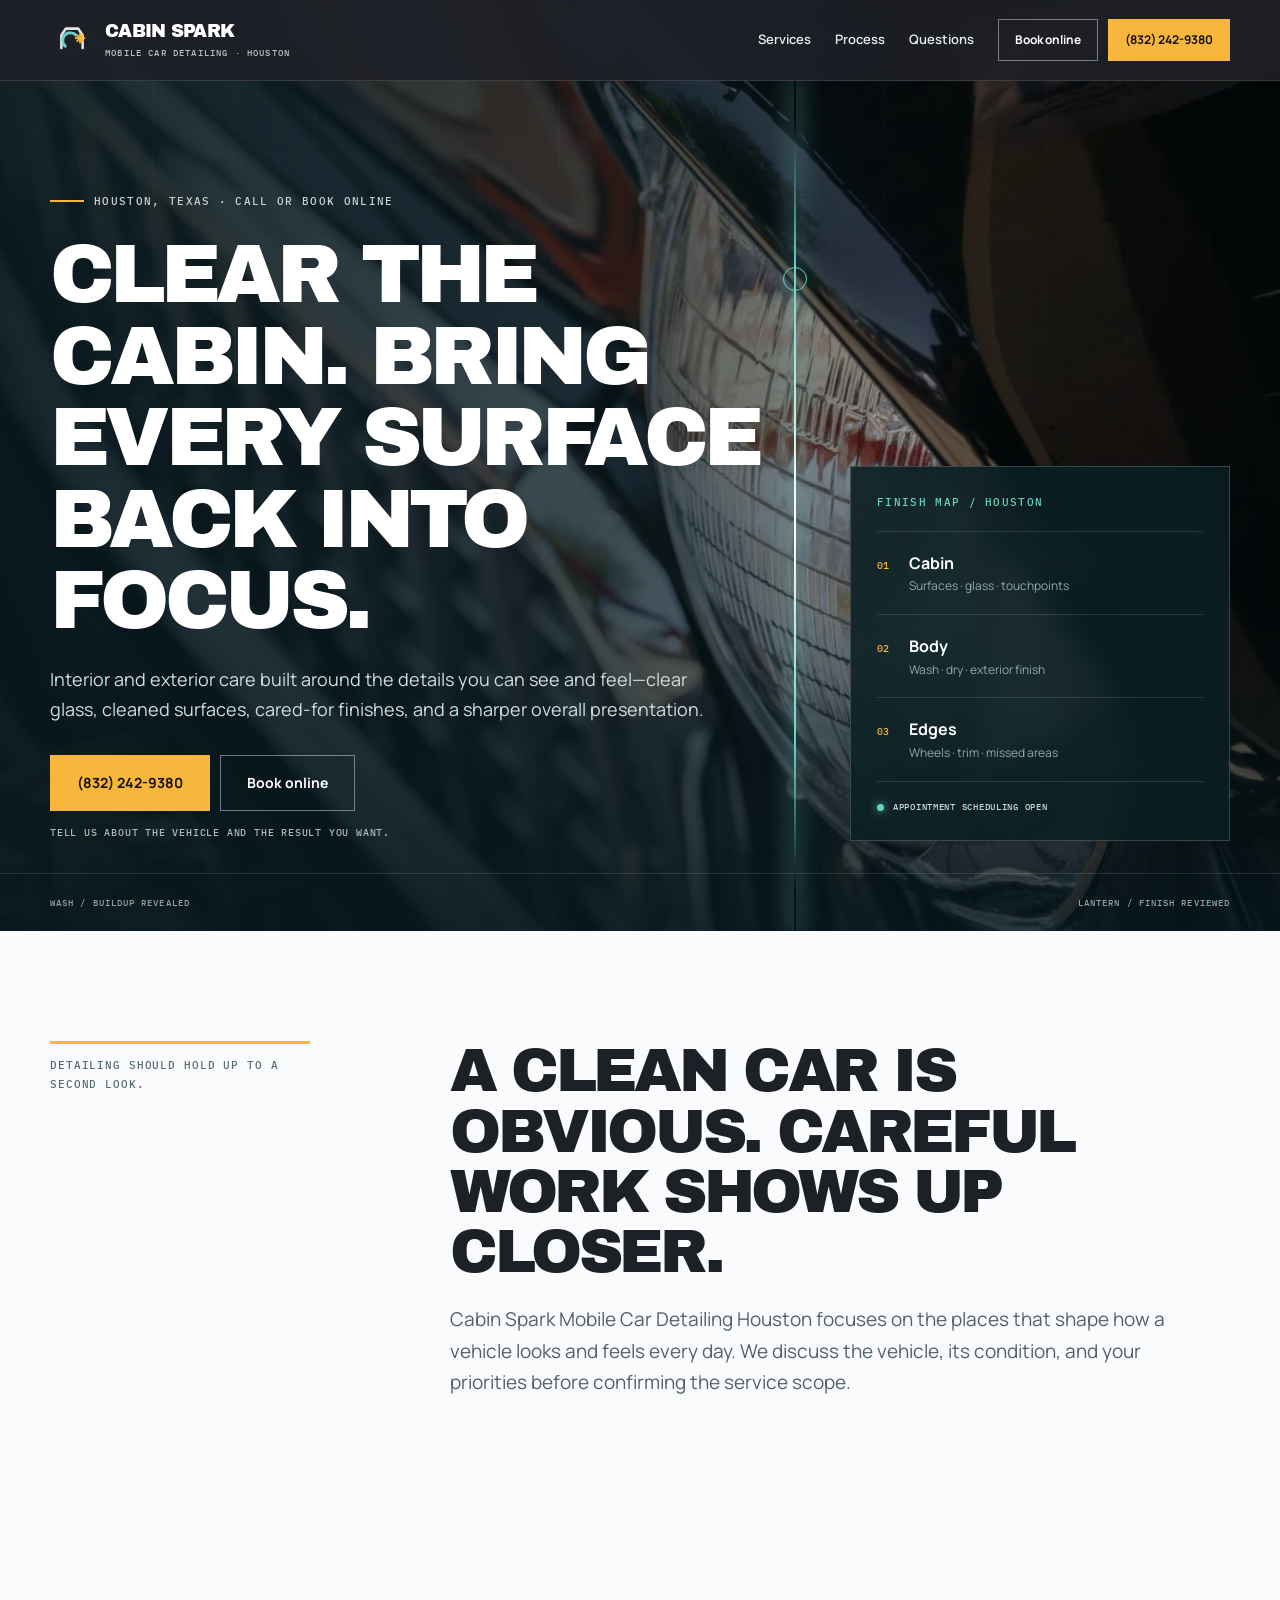
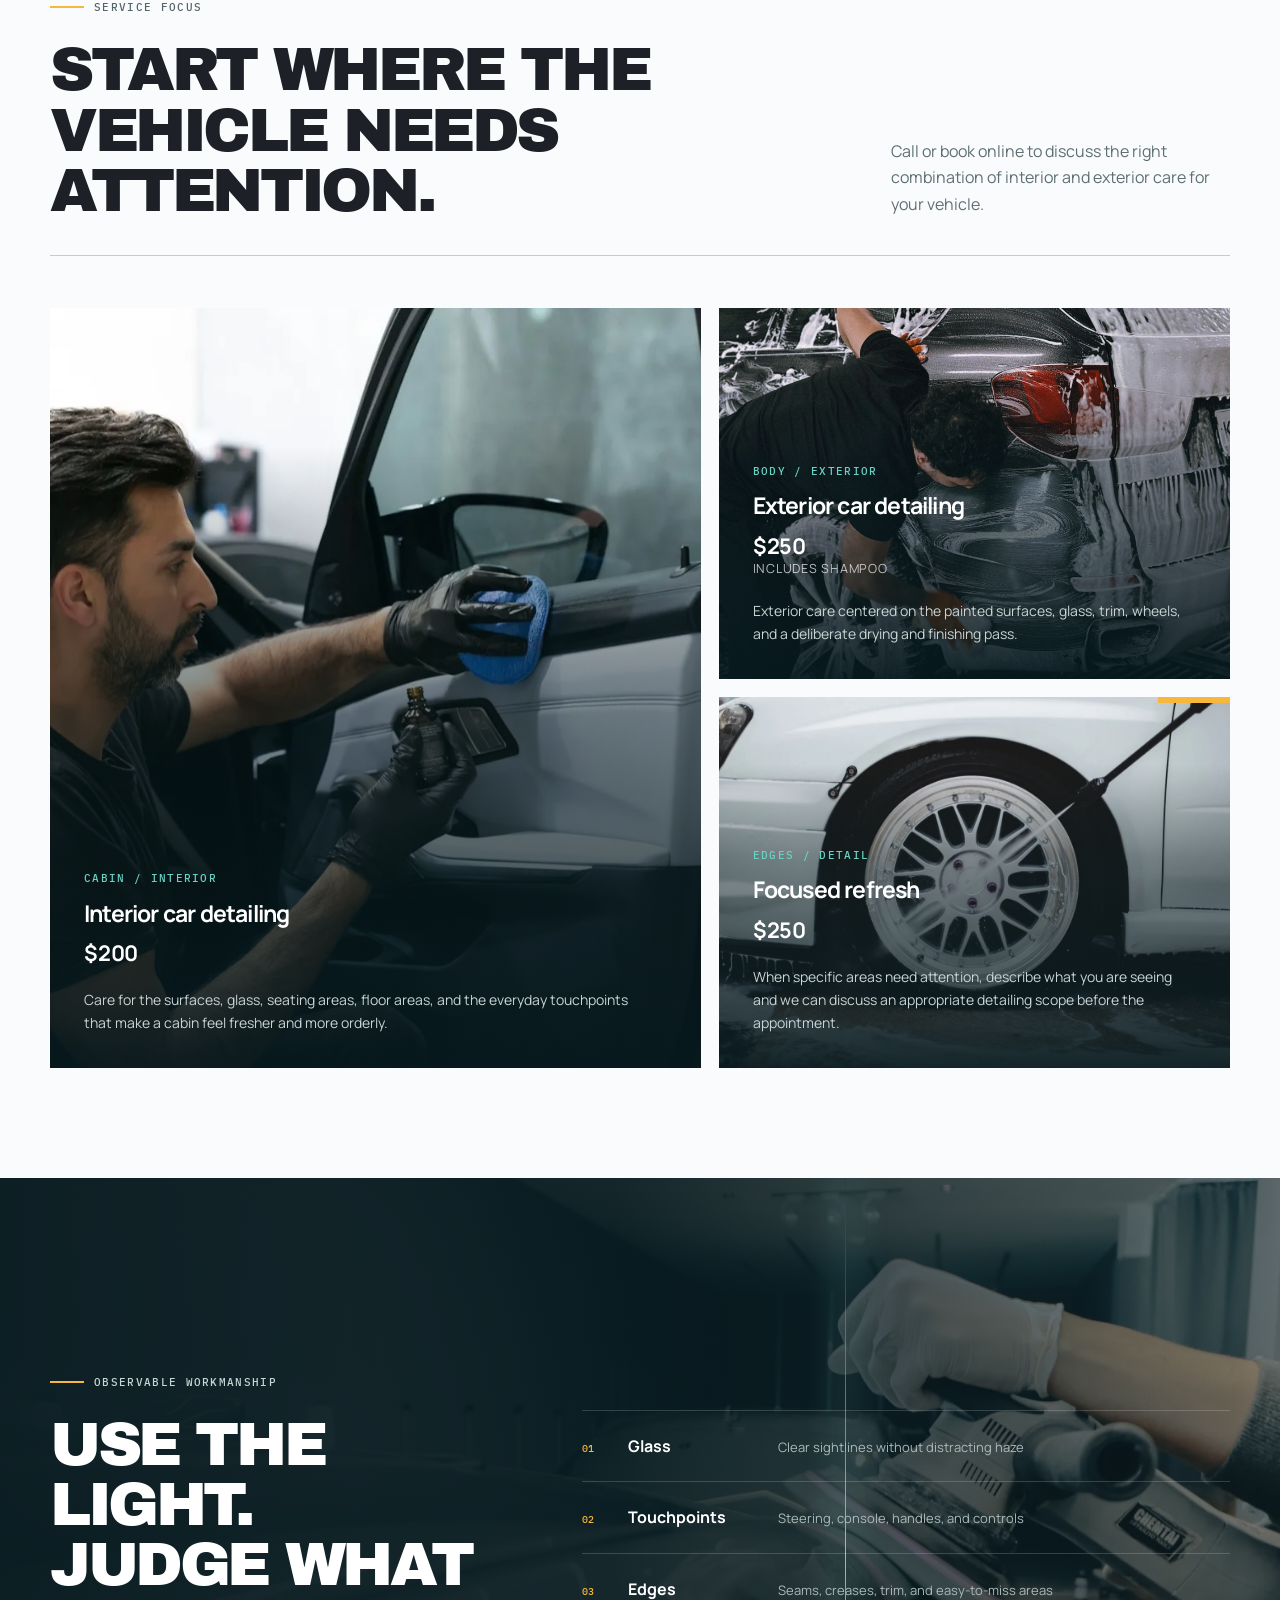
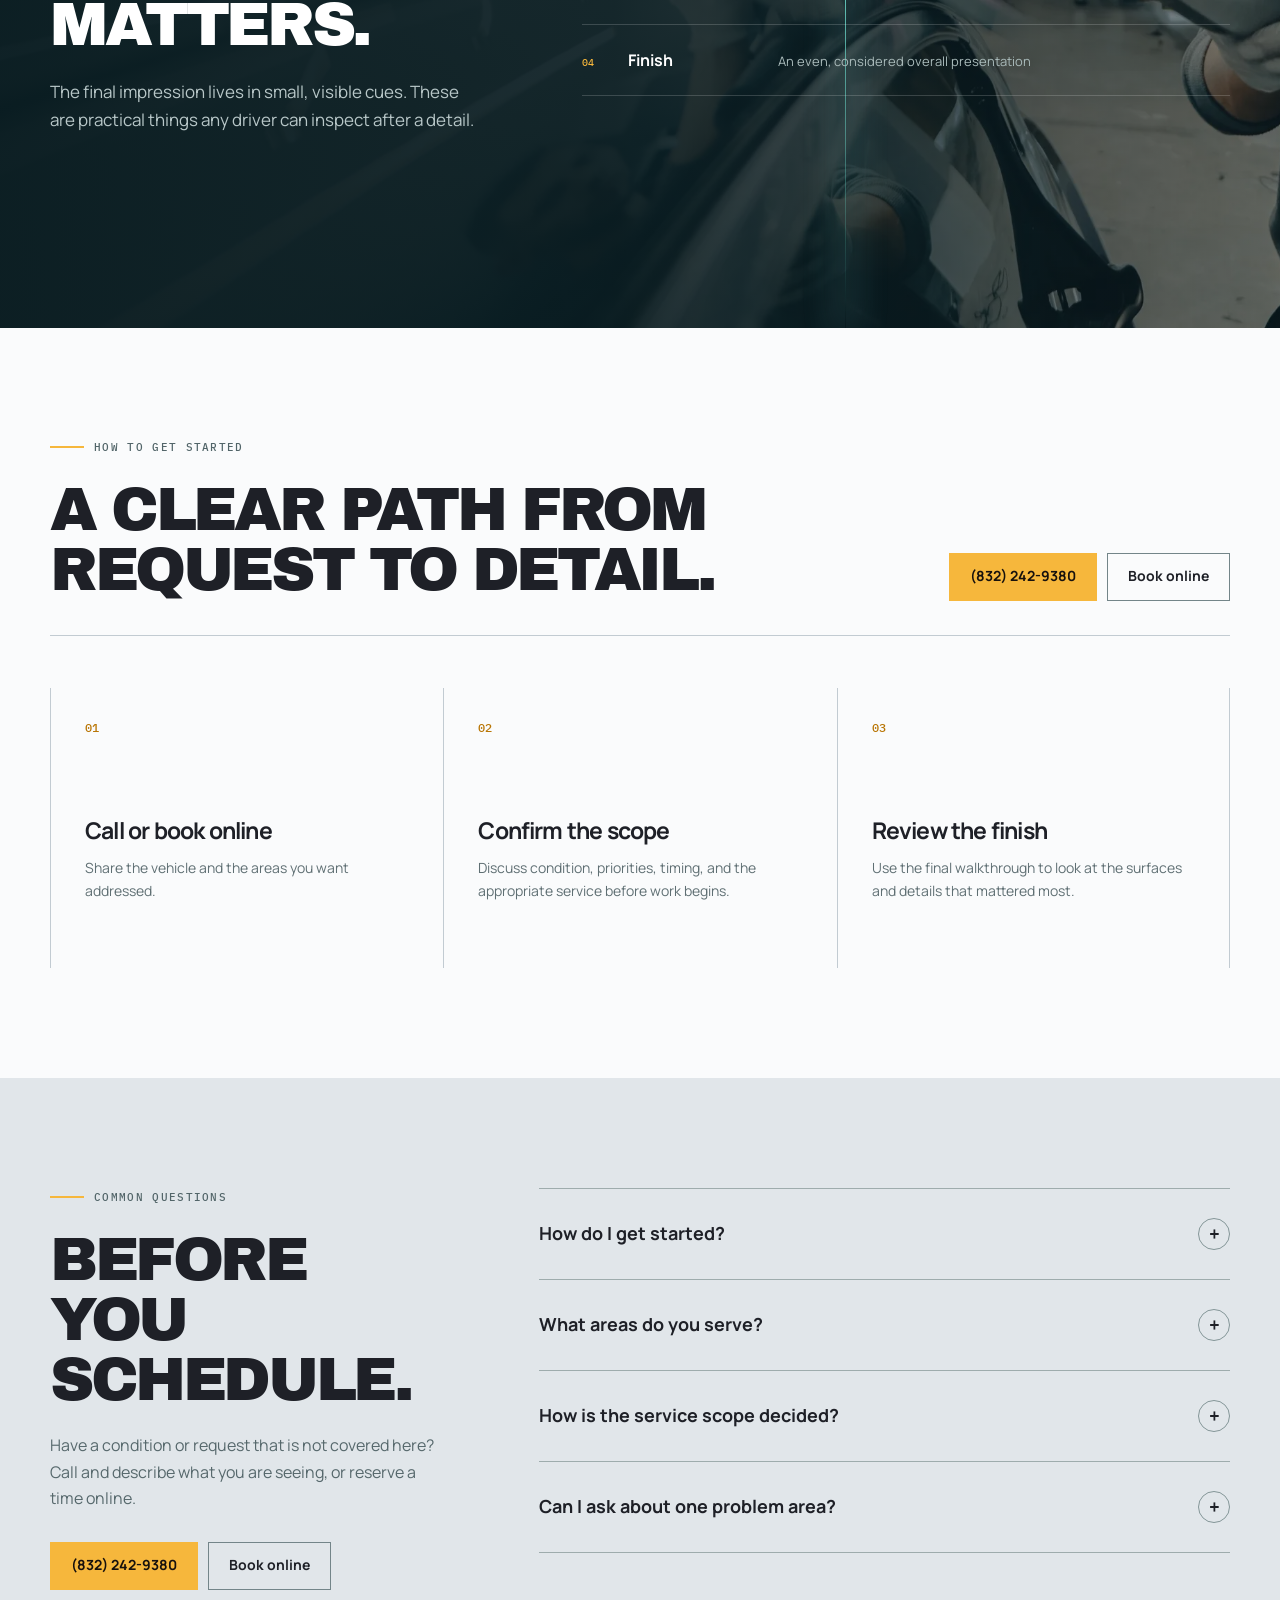
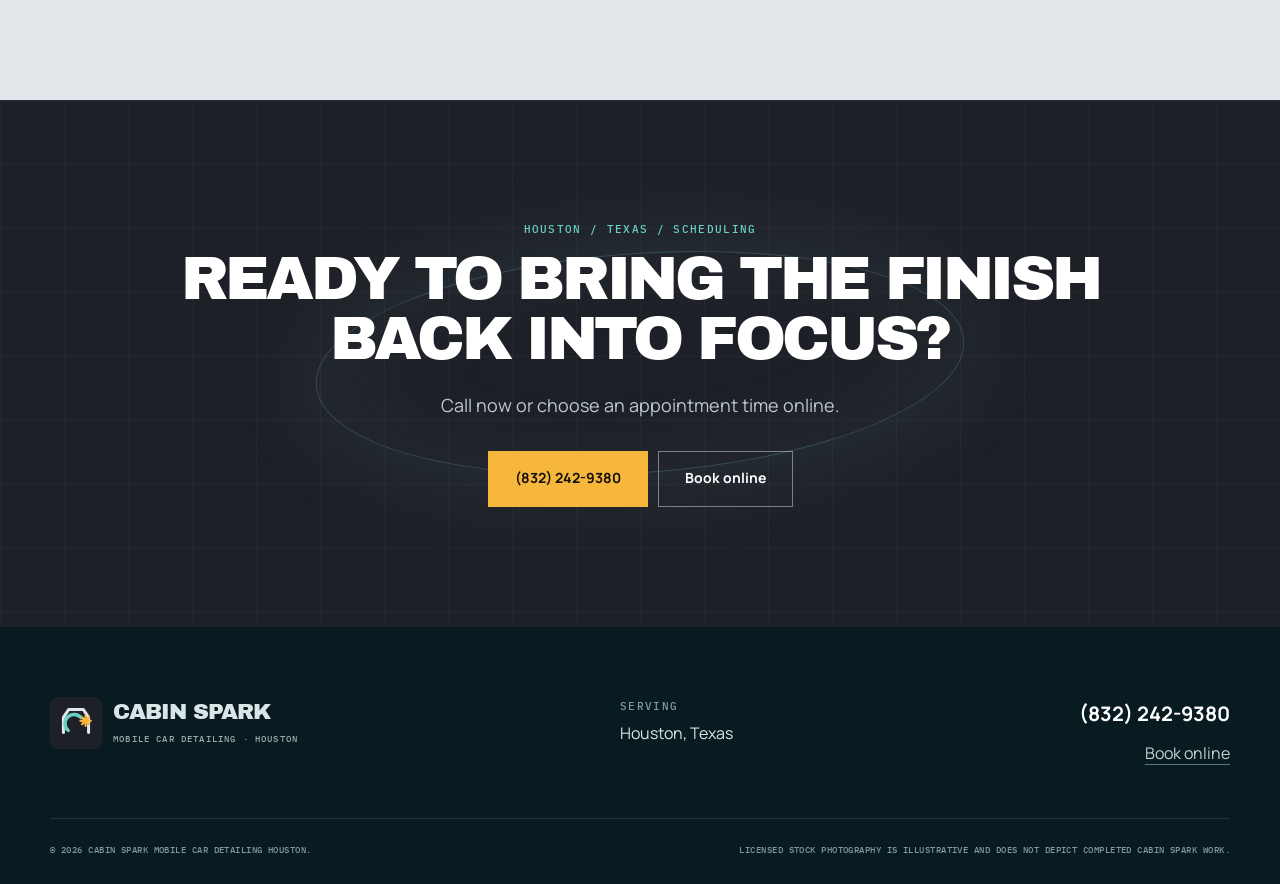
==== index.html @ 114b027b "feat: add service pricing to site Interior $200, exterior $250 with shampoo, complete $250. Adds pri" ====
<!doctype html>
<html lang="en">
  <head>
    <meta charset="utf-8" />
    <meta name="viewport" content="width=device-width, initial-scale=1" />
    <title>Cabin Spark Mobile Car Detailing Houston | Call or Book Online</title>
    <meta
      name="description"
      content="Cabin Spark Mobile Car Detailing Houston provides careful interior and exterior car detailing in Houston, Texas. Call (832) 242-9380 or book online."
    />
    <meta name="theme-color" content="#17242b" />
    <link rel="canonical" href="https://cabinspark.shop/" />
    <link rel="icon" href="/favicon.svg" type="image/svg+xml" />
    <link rel="manifest" href="/site.webmanifest" />
    <meta property="og:type" content="website" />
    <meta property="og:title" content="Cabin Spark Mobile Car Detailing Houston" />
    <meta
      property="og:description"
      content="Interior and exterior car detailing in Houston, Texas. Call or book online."
    />
    <meta property="og:url" content="https://cabinspark.shop/" />
    <meta
      property="og:image"
      content="https://cabinspark.shop/assets/photos/hero-chrome-detail.webp"
    />
    <link rel="stylesheet" href="/styles.css" />
    <script type="application/ld+json">
      {
        "@context": "https://schema.org",
        "@type": "AutomotiveBusiness",
        "name": "Cabin Spark Mobile Car Detailing Houston",
        "url": "https://cabinspark.shop/",
        "image": "https://cabinspark.shop/assets/photos/hero-chrome-detail.webp",
        "description": "Careful interior and exterior car detailing in Houston, Texas.",
        "areaServed": {
          "@type": "City",
          "name": "Houston",
          "containedInPlace": {
            "@type": "State",
            "name": "Texas"
          }
        },
        "makesOffer": {
          "@type": "Offer",
          "itemOffered": {
            "@type": "Service",
            "name": "Mobile Car Detailing · Houston"
          }
        },
        "priceRange": "$200-$250"
      }
    </script>
  </head>
  <body>
    <a class="skip-link" href="#main">Skip to content</a>

    <header class="site-header" data-header>
      <div class="header-inner">
        <a class="brand" href="#top" aria-label="Cabin Spark home">
          <img src="/assets/logo.svg" alt="" width="44" height="44" />
          <span class="brand-name">Cabin Spark</span>
          <span class="brand-place">Mobile Car Detailing · Houston</span>
        </a>

        <button
          class="menu-toggle"
          type="button"
          aria-expanded="false"
          aria-controls="site-nav"
        >
          <span class="menu-toggle-label">Menu</span>
          <span class="menu-toggle-lines" aria-hidden="true"></span>
        </button>

        <nav class="site-nav" id="site-nav" aria-label="Primary navigation">
          <a href="#services">Services</a>
          <a href="#process">Process</a>
          <a href="#questions">Questions</a>
          <div class="nav-actions">
            <a
              class="button button-secondary button-small"
              href="https://cal.com/sumitdatta/auto-detail-service"
              target="_blank"
              rel="noopener"
            >Book online</a>
            <a class="button button-call button-small" href="tel:+18322429380">
              (832) 242-9380
            </a>
          </div>
        </nav>
      </div>
    </header>

    <main id="main">
      <section class="hero" id="top" aria-labelledby="hero-title">
        <div class="hero-image" aria-hidden="true"></div>
        <div class="hero-scan" aria-hidden="true">
          <span class="scan-line"></span>
        </div>
        <div class="hero-grid container">
          <div class="hero-copy">
            <p class="eyebrow"><span></span> Houston, Texas · Call or book online</p>
            <h1 id="hero-title">Clear the cabin. Bring every surface back into focus.</h1>
            <p class="hero-lede">
              Interior and exterior care built around the details you can see and feel—clear
              glass, cleaned surfaces, cared-for finishes, and a sharper overall presentation.
            </p>
            <div class="cta-row">
              <a class="button button-call button-large" href="tel:+18322429380">
                (832) 242-9380
              </a>
              <a
                class="button button-ghost button-large"
                href="https://cal.com/sumitdatta/auto-detail-service"
                target="_blank"
                rel="noopener"
              >Book online</a>
            </div>
            <p class="cta-note">Tell us about the vehicle and the result you want.</p>
          </div>

          <aside class="finish-card" aria-label="Detail focus">
            <p class="mono-label">Finish map / Houston</p>
            <div class="finish-row">
              <span>01</span>
              <strong>Cabin</strong>
              <em>Surfaces · glass · touchpoints</em>
            </div>
            <div class="finish-row">
              <span>02</span>
              <strong>Body</strong>
              <em>Wash · dry · exterior finish</em>
            </div>
            <div class="finish-row">
              <span>03</span>
              <strong>Edges</strong>
              <em>Wheels · trim · missed areas</em>
            </div>
            <div class="finish-status">
              <span class="status-dot"></span>
              Appointment scheduling open
            </div>
          </aside>
        </div>
        <div class="hero-bottom" aria-hidden="true">
          <span>Wash / buildup revealed</span>
          <span>Lantern / finish reviewed</span>
        </div>
      </section>

      <section class="intro section-light" aria-labelledby="intro-title">
        <div class="container intro-grid">
          <p class="section-index">Detailing should hold up to a second look.</p>
          <div>
            <h2 id="intro-title">A clean car is obvious. Careful work shows up closer.</h2>
            <p class="section-lede">
              Cabin Spark Mobile Car Detailing Houston focuses on the places that shape how a vehicle
              looks and feels every day. We discuss the vehicle, its condition, and your priorities
              before confirming the service scope.
            </p>
          </div>
        </div>
      </section>

      <section class="services section-light" id="services" aria-labelledby="services-title">
        <div class="container">
          <div class="section-heading">
            <div>
              <p class="eyebrow eyebrow-dark"><span></span> Service focus</p>
              <h2 id="services-title">Start where the vehicle needs attention.</h2>
            </div>
            <p>
              Call or book online to discuss the right combination of interior and exterior care
              for your vehicle.
            </p>
          </div>

          <div class="service-grid">
            <article class="service-card service-card-wide">
              <img
                src="/assets/photos/interior-care.webp"
                alt="Careful cleaning inside a vehicle"
                width="1600"
                height="900"
                loading="lazy"
              />
              <div class="service-copy">
                <p class="mono-label">Cabin / Interior</p>
                <h3>Interior car detailing</h3>
                <p class="service-price">$200</p>
                <p>
                  Care for the surfaces, glass, seating areas, floor areas, and the everyday
                  touchpoints that make a cabin feel fresher and more orderly.
                </p>
              </div>
            </article>

            <article class="service-card">
              <img
                src="/assets/photos/hand-wash.webp"
                alt="A hand washing the exterior of a vehicle"
                width="1800"
                height="2250"
                loading="lazy"
              />
              <div class="service-copy">
                <p class="mono-label">Body / Exterior</p>
                <h3>Exterior car detailing</h3>
                <p class="service-price">$250<span>Includes shampoo</span></p>
                <p>
                  Exterior care centered on the painted surfaces, glass, trim, wheels, and a
                  deliberate drying and finishing pass.
                </p>
              </div>
            </article>

            <article class="service-card service-card-accent">
              <img
                src="/assets/photos/wheel-rinse.webp"
                alt="Water rinsing a vehicle wheel"
                width="1600"
                height="900"
                loading="lazy"
              />
              <div class="service-copy">
                <p class="mono-label">Edges / Detail</p>
                <h3>Focused refresh</h3>
                <p class="service-price">$250</p>
                <p>
                  When specific areas need attention, describe what you are seeing and we can
                  discuss an appropriate detailing scope before the appointment.
                </p>
              </div>
            </article>
          </div>
        </div>
      </section>

      <section class="inspection" aria-labelledby="inspection-title">
        <div class="inspection-photo" aria-hidden="true"></div>
        <div class="container inspection-grid">
          <div class="inspection-copy">
            <p class="eyebrow"><span></span> Observable workmanship</p>
            <h2 id="inspection-title">Use the light. Judge what matters.</h2>
            <p>
              The final impression lives in small, visible cues. These are practical things any
              driver can inspect after a detail.
            </p>
          </div>
          <ul class="inspection-list">
            <li><span>01</span><strong>Glass</strong><em>Clear sightlines without distracting haze</em></li>
            <li><span>02</span><strong>Touchpoints</strong><em>Steering, console, handles, and controls</em></li>
            <li><span>03</span><strong>Edges</strong><em>Seams, creases, trim, and easy-to-miss areas</em></li>
            <li><span>04</span><strong>Finish</strong><em>An even, considered overall presentation</em></li>
          </ul>
        </div>
      </section>

      <section class="process section-light" id="process" aria-labelledby="process-title">
        <div class="container">
          <div class="section-heading process-heading">
            <div>
              <p class="eyebrow eyebrow-dark"><span></span> How to get started</p>
              <h2 id="process-title">A clear path from request to detail.</h2>
            </div>
            <div class="cta-row cta-row-dark">
              <a class="button button-call" href="tel:+18322429380">(832) 242-9380</a>
              <a
                class="button button-outline"
                href="https://cal.com/sumitdatta/auto-detail-service"
                target="_blank"
                rel="noopener"
              >Book online</a>
            </div>
          </div>

          <ol class="process-list">
            <li>
              <span class="process-number">01</span>
              <div>
                <h3>Call or book online</h3>
                <p>Share the vehicle and the areas you want addressed.</p>
              </div>
            </li>
            <li>
              <span class="process-number">02</span>
              <div>
                <h3>Confirm the scope</h3>
                <p>Discuss condition, priorities, timing, and the appropriate service before work begins.</p>
              </div>
            </li>
            <li>
              <span class="process-number">03</span>
              <div>
                <h3>Review the finish</h3>
                <p>Use the final walkthrough to look at the surfaces and details that mattered most.</p>
              </div>
            </li>
          </ol>
        </div>
      </section>

      <section class="questions section-steel" id="questions" aria-labelledby="questions-title">
        <div class="container questions-grid">
          <div class="questions-intro">
            <p class="eyebrow eyebrow-dark"><span></span> Common questions</p>
            <h2 id="questions-title">Before you schedule.</h2>
            <p>
              Have a condition or request that is not covered here? Call and describe what you are
              seeing, or reserve a time online.
            </p>
            <div class="cta-row cta-row-dark">
              <a class="button button-call" href="tel:+18322429380">(832) 242-9380</a>
              <a
                class="button button-outline"
                href="https://cal.com/sumitdatta/auto-detail-service"
                target="_blank"
                rel="noopener"
              >Book online</a>
            </div>
          </div>

          <div class="faq-list">
            <details>
              <summary>How do I get started?<span aria-hidden="true">+</span></summary>
              <p>
                Call (832) 242-9380 or book online. Share your vehicle, its condition, and what you
                want the detail to improve.
              </p>
            </details>
            <details>
              <summary>What areas do you serve?<span aria-hidden="true">+</span></summary>
              <p>
                We schedule car detailing for drivers in Houston, Texas. Call or book online to
                confirm availability for your location.
              </p>
            </details>
            <details>
              <summary>How is the service scope decided?<span aria-hidden="true">+</span></summary>
              <p>
                Vehicle size, current condition, and your priorities all matter. We discuss those
                details before confirming what the appointment should include.
              </p>
            </details>
            <details>
              <summary>Can I ask about one problem area?<span aria-hidden="true">+</span></summary>
              <p>
                Yes. Describe the area when you call or add the context while booking online so it
                can be discussed before the appointment.
              </p>
            </details>
          </div>
        </div>
      </section>

      <section class="final-cta" id="contact" aria-labelledby="final-title">
        <div class="final-cta-glow" aria-hidden="true"></div>
        <div class="container final-cta-inner">
          <p class="mono-label">Houston / Texas / Scheduling</p>
          <h2 id="final-title">Ready to bring the finish back into focus?</h2>
          <p>Call now or choose an appointment time online.</p>
          <div class="cta-row cta-row-center">
            <a class="button button-call button-large" href="tel:+18322429380">
              (832) 242-9380
            </a>
            <a
              class="button button-ghost button-large"
              href="https://cal.com/sumitdatta/auto-detail-service"
              target="_blank"
              rel="noopener"
            >Book online</a>
          </div>
        </div>
      </section>
    </main>

    <footer class="site-footer">
      <div class="container footer-grid">
        <a class="brand footer-brand" href="#top" aria-label="Cabin Spark home">
          <img src="/assets/logo.svg" alt="" width="52" height="52" />
          <span class="brand-name">Cabin Spark</span>
          <span class="brand-place">Mobile Car Detailing · Houston</span>
        </a>
        <div class="footer-location">
          <p class="mono-label">Serving</p>
          <p>Houston, Texas</p>
        </div>
        <div class="footer-actions">
          <a class="footer-call" href="tel:+18322429380">(832) 242-9380</a>
          <a
            href="https://cal.com/sumitdatta/auto-detail-service"
            target="_blank"
            rel="noopener"
          >Book online</a>
        </div>
      </div>
      <div class="container footer-bottom">
        <p>© <span data-year>2026</span> Cabin Spark Mobile Car Detailing Houston.</p>
        <p>Licensed stock photography is illustrative and does not depict completed Cabin Spark work.</p>
      </div>
    </footer>

    <div class="mobile-sticky" aria-label="Contact options">
      <a class="mobile-call" href="tel:+18322429380">(832) 242-9380</a>
      <a
        class="mobile-book"
        href="https://cal.com/sumitdatta/auto-detail-service"
        target="_blank"
        rel="noopener"
      >Book online</a>
    </div>

    <script src="/script.js" defer></script>
  </body>
</html>
---- styles.css ----
@font-face {
  font-family: "Archivo Black";
  src: url("/assets/fonts/archivo-black.ttf") format("truetype");
  font-style: normal;
  font-weight: 400;
  font-display: swap;
}

/* Cabin Spark identity layer */
:root {
  --ink: #1e2027;
  --deep: #1e2027;
  --deep-soft: #343946;
  --steel: #e1e6ea;
  --aluminum: #fafbfc;
  --muted: #69717d;
  --line: #c2cbd2;
  --signal: #f6b73c;
  --signal-deep: #b97605;
  --aqua: #69d2c5;
}

a[aria-disabled="true"] {
  pointer-events: none;
  cursor: not-allowed;
  opacity: 0.68;
}

@font-face {
  font-family: "Manrope";
  src: url("/assets/fonts/manrope-400.ttf") format("truetype");
  font-style: normal;
  font-weight: 400;
  font-display: swap;
}

@font-face {
  font-family: "Manrope";
  src: url("/assets/fonts/manrope-600.ttf") format("truetype");
  font-style: normal;
  font-weight: 600;
  font-display: swap;
}

@font-face {
  font-family: "Manrope";
  src: url("/assets/fonts/manrope-700.ttf") format("truetype");
  font-style: normal;
  font-weight: 700;
  font-display: swap;
}

@font-face {
  font-family: "IBM Plex Mono";
  src: url("/assets/fonts/ibm-plex-mono-500.ttf") format("truetype");
  font-style: normal;
  font-weight: 500;
  font-display: swap;
}

:root {
  --ink: #1e2027;
  --deep: #1e2027;
  --deep-soft: #343946;
  --steel: #e1e6ea;
  --aluminum: #fafbfc;
  --white: #ffffff;
  --muted: #69717d;
  --line: #c2cbd2;
  --signal: #f6b73c;
  --signal-deep: #b97605;
  --aqua: #69d2c5;
  --display: "Archivo Black", "Arial Black", sans-serif;
  --body: "Manrope", Arial, sans-serif;
  --mono: "IBM Plex Mono", monospace;
  --container: min(1180px, calc(100% - 48px));
  --shadow: 0 18px 60px rgb(20 24 32 / 17%);
}

* {
  box-sizing: border-box;
}

html {
  scroll-behavior: smooth;
  scroll-padding-top: 92px;
}

body {
  margin: 0;
  color: var(--ink);
  background: var(--aluminum);
  font-family: var(--body);
  font-size: 16px;
  line-height: 1.65;
  -webkit-font-smoothing: antialiased;
}

body.menu-open {
  overflow: hidden;
}

img {
  display: block;
  max-width: 100%;
}

a {
  color: inherit;
}

button,
a {
  -webkit-tap-highlight-color: transparent;
}

:focus-visible {
  outline: 3px solid var(--aqua);
  outline-offset: 4px;
}

.skip-link {
  position: fixed;
  z-index: 1000;
  top: 10px;
  left: 10px;
  padding: 10px 14px;
  color: var(--deep);
  background: var(--white);
  transform: translateY(-150%);
  transition: transform 160ms ease;
}

.skip-link:focus {
  transform: translateY(0);
}

.container {
  width: var(--container);
  margin-inline: auto;
}

.site-header {
  position: fixed;
  z-index: 100;
  top: 0;
  right: 0;
  left: 0;
  color: var(--white);
  background: rgb(30 32 39 / 92%);
  border-bottom: 1px solid rgb(255 255 255 / 13%);
  backdrop-filter: blur(16px) saturate(130%);
}

.header-inner {
  display: flex;
  width: var(--container);
  min-height: 80px;
  margin-inline: auto;
  align-items: center;
  justify-content: space-between;
  gap: 24px;
}

.brand {
  display: grid;
  min-width: 245px;
  color: inherit;
  text-decoration: none;
  grid-template-columns: 44px 1fr;
  grid-template-rows: auto auto;
  column-gap: 11px;
  align-items: center;
}

.brand img {
  grid-row: 1 / 3;
}

.brand-name {
  font-family: var(--display);
  font-size: 18px;
  line-height: 1;
  letter-spacing: -0.04em;
  text-transform: uppercase;
}

.brand-place {
  font-family: var(--mono);
  font-size: 9px;
  line-height: 1.3;
  letter-spacing: 0.13em;
  opacity: 0.7;
  text-transform: uppercase;
}

.site-nav {
  display: flex;
  align-items: center;
  gap: 24px;
}

.site-nav > a {
  color: #e7eeee;
  font-size: 13px;
  font-weight: 600;
  text-decoration: none;
}

.site-nav > a:hover {
  color: var(--aqua);
}

.nav-actions,
.cta-row {
  display: flex;
  align-items: center;
  gap: 10px;
}

.button {
  display: inline-flex;
  min-height: 48px;
  padding: 0 20px;
  border: 1px solid transparent;
  align-items: center;
  justify-content: center;
  font-family: var(--body);
  font-size: 14px;
  font-weight: 700;
  line-height: 1.2;
  text-align: center;
  text-decoration: none;
  transition: transform 160ms ease, color 160ms ease, background-color 160ms ease,
    border-color 160ms ease;
}

.button:hover {
  transform: translateY(-2px);
}

.button-small {
  min-height: 42px;
  padding-inline: 16px;
  font-size: 12px;
}

.button-large {
  min-height: 56px;
  padding-inline: 26px;
}

.button-call {
  color: #17110d;
  background: var(--signal);
  border-color: var(--signal);
}

.button-call:hover {
  color: #100c09;
  background: #ff7a41;
  border-color: #ff7a41;
}

.button-secondary,
.button-ghost {
  color: var(--white);
  background: transparent;
  border-color: rgb(255 255 255 / 42%);
}

.button-secondary:hover,
.button-ghost:hover {
  color: var(--deep);
  background: var(--white);
  border-color: var(--white);
}

.button-outline {
  color: var(--deep);
  background: transparent;
  border-color: #738589;
}

.button-outline:hover {
  color: var(--white);
  background: var(--deep);
  border-color: var(--deep);
}

.menu-toggle {
  display: none;
}

.hero {
  position: relative;
  min-height: 810px;
  padding-top: 80px;
  overflow: hidden;
  color: var(--white);
  background: var(--deep);
}

.hero-image {
  position: absolute;
  inset: 0;
  background-image: linear-gradient(90deg, rgb(7 24 29 / 92%) 0%, rgb(7 24 29 / 71%) 48%, rgb(7 24 29 / 22%) 78%),
    linear-gradient(0deg, rgb(7 24 29 / 78%) 0%, transparent 36%),
    url("/assets/photos/hero-chrome-detail.webp");
  background-position: center;
  background-size: cover;
  transform: scale(1.015);
}

.hero-image::after {
  position: absolute;
  inset: 0;
  background-image: linear-gradient(rgb(255 255 255 / 3%) 1px, transparent 1px),
    linear-gradient(90deg, rgb(255 255 255 / 3%) 1px, transparent 1px);
  background-size: 80px 80px;
  content: "";
  mask-image: linear-gradient(to bottom, black, transparent 78%);
}

.hero-scan {
  position: absolute;
  inset: 80px 0 0;
  overflow: hidden;
  pointer-events: none;
}

.scan-line {
  position: absolute;
  top: 0;
  bottom: 0;
  left: 62%;
  width: 2px;
  background: linear-gradient(transparent 5%, var(--aqua) 22%, #fff 52%, var(--aqua) 78%, transparent 95%);
  box-shadow: 0 0 22px 5px rgb(124 200 198 / 35%);
  animation: scan 8s cubic-bezier(0.65, 0, 0.35, 1) infinite alternate;
}

.scan-line::before {
  position: absolute;
  top: 22%;
  left: -11px;
  width: 22px;
  height: 22px;
  border: 1px solid var(--aqua);
  border-radius: 50%;
  content: "";
}

@keyframes scan {
  0% {
    transform: translateX(-90px);
    opacity: 0.45;
  }
  100% {
    transform: translateX(110px);
    opacity: 1;
  }
}

.hero-grid {
  position: relative;
  z-index: 2;
  display: grid;
  min-height: 650px;
  padding-block: 112px 90px;
  grid-template-columns: minmax(0, 1fr) 380px;
  align-items: end;
  gap: 80px;
}

.eyebrow,
.mono-label {
  font-family: var(--mono);
  font-size: 11px;
  font-style: normal;
  font-weight: 500;
  letter-spacing: 0.12em;
  text-transform: uppercase;
}

.eyebrow {
  display: flex;
  margin: 0 0 24px;
  color: #c8d5d5;
  align-items: center;
  gap: 10px;
}

.eyebrow span {
  width: 34px;
  height: 2px;
  background: var(--signal);
}

.eyebrow-dark {
  color: #526569;
}

h1,
h2,
h3,
p {
  margin-top: 0;
}

h1,
h2 {
  margin-bottom: 22px;
  font-family: var(--display);
  font-weight: 400;
  line-height: 0.98;
  letter-spacing: -0.055em;
  text-transform: uppercase;
}

h1 {
  max-width: 760px;
  font-size: clamp(54px, 6.5vw, 92px);
}

h2 {
  font-size: clamp(42px, 4.8vw, 68px);
}

h3 {
  margin-bottom: 12px;
  font-size: 23px;
  line-height: 1.15;
  letter-spacing: -0.035em;
}

.hero-lede {
  max-width: 660px;
  margin-bottom: 30px;
  color: #d2dddd;
  font-size: 18px;
  line-height: 1.7;
}

.cta-note {
  margin: 14px 0 0;
  color: #a9baba;
  font-family: var(--mono);
  font-size: 10px;
  letter-spacing: 0.08em;
  text-transform: uppercase;
}

.finish-card {
  padding: 26px;
  background: rgb(10 31 36 / 88%);
  border: 1px solid rgb(255 255 255 / 18%);
  box-shadow: var(--shadow);
  backdrop-filter: blur(13px);
}

.finish-card .mono-label {
  margin-bottom: 20px;
  color: var(--aqua);
}

.finish-row {
  display: grid;
  padding: 18px 0;
  border-top: 1px solid rgb(255 255 255 / 13%);
  grid-template-columns: 32px 1fr;
  align-items: baseline;
}

.finish-row span {
  color: var(--signal);
  font-family: var(--mono);
  font-size: 10px;
}

.finish-row strong {
  font-size: 16px;
}

.finish-row em {
  grid-column: 2;
  color: #95a9aa;
  font-size: 12px;
  font-style: normal;
}

.finish-status {
  display: flex;
  padding-top: 18px;
  border-top: 1px solid rgb(255 255 255 / 13%);
  color: #cbd8d8;
  align-items: center;
  gap: 9px;
  font-family: var(--mono);
  font-size: 9px;
  letter-spacing: 0.08em;
  text-transform: uppercase;
}

.status-dot {
  width: 7px;
  height: 7px;
  border-radius: 50%;
  background: var(--aqua);
  box-shadow: 0 0 10px var(--aqua);
}

.hero-bottom {
  position: absolute;
  z-index: 2;
  right: 0;
  bottom: 0;
  left: 0;
  display: flex;
  min-height: 58px;
  padding-inline: max(24px, calc((100% - 1180px) / 2));
  border-top: 1px solid rgb(255 255 255 / 12%);
  align-items: center;
  justify-content: space-between;
  color: #8ea2a4;
  font-family: var(--mono);
  font-size: 9px;
  letter-spacing: 0.12em;
  text-transform: uppercase;
}

.section-light {
  background: var(--aluminum);
}

.intro {
  padding: 110px 0 90px;
}

.intro-grid {
  display: grid;
  grid-template-columns: 260px minmax(0, 780px);
  justify-content: space-between;
  gap: 70px;
}

.section-index {
  padding-top: 12px;
  border-top: 3px solid var(--signal);
  color: #586b6f;
  font-family: var(--mono);
  font-size: 11px;
  letter-spacing: 0.08em;
  text-transform: uppercase;
}

.section-lede {
  max-width: 740px;
  margin-bottom: 0;
  color: #506267;
  font-size: 19px;
}

.services,
.process,
.questions {
  padding: 110px 0;
}

.section-heading {
  display: grid;
  margin-bottom: 52px;
  padding-bottom: 34px;
  border-bottom: 1px solid var(--line);
  grid-template-columns: minmax(0, 1.5fr) minmax(260px, 0.65fr);
  align-items: end;
  gap: 60px;
}

.section-heading h2 {
  max-width: 800px;
  margin-bottom: 0;
}

.section-heading > p {
  margin-bottom: 4px;
  color: #5e6f73;
}

.service-grid {
  display: grid;
  grid-template-columns: 1.12fr 0.88fr;
  gap: 18px;
}

.service-card {
  position: relative;
  min-height: 540px;
  overflow: hidden;
  color: var(--white);
  background: var(--deep);
}

.service-card-wide {
  grid-row: span 2;
  min-height: 760px;
}

.service-card img {
  position: absolute;
  width: 100%;
  height: 100%;
  object-fit: cover;
  transition: transform 700ms cubic-bezier(0.2, 0.75, 0.25, 1);
}

.service-card-wide img {
  object-position: 56% center;
}

.service-card:not(.service-card-wide) {
  min-height: 371px;
}

.service-card:not(.service-card-wide) img {
  object-position: center 44%;
}

.service-card::after {
  position: absolute;
  inset: 0;
  background: linear-gradient(0deg, rgb(7 25 30 / 94%) 0%, rgb(7 25 30 / 42%) 57%, transparent 82%);
  content: "";
}

.service-card:hover img {
  transform: scale(1.035);
}

.service-card-accent::before {
  position: absolute;
  z-index: 2;
  top: 0;
  right: 0;
  width: 72px;
  height: 6px;
  background: var(--signal);
  content: "";
}

.service-copy {
  position: absolute;
  z-index: 3;
  right: 0;
  bottom: 0;
  left: 0;
  padding: 34px;
}

.service-copy .mono-label {
  margin-bottom: 12px;
  color: var(--aqua);
}

.service-copy p:last-child {
  max-width: 560px;
  margin-bottom: 0;
  color: #c8d4d4;
  font-size: 14px;
}

.inspection {
  position: relative;
  min-height: 750px;
  overflow: hidden;
  color: var(--white);
  background: var(--deep);
}

.inspection-photo {
  position: absolute;
  inset: 0;
  background-image: linear-gradient(90deg, rgb(8 27 32 / 97%) 0%, rgb(8 27 32 / 91%) 48%, rgb(8 27 32 / 44%) 100%),
    url("/assets/photos/panel-reflection.webp");
  background-position: center;
  background-size: cover;
}

.inspection-photo::after {
  position: absolute;
  top: 0;
  bottom: 0;
  left: 66%;
  width: 1px;
  background: linear-gradient(transparent, var(--aqua), transparent);
  box-shadow: 0 0 35px 8px rgb(124 200 198 / 20%);
  content: "";
}

.inspection-grid {
  position: relative;
  display: grid;
  min-height: 750px;
  padding-block: 110px;
  grid-template-columns: 0.8fr 1.2fr;
  align-items: center;
  gap: 100px;
}

.inspection-copy h2 {
  max-width: 540px;
}

.inspection-copy > p:last-child {
  max-width: 520px;
  margin-bottom: 0;
  color: #b8c7c8;
  font-size: 17px;
}

.inspection-list {
  margin: 0;
  padding: 0;
  list-style: none;
}

.inspection-list li {
  display: grid;
  padding: 22px 0;
  border-top: 1px solid rgb(255 255 255 / 17%);
  grid-template-columns: 46px 150px 1fr;
  align-items: baseline;
}

.inspection-list li:last-child {
  border-bottom: 1px solid rgb(255 255 255 / 17%);
}

.inspection-list span {
  color: var(--signal);
  font-family: var(--mono);
  font-size: 10px;
}

.inspection-list strong {
  font-size: 16px;
}

.inspection-list em {
  color: #a9baba;
  font-size: 13px;
  font-style: normal;
}

.process-heading {
  grid-template-columns: minmax(0, 1fr) auto;
}

.cta-row-dark {
  justify-content: flex-end;
}

.process-list {
  display: grid;
  margin: 0;
  padding: 0;
  list-style: none;
  grid-template-columns: repeat(3, 1fr);
}

.process-list li {
  min-height: 280px;
  padding: 30px 34px 32px;
  border-left: 1px solid var(--line);
}

.process-list li:last-child {
  border-right: 1px solid var(--line);
}

.process-number {
  display: block;
  margin-bottom: 80px;
  color: var(--signal-deep);
  font-family: var(--mono);
  font-size: 12px;
}

.process-list p {
  margin-bottom: 0;
  color: #5f6f73;
  font-size: 14px;
}

.section-steel {
  background: var(--steel);
}

.questions-grid {
  display: grid;
  grid-template-columns: 0.72fr 1.28fr;
  gap: 100px;
}

.questions-intro {
  position: sticky;
  top: 130px;
  align-self: start;
}

.questions-intro > p:not(.eyebrow) {
  max-width: 440px;
  color: #56686c;
}

.questions-intro .cta-row {
  margin-top: 30px;
  justify-content: flex-start;
}

.faq-list details {
  border-top: 1px solid #9eacad;
}

.faq-list details:last-child {
  border-bottom: 1px solid #9eacad;
}

.faq-list summary {
  display: flex;
  min-height: 90px;
  padding: 22px 0;
  align-items: center;
  justify-content: space-between;
  gap: 24px;
  cursor: pointer;
  font-size: 18px;
  font-weight: 700;
  list-style: none;
}

.faq-list summary::-webkit-details-marker {
  display: none;
}

.faq-list summary span {
  display: grid;
  width: 32px;
  height: 32px;
  flex: 0 0 32px;
  border: 1px solid #849698;
  border-radius: 50%;
  place-items: center;
  font-family: var(--mono);
  font-weight: 400;
  transition: transform 180ms ease, color 180ms ease, background 180ms ease;
}

.faq-list details[open] summary span {
  color: var(--white);
  background: var(--deep);
  transform: rotate(45deg);
}

.faq-list details p {
  max-width: 680px;
  padding: 0 56px 26px 0;
  color: #526569;
}

.final-cta {
  position: relative;
  padding: 120px 0;
  overflow: hidden;
  color: var(--white);
  background: var(--deep);
  text-align: center;
}

.final-cta::before {
  position: absolute;
  inset: 0;
  background-image: linear-gradient(rgb(255 255 255 / 3%) 1px, transparent 1px),
    linear-gradient(90deg, rgb(255 255 255 / 3%) 1px, transparent 1px);
  background-size: 64px 64px;
  content: "";
}

.final-cta-glow {
  position: absolute;
  top: 50%;
  left: 50%;
  width: 650px;
  height: 220px;
  border: 1px solid rgb(124 200 198 / 25%);
  border-radius: 50%;
  box-shadow: 0 0 100px rgb(124 200 198 / 12%), inset 0 0 100px rgb(124 200 198 / 7%);
  transform: translate(-50%, -50%) rotate(-4deg);
}

.final-cta-inner {
  position: relative;
}

.final-cta .mono-label {
  color: var(--aqua);
}

.final-cta h2 {
  max-width: 920px;
  margin-inline: auto;
}

.final-cta-inner > p:not(.mono-label) {
  color: #bccaca;
  font-size: 18px;
}

.cta-row-center {
  margin-top: 30px;
  justify-content: center;
}

.site-footer {
  padding: 70px 0 26px;
  color: #dbe5e5;
  background: #081b20;
}

.footer-grid {
  display: grid;
  padding-bottom: 52px;
  grid-template-columns: 1.3fr 0.7fr 0.7fr;
  align-items: start;
  gap: 50px;
}

.footer-brand {
  width: max-content;
  grid-template-columns: 52px 1fr;
}

.footer-brand .brand-name {
  font-size: 22px;
}

.footer-location .mono-label {
  margin-bottom: 5px;
  color: #849b9d;
}

.footer-location p:last-child {
  margin-bottom: 0;
}

.footer-actions {
  display: flex;
  align-items: flex-end;
  flex-direction: column;
  gap: 10px;
}

.footer-actions a {
  color: #c4d2d2;
  text-decoration-color: #56777a;
  text-underline-offset: 5px;
}

.footer-actions .footer-call {
  color: var(--white);
  font-size: 20px;
  font-weight: 700;
  text-decoration: none;
}

.footer-bottom {
  display: flex;
  padding-top: 24px;
  border-top: 1px solid rgb(255 255 255 / 11%);
  justify-content: space-between;
  gap: 30px;
  color: #82989b;
  font-family: var(--mono);
  font-size: 9px;
  letter-spacing: 0.05em;
  text-transform: uppercase;
}

.footer-bottom p {
  margin-bottom: 0;
}

.mobile-sticky {
  display: none;
}

@media (max-width: 1120px) {
  .site-nav {
    gap: 16px;
  }

  .site-nav > a {
    display: none;
  }

  .hero-grid {
    grid-template-columns: minmax(0, 1fr) 330px;
    gap: 36px;
  }

  .inspection-grid {
    gap: 55px;
  }

  .questions-grid {
    gap: 60px;
  }
}

@media (max-width: 820px) {
  :root {
    --container: min(100% - 34px, 680px);
  }

  html {
    scroll-padding-top: 70px;
  }

  .header-inner {
    min-height: 70px;
  }

  .menu-toggle {
    display: flex;
    padding: 8px 0;
    border: 0;
    align-items: center;
    gap: 10px;
    color: var(--white);
    background: transparent;
    font-family: var(--mono);
    font-size: 10px;
    letter-spacing: 0.1em;
    text-transform: uppercase;
  }

  .menu-toggle-lines,
  .menu-toggle-lines::before,
  .menu-toggle-lines::after {
    display: block;
    width: 22px;
    height: 2px;
    background: currentColor;
    content: "";
    transition: transform 180ms ease, opacity 180ms ease;
  }

  .menu-toggle-lines {
    position: relative;
  }

  .menu-toggle-lines::before {
    position: absolute;
    top: -6px;
  }

  .menu-toggle-lines::after {
    position: absolute;
    top: 6px;
  }

  .menu-toggle[aria-expanded="true"] .menu-toggle-lines {
    background: transparent;
  }

  .menu-toggle[aria-expanded="true"] .menu-toggle-lines::before {
    top: 0;
    transform: rotate(45deg);
  }

  .menu-toggle[aria-expanded="true"] .menu-toggle-lines::after {
    top: 0;
    transform: rotate(-45deg);
  }

  .site-nav {
    position: fixed;
    top: 70px;
    right: 0;
    bottom: 0;
    left: 0;
    display: flex;
    padding: 34px max(17px, calc((100vw - 680px) / 2));
    align-items: stretch;
    flex-direction: column;
    gap: 0;
    color: var(--white);
    background: #081c21;
    transform: translateX(100%);
    transition: transform 220ms ease;
  }

  .site-nav.is-open {
    transform: translateX(0);
  }

  .site-nav > a {
    display: block;
    padding: 17px 0;
    border-bottom: 1px solid rgb(255 255 255 / 12%);
    font-size: 21px;
  }

  .nav-actions {
    margin-top: 30px;
    align-items: stretch;
    flex-direction: column-reverse;
  }

  .nav-actions .button {
    min-height: 52px;
  }

  .hero {
    min-height: auto;
    padding-top: 70px;
  }

  .hero-image {
    background-image: linear-gradient(0deg, rgb(7 24 29 / 96%) 0%, rgb(7 24 29 / 66%) 65%, rgb(7 24 29 / 26%) 100%),
      url("/assets/photos/hero-chrome-detail.webp");
    background-position: 62% center;
  }

  .hero-grid {
    min-height: 780px;
    padding-block: 140px 92px;
    grid-template-columns: 1fr;
    align-content: end;
    gap: 40px;
  }

  .finish-card {
    max-width: 500px;
  }

  .hero-bottom {
    display: none;
  }

  .intro-grid,
  .section-heading,
  .inspection-grid,
  .questions-grid {
    grid-template-columns: 1fr;
  }

  .intro-grid {
    gap: 38px;
  }

  .section-heading,
  .inspection-grid,
  .questions-grid {
    gap: 35px;
  }

  .service-grid {
    grid-template-columns: 1fr;
  }

  .service-card-wide,
  .service-card:not(.service-card-wide) {
    min-height: 520px;
    grid-row: auto;
  }

  .inspection-grid {
    min-height: auto;
  }

  .inspection-list li {
    grid-template-columns: 42px 120px 1fr;
  }

  .process-heading {
    align-items: start;
  }

  .process-heading .cta-row {
    justify-content: flex-start;
  }

  .process-list {
    grid-template-columns: 1fr;
  }

  .process-list li,
  .process-list li:last-child {
    min-height: 0;
    padding: 26px 0;
    border-right: 0;
    border-bottom: 1px solid var(--line);
    border-left: 0;
  }

  .process-number {
    margin-bottom: 35px;
  }

  .questions-intro {
    position: static;
  }

  .footer-grid {
    grid-template-columns: 1fr 1fr;
  }

  .footer-brand {
    grid-column: 1 / -1;
  }

  .footer-bottom {
    align-items: flex-start;
    flex-direction: column;
  }
}

@media (max-width: 560px) {
  body {
    padding-bottom: 60px;
  }

  .brand {
    min-width: 0;
    grid-template-columns: 38px 1fr;
  }

  .brand img {
    width: 38px;
    height: 38px;
  }

  .brand-name {
    font-size: 15px;
  }

  .brand-place {
    font-size: 7px;
  }

  .menu-toggle-label {
    display: none;
  }

  .hero-grid {
    min-height: 770px;
    padding-block: 100px 60px;
  }

  h1 {
    font-size: clamp(46px, 14.5vw, 68px);
  }

  h2 {
    font-size: clamp(39px, 11vw, 55px);
  }

  .hero-lede {
    font-size: 16px;
  }

  .hero-copy .cta-row,
  .cta-row-dark,
  .cta-row-center {
    align-items: stretch;
    flex-direction: column;
  }

  .hero-copy .button,
  .cta-row-center .button {
    width: 100%;
  }

  .finish-card {
    padding: 20px;
  }

  .intro,
  .services,
  .process,
  .questions,
  .final-cta {
    padding-block: 78px;
  }

  .section-heading {
    margin-bottom: 32px;
  }

  .service-card-wide,
  .service-card:not(.service-card-wide) {
    min-height: 440px;
  }

  .service-copy {
    padding: 25px;
  }

  .inspection-grid {
    padding-block: 85px;
  }

  .inspection-list li {
    grid-template-columns: 34px 1fr;
  }

  .inspection-list em {
    margin-top: 4px;
    grid-column: 2;
  }

  .questions-intro .cta-row {
    align-items: stretch;
  }

  .footer-grid {
    grid-template-columns: 1fr;
  }

  .footer-brand,
  .footer-location,
  .footer-actions {
    grid-column: 1;
  }

  .footer-actions {
    align-items: flex-start;
  }

  .mobile-sticky {
    position: fixed;
    z-index: 90;
    right: 0;
    bottom: 0;
    left: 0;
    display: grid;
    height: 60px;
    border-top: 1px solid rgb(255 255 255 / 16%);
    grid-template-columns: 1.15fr 0.85fr;
  }

  .mobile-sticky a {
    display: grid;
    place-items: center;
    font-size: 13px;
    font-weight: 700;
    text-decoration: none;
  }

  .mobile-call {
    color: #17110d;
    background: var(--signal);
  }

  .mobile-book {
    color: var(--white);
    background: var(--deep);
  }
}

@media (prefers-reduced-motion: reduce) {
  html {
    scroll-behavior: auto;
  }

  *,
  *::before,
  *::after {
    animation-duration: 0.01ms !important;
    animation-iteration-count: 1 !important;
    scroll-behavior: auto !important;
    transition-duration: 0.01ms !important;
  }
}

.service-price {
  margin-top: 0.9rem;
  font-size: 1.35rem;
  font-weight: 700;
  letter-spacing: -0.01em;
  line-height: 1.2;
}

.service-price span {
  display: block;
  margin-top: 0.2rem;
  font-size: 0.78rem;
  font-weight: 500;
  letter-spacing: 0.06em;
  text-transform: uppercase;
  opacity: 0.72;
}
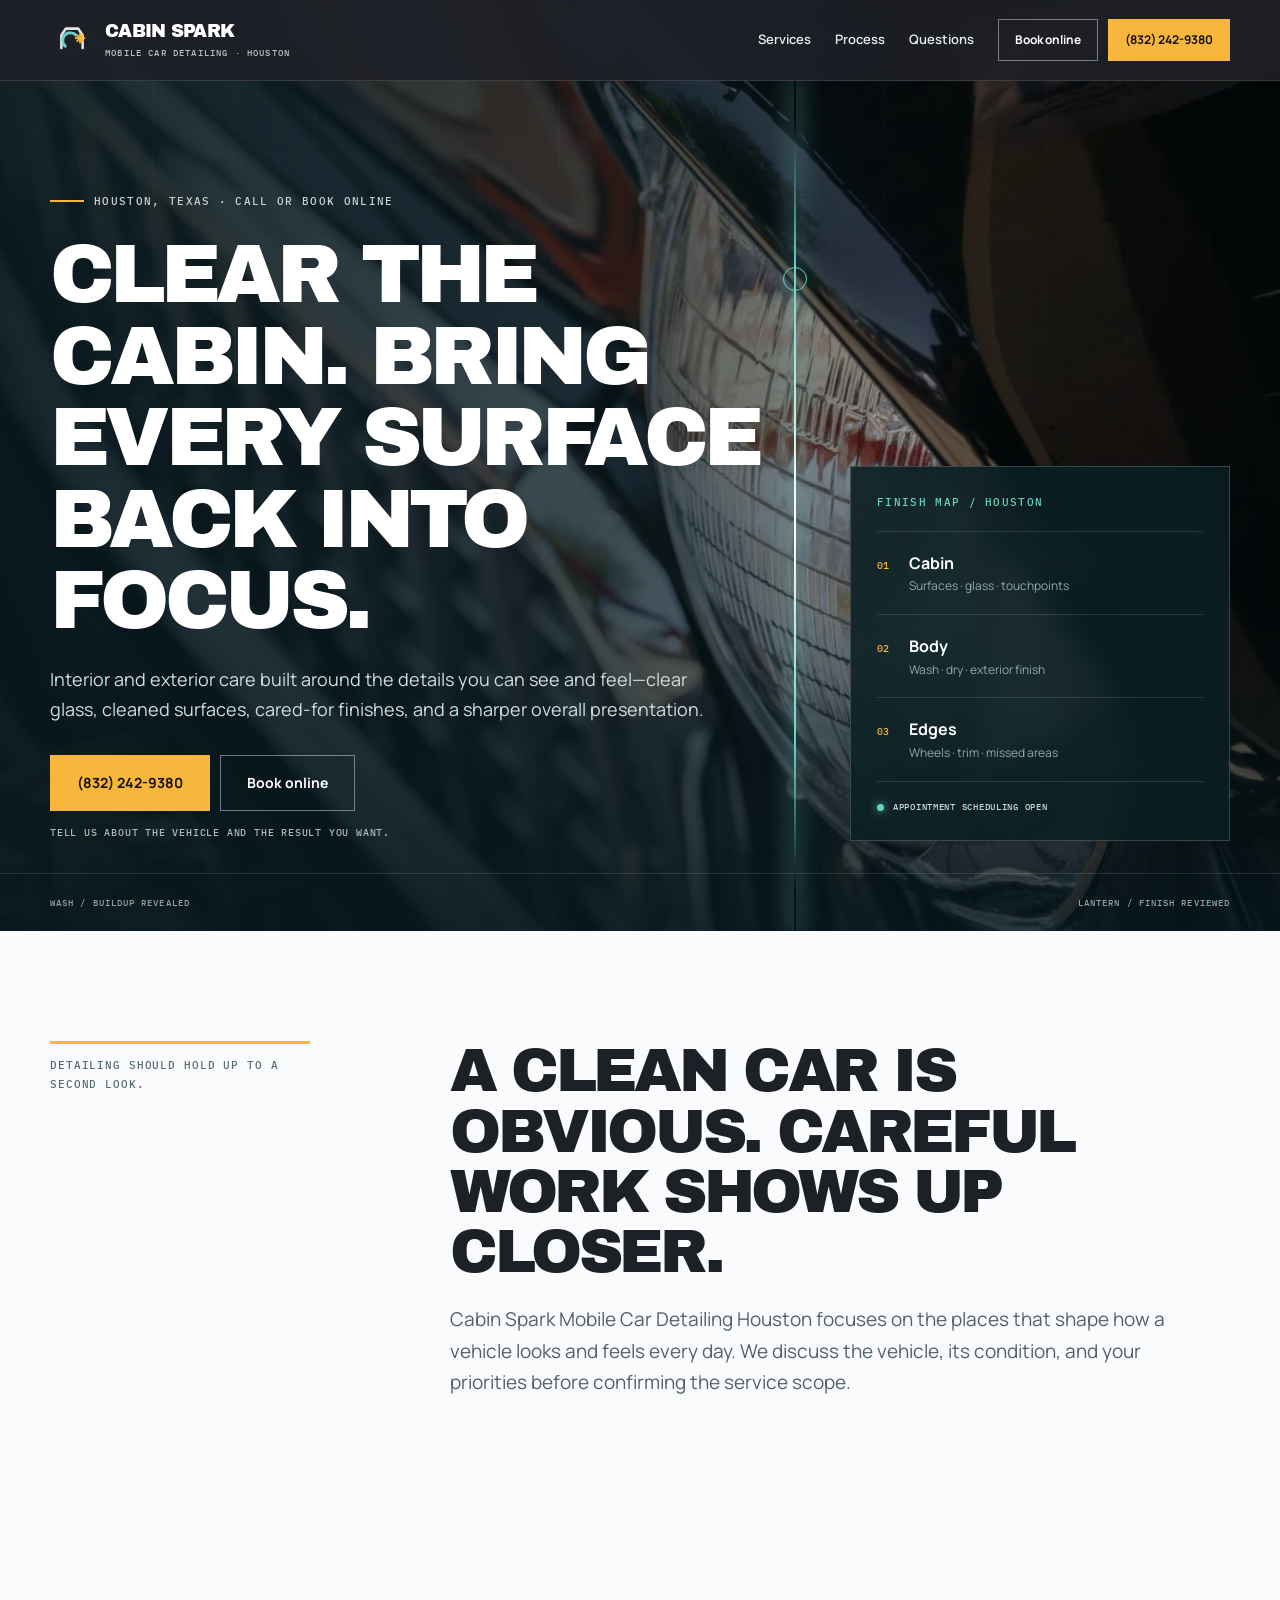
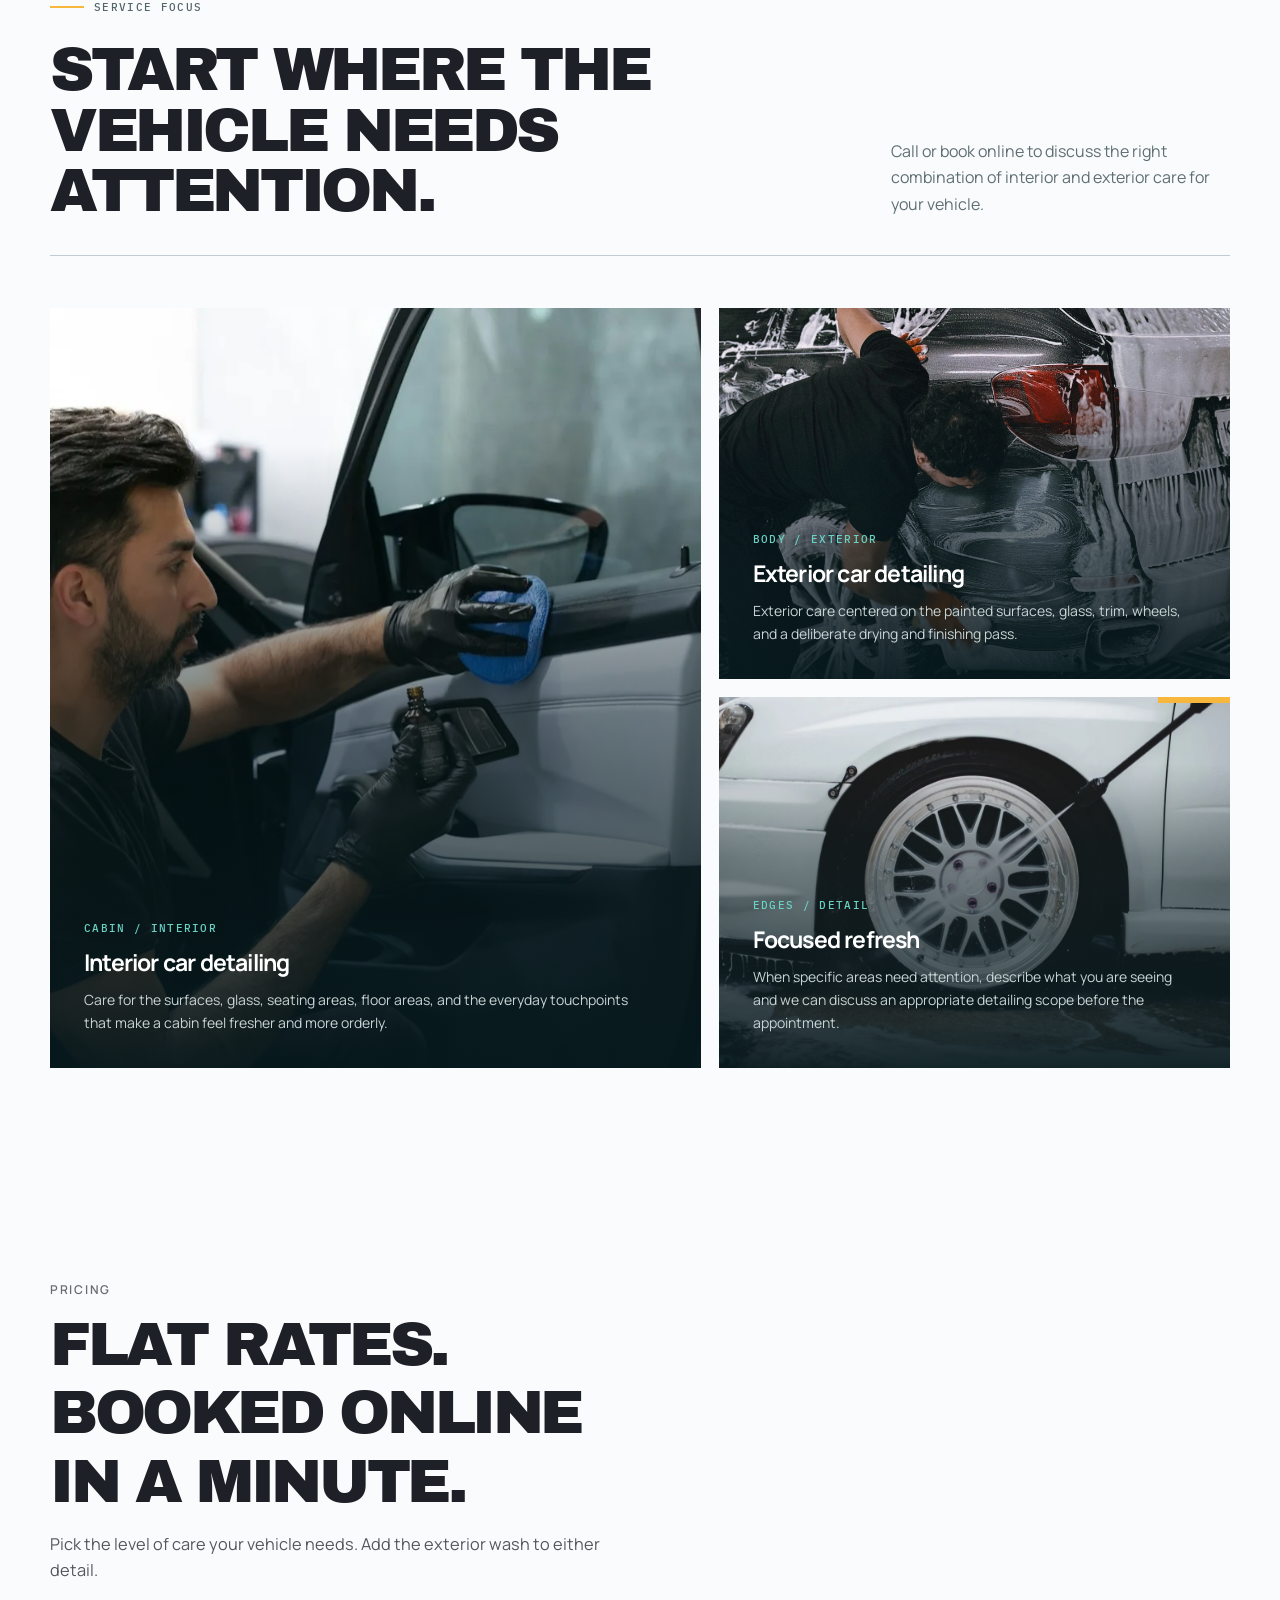
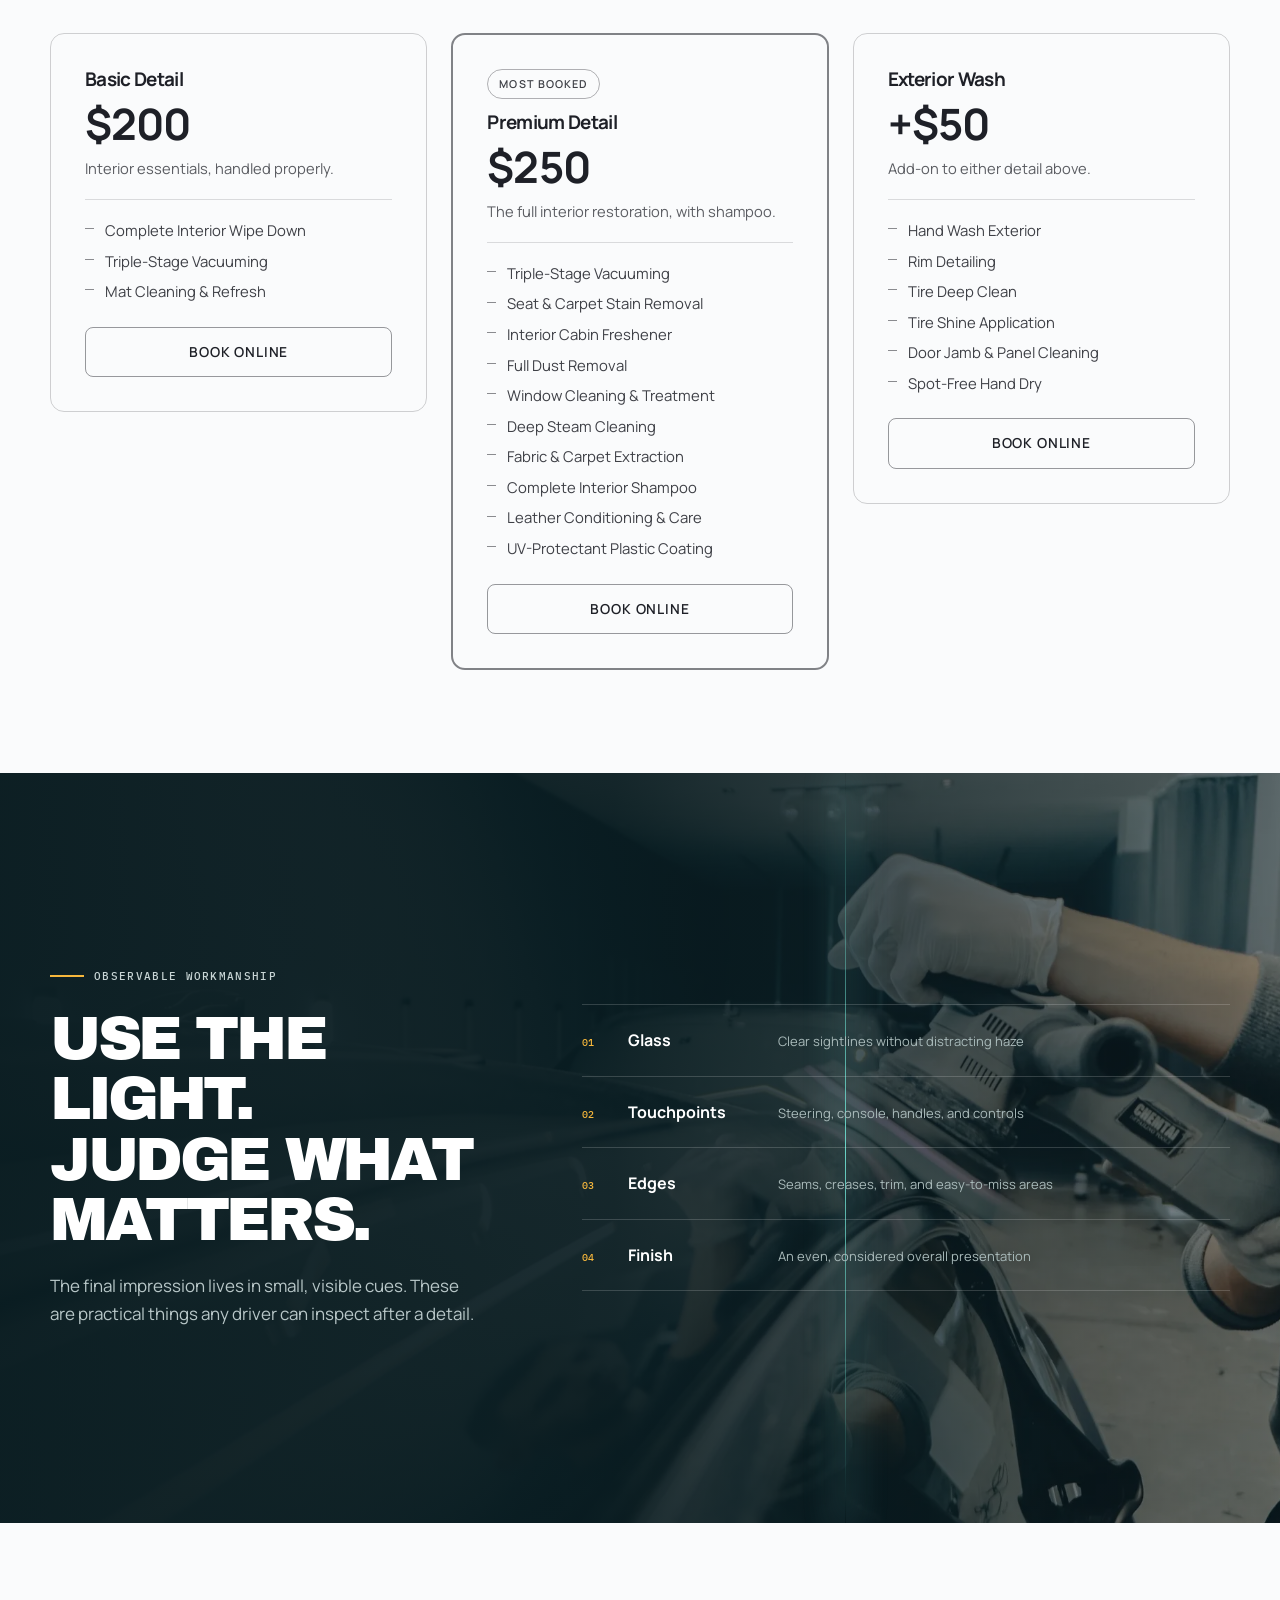
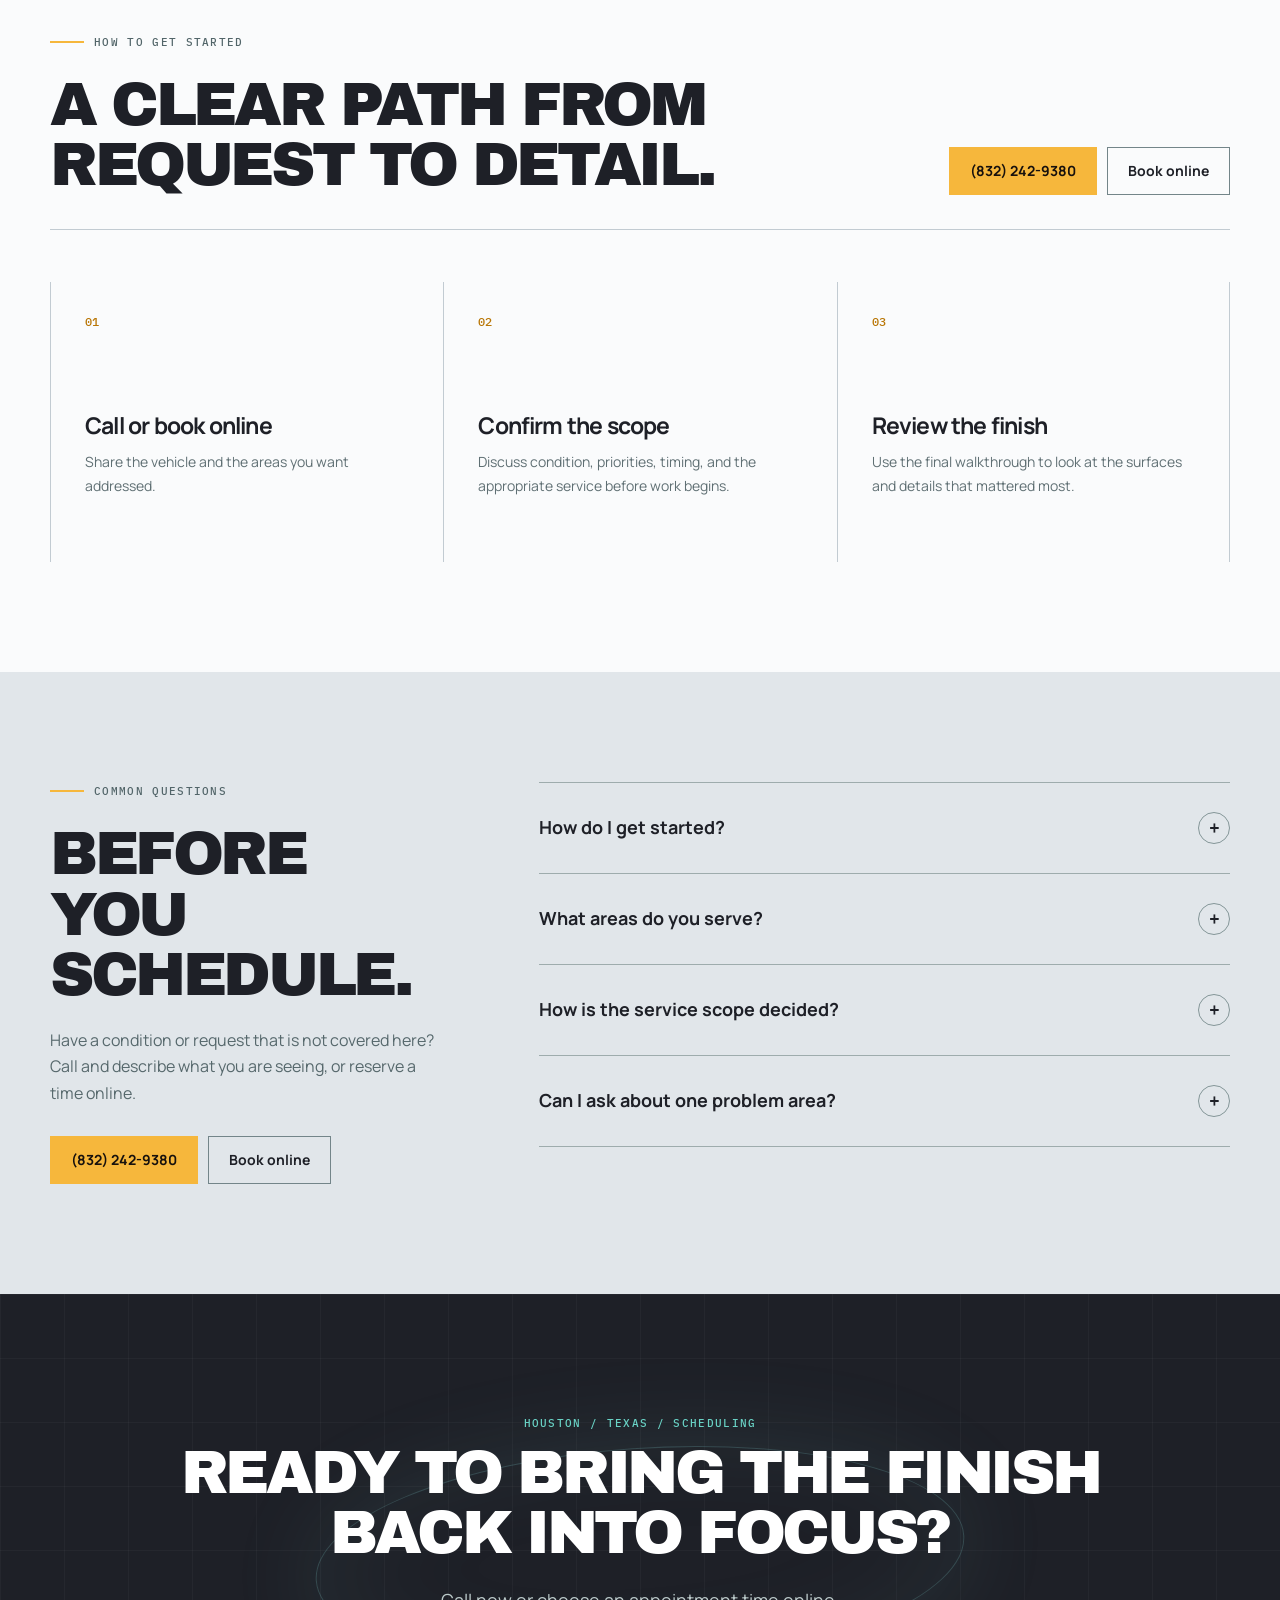
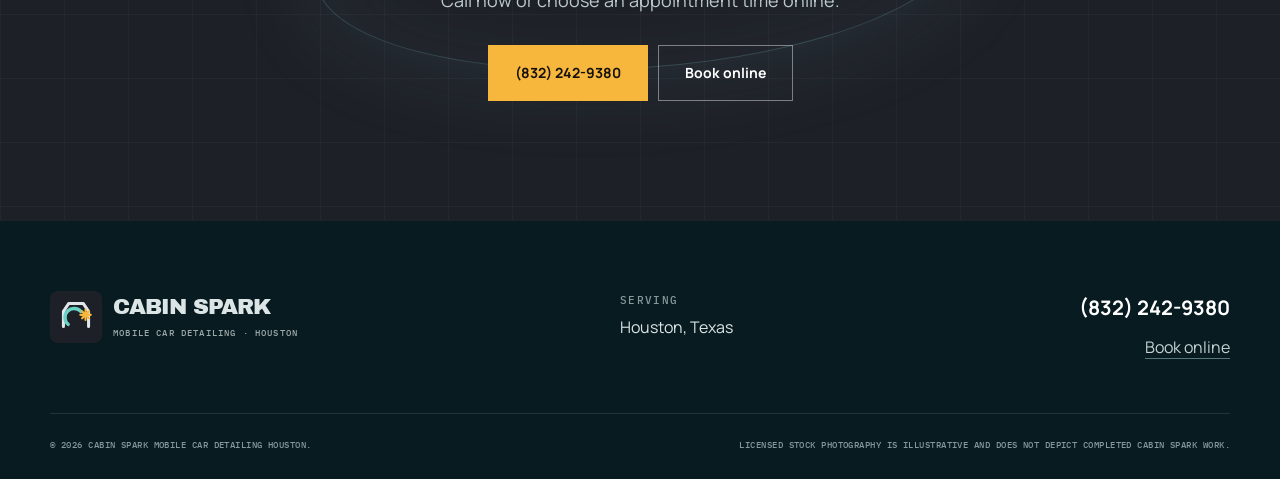
==== commit d6c35ed0: "feat: replace pricing with the standard rate grid Basic Detail $200, Premium Detail $250 including s" ====
--- a/index.html
+++ b/index.html
@@ -40,13 +40,44 @@
             "name": "Texas"
           }
         },
-        "makesOffer": {
-          "@type": "Offer",
-          "itemOffered": {
-            "@type": "Service",
-            "name": "Mobile Car Detailing · Houston"
+        "makesOffer": [
+          {
+            "@type": "Offer",
+            "name": "Basic Detail",
+            "price": "200",
+            "priceCurrency": "USD",
+            "availability": "https://schema.org/InStock",
+            "itemOffered": {
+              "@type": "Service",
+              "name": "Basic Detail",
+              "description": "Interior essentials: complete interior wipe down, triple-stage vacuuming, and mat cleaning and refresh."
+            }
+          },
+          {
+            "@type": "Offer",
+            "name": "Premium Detail",
+            "price": "250",
+            "priceCurrency": "USD",
+            "availability": "https://schema.org/InStock",
+            "itemOffered": {
+              "@type": "Service",
+              "name": "Premium Detail",
+              "description": "The full interior restoration, including complete interior shampoo, deep steam cleaning, fabric and carpet extraction, and leather conditioning."
+            }
+          },
+          {
+            "@type": "Offer",
+            "name": "Exterior Wash",
+            "price": "50",
+            "priceCurrency": "USD",
+            "availability": "https://schema.org/InStock",
+            "itemOffered": {
+              "@type": "Service",
+              "name": "Exterior Wash",
+              "description": "Add-on exterior wash: hand wash, rim detailing, tire deep clean and shine, door jamb cleaning, and spot-free hand dry."
+            }
           }
-        },
+        ],
         "priceRange": "$200-$250"
       }
     </script>
@@ -187,7 +218,6 @@
               <div class="service-copy">
                 <p class="mono-label">Cabin / Interior</p>
                 <h3>Interior car detailing</h3>
-                <p class="service-price">$200</p>
                 <p>
                   Care for the surfaces, glass, seating areas, floor areas, and the everyday
                   touchpoints that make a cabin feel fresher and more orderly.
@@ -206,7 +236,6 @@
               <div class="service-copy">
                 <p class="mono-label">Body / Exterior</p>
                 <h3>Exterior car detailing</h3>
-                <p class="service-price">$250<span>Includes shampoo</span></p>
                 <p>
                   Exterior care centered on the painted surfaces, glass, trim, wheels, and a
                   deliberate drying and finishing pass.
@@ -225,7 +254,6 @@
               <div class="service-copy">
                 <p class="mono-label">Edges / Detail</p>
                 <h3>Focused refresh</h3>
-                <p class="service-price">$250</p>
                 <p>
                   When specific areas need attention, describe what you are seeing and we can
                   discuss an appropriate detailing scope before the appointment.
@@ -235,6 +263,64 @@
           </div>
         </div>
       </section>
+
+    <section class="rates" id="pricing" aria-labelledby="pricing-title">
+      <div class="rates-shell">
+        <div class="rates-head">
+          <p class="rates-eyebrow">Pricing</p>
+          <h2 id="pricing-title">Flat rates. Booked online in a minute.</h2>
+          <p class="rates-intro">Pick the level of care your vehicle needs. Add the exterior wash to either detail.</p>
+        </div>
+
+        <div class="rate-grid">
+          <article class="rate-card">
+            <h3>Basic Detail</h3>
+            <p class="rate-figure">$200</p>
+            <p class="rate-note">Interior essentials, handled properly.</p>
+            <ul class="rate-list">
+              <li>Complete Interior Wipe Down</li>
+              <li>Triple-Stage Vacuuming</li>
+              <li>Mat Cleaning &amp; Refresh</li>
+            </ul>
+            <a class="rate-cta" href="https://cal.com/sumitdatta/auto-detail-service" target="_blank" rel="noopener">Book Online</a>
+          </article>
+          <article class="rate-card rate-card-featured">
+            <span class="rate-badge">Most booked</span>
+            <h3>Premium Detail</h3>
+            <p class="rate-figure">$250</p>
+            <p class="rate-note">The full interior restoration, with shampoo.</p>
+            <ul class="rate-list">
+              <li>Triple-Stage Vacuuming</li>
+              <li>Seat &amp; Carpet Stain Removal</li>
+              <li>Interior Cabin Freshener</li>
+              <li>Full Dust Removal</li>
+              <li>Window Cleaning &amp; Treatment</li>
+              <li>Deep Steam Cleaning</li>
+              <li>Fabric &amp; Carpet Extraction</li>
+              <li>Complete Interior Shampoo</li>
+              <li>Leather Conditioning &amp; Care</li>
+              <li>UV-Protectant Plastic Coating</li>
+            </ul>
+            <a class="rate-cta" href="https://cal.com/sumitdatta/auto-detail-service" target="_blank" rel="noopener">Book Online</a>
+          </article>
+          <article class="rate-card">
+            <h3>Exterior Wash</h3>
+            <p class="rate-figure">+$50</p>
+            <p class="rate-note">Add-on to either detail above.</p>
+            <ul class="rate-list">
+              <li>Hand Wash Exterior</li>
+              <li>Rim Detailing</li>
+              <li>Tire Deep Clean</li>
+              <li>Tire Shine Application</li>
+              <li>Door Jamb &amp; Panel Cleaning</li>
+              <li>Spot-Free Hand Dry</li>
+            </ul>
+            <a class="rate-cta" href="https://cal.com/sumitdatta/auto-detail-service" target="_blank" rel="noopener">Book Online</a>
+          </article>
+        </div>
+      </div>
+    </section>
+
 
       <section class="inspection" aria-labelledby="inspection-title">
         <div class="inspection-photo" aria-hidden="true"></div>
--- a/styles.css
+++ b/styles.css
@@ -1384,20 +1384,147 @@
   }
 }
 
-.service-price {
-  margin-top: 0.9rem;
-  font-size: 1.35rem;
+/* Pricing section — self-contained, inherits each site's own colors and type. */
+.rates {
+  padding: clamp(56px, 8vw, 104px) clamp(20px, 5vw, 48px);
+}
+
+.rates-shell {
+  width: min(1180px, 100%);
+  margin-inline: auto;
+}
+
+.rates-head {
+  max-width: 60ch;
+  margin-bottom: clamp(30px, 4vw, 50px);
+}
+
+.rates-eyebrow {
+  margin: 0 0 10px;
+  font-size: 0.76rem;
+  font-weight: 600;
+  letter-spacing: 0.14em;
+  text-transform: uppercase;
+  opacity: 0.65;
+}
+
+.rates-head h2 {
+  margin: 0 0 14px;
+  line-height: 1.12;
+}
+
+.rates-intro {
+  margin: 0;
+  font-size: 1.02rem;
+  line-height: 1.6;
+  opacity: 0.75;
+}
+
+.rate-grid {
+  display: grid;
+  gap: clamp(16px, 2vw, 24px);
+  grid-template-columns: repeat(auto-fit, minmax(260px, 1fr));
+  align-items: start;
+}
+
+.rate-card {
+  position: relative;
+  display: flex;
+  flex-direction: column;
+  padding: clamp(24px, 3vw, 34px);
+  border: 1px solid color-mix(in srgb, currentColor 20%, transparent);
+  border-radius: 14px;
+}
+
+.rate-card-featured {
+  border-width: 2px;
+  border-color: color-mix(in srgb, currentColor 55%, transparent);
+}
+
+.rate-badge {
+  align-self: flex-start;
+  margin-bottom: 12px;
+  padding: 5px 11px;
+  border: 1px solid color-mix(in srgb, currentColor 40%, transparent);
+  border-radius: 999px;
+  font-size: 0.68rem;
+  font-weight: 600;
+  letter-spacing: 0.1em;
+  text-transform: uppercase;
+  opacity: 0.85;
+}
+
+.rate-card h3 {
+  margin: 0;
+  font-size: 1.18rem;
+  line-height: 1.25;
+}
+
+.rate-figure {
+  margin: 10px 0 0;
+  font-size: clamp(2.1rem, 4vw, 2.7rem);
   font-weight: 700;
-  letter-spacing: -0.01em;
-  line-height: 1.2;
-}
-
-.service-price span {
-  display: block;
-  margin-top: 0.2rem;
-  font-size: 0.78rem;
-  font-weight: 500;
+  letter-spacing: -0.02em;
+  line-height: 1;
+}
+
+.rate-note {
+  margin: 12px 0 0;
+  font-size: 0.92rem;
+  line-height: 1.5;
+  opacity: 0.72;
+}
+
+.rate-list {
+  margin: 20px 0 0;
+  padding: 20px 0 0;
+  border-top: 1px solid color-mix(in srgb, currentColor 15%, transparent);
+  list-style: none;
+  display: grid;
+  gap: 9px;
+}
+
+.rate-list li {
+  position: relative;
+  padding-left: 20px;
+  font-size: 0.93rem;
+  line-height: 1.45;
+  opacity: 0.85;
+}
+
+.rate-list li::before {
+  content: "";
+  position: absolute;
+  left: 0;
+  top: 0.55em;
+  width: 9px;
+  height: 1px;
+  background: currentColor;
+  opacity: 0.6;
+}
+
+.rate-cta {
+  margin-top: 24px;
+  padding: 13px 20px;
+  border: 1px solid color-mix(in srgb, currentColor 45%, transparent);
+  border-radius: 8px;
+  font-size: 0.86rem;
+  font-weight: 600;
   letter-spacing: 0.06em;
   text-transform: uppercase;
-  opacity: 0.72;
-}
+  text-align: center;
+  text-decoration: none;
+  color: inherit;
+  transition: opacity 0.18s ease;
+}
+
+.rate-cta:hover,
+.rate-cta:focus-visible {
+  opacity: 0.7;
+}
+
+@media (max-width: 640px) {
+  .rate-grid {
+    grid-template-columns: 1fr;
+  }
+}
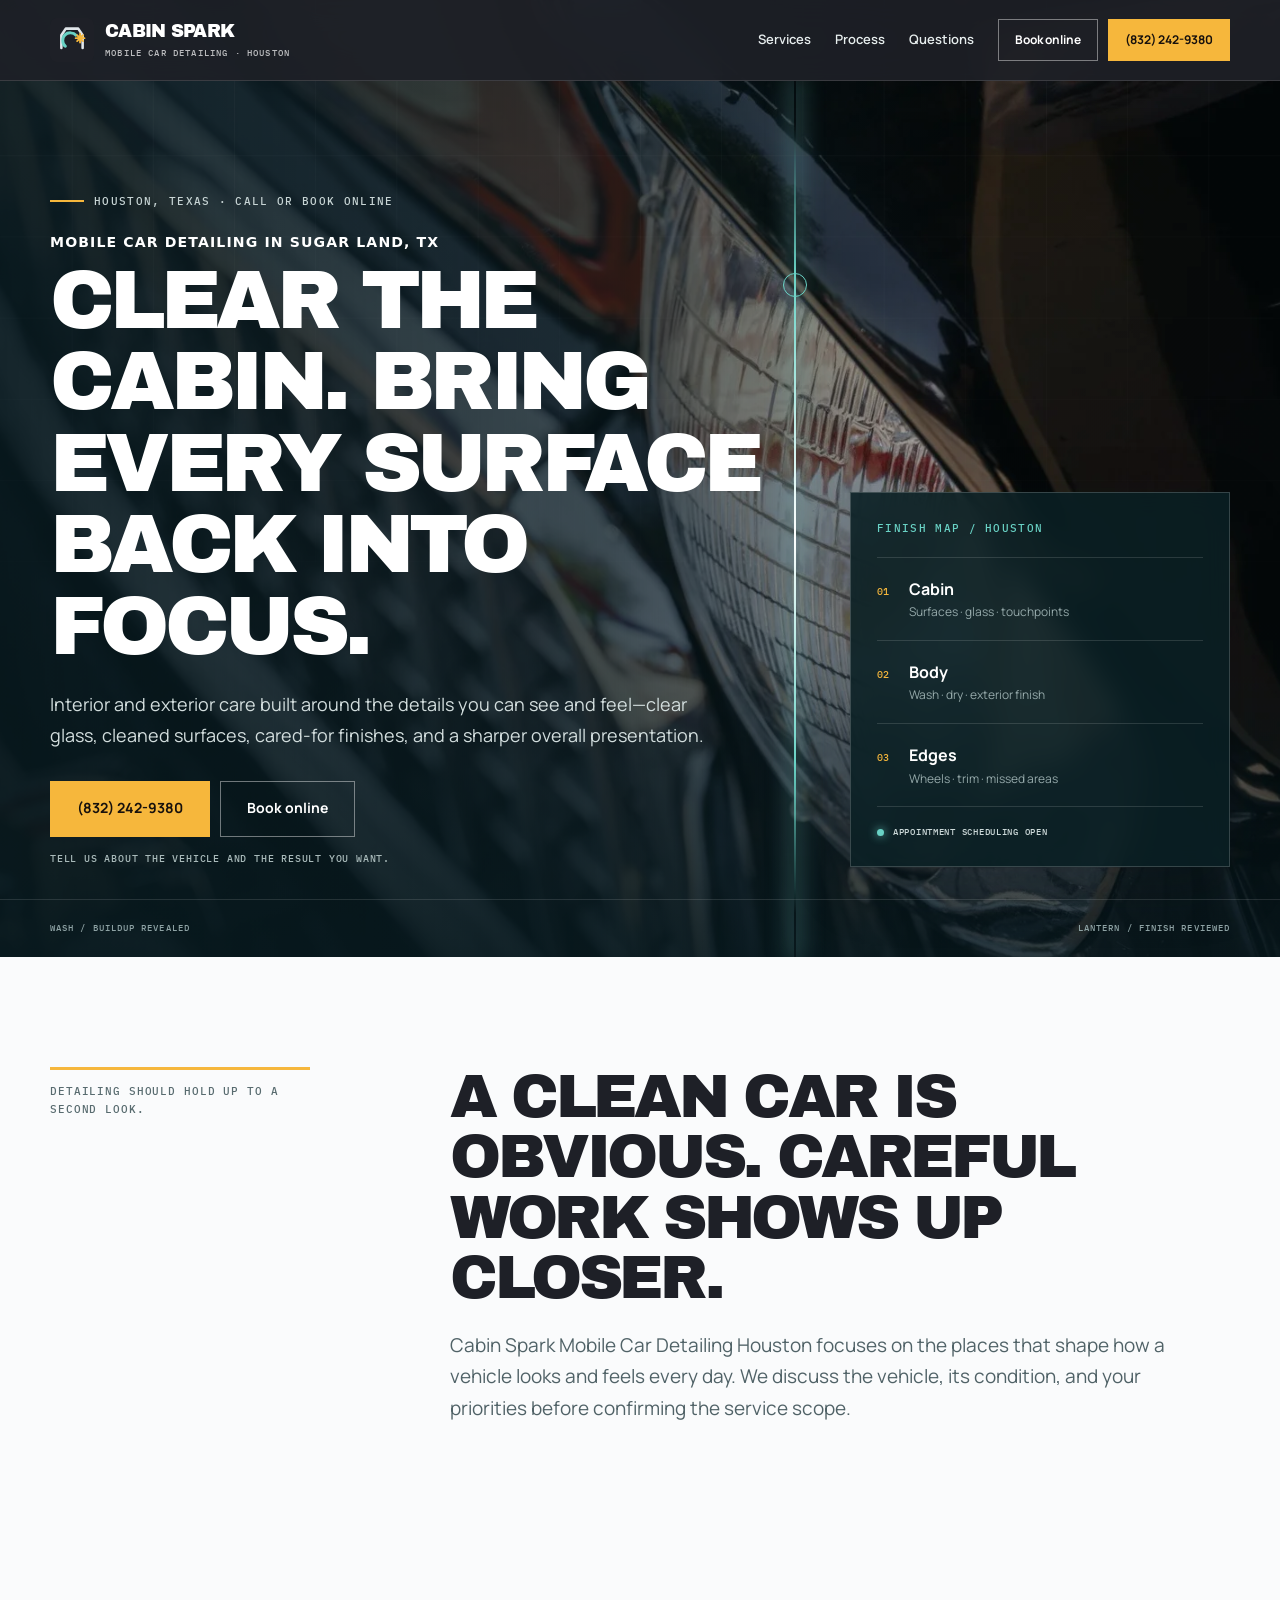
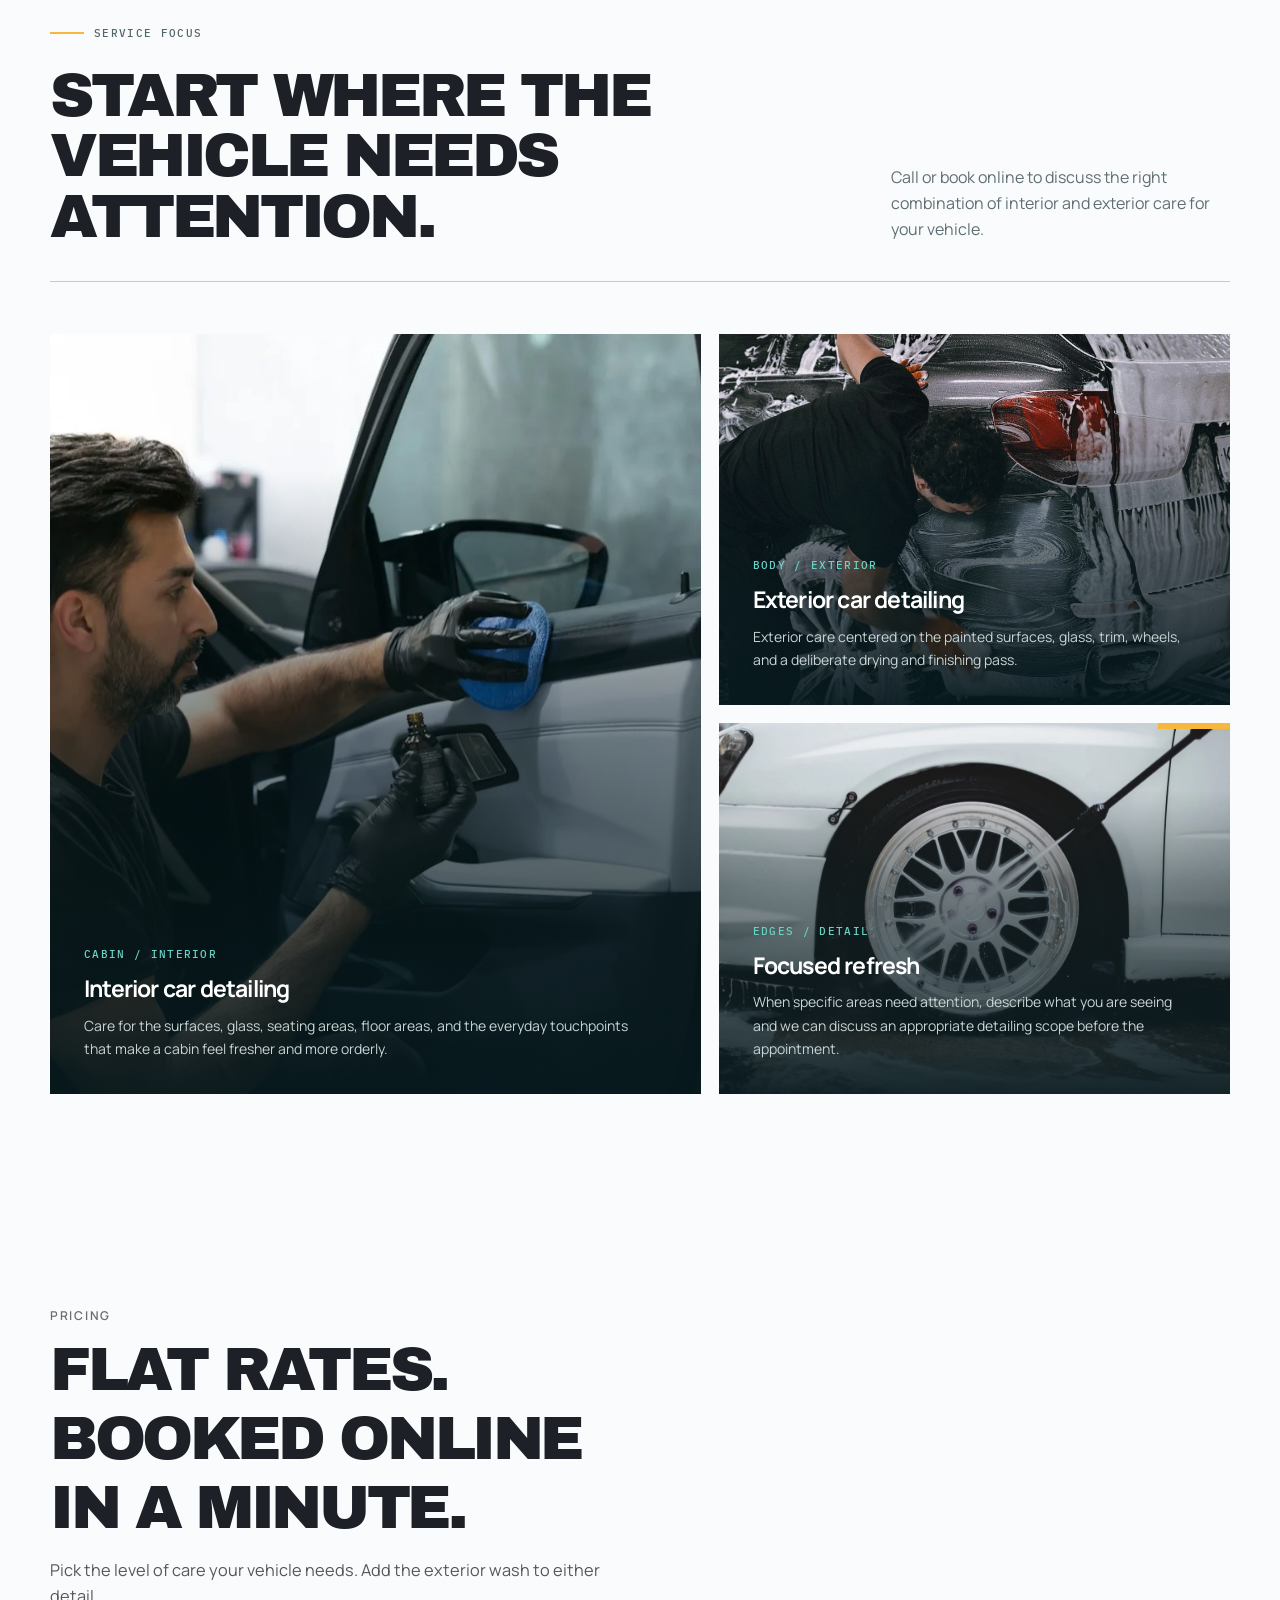
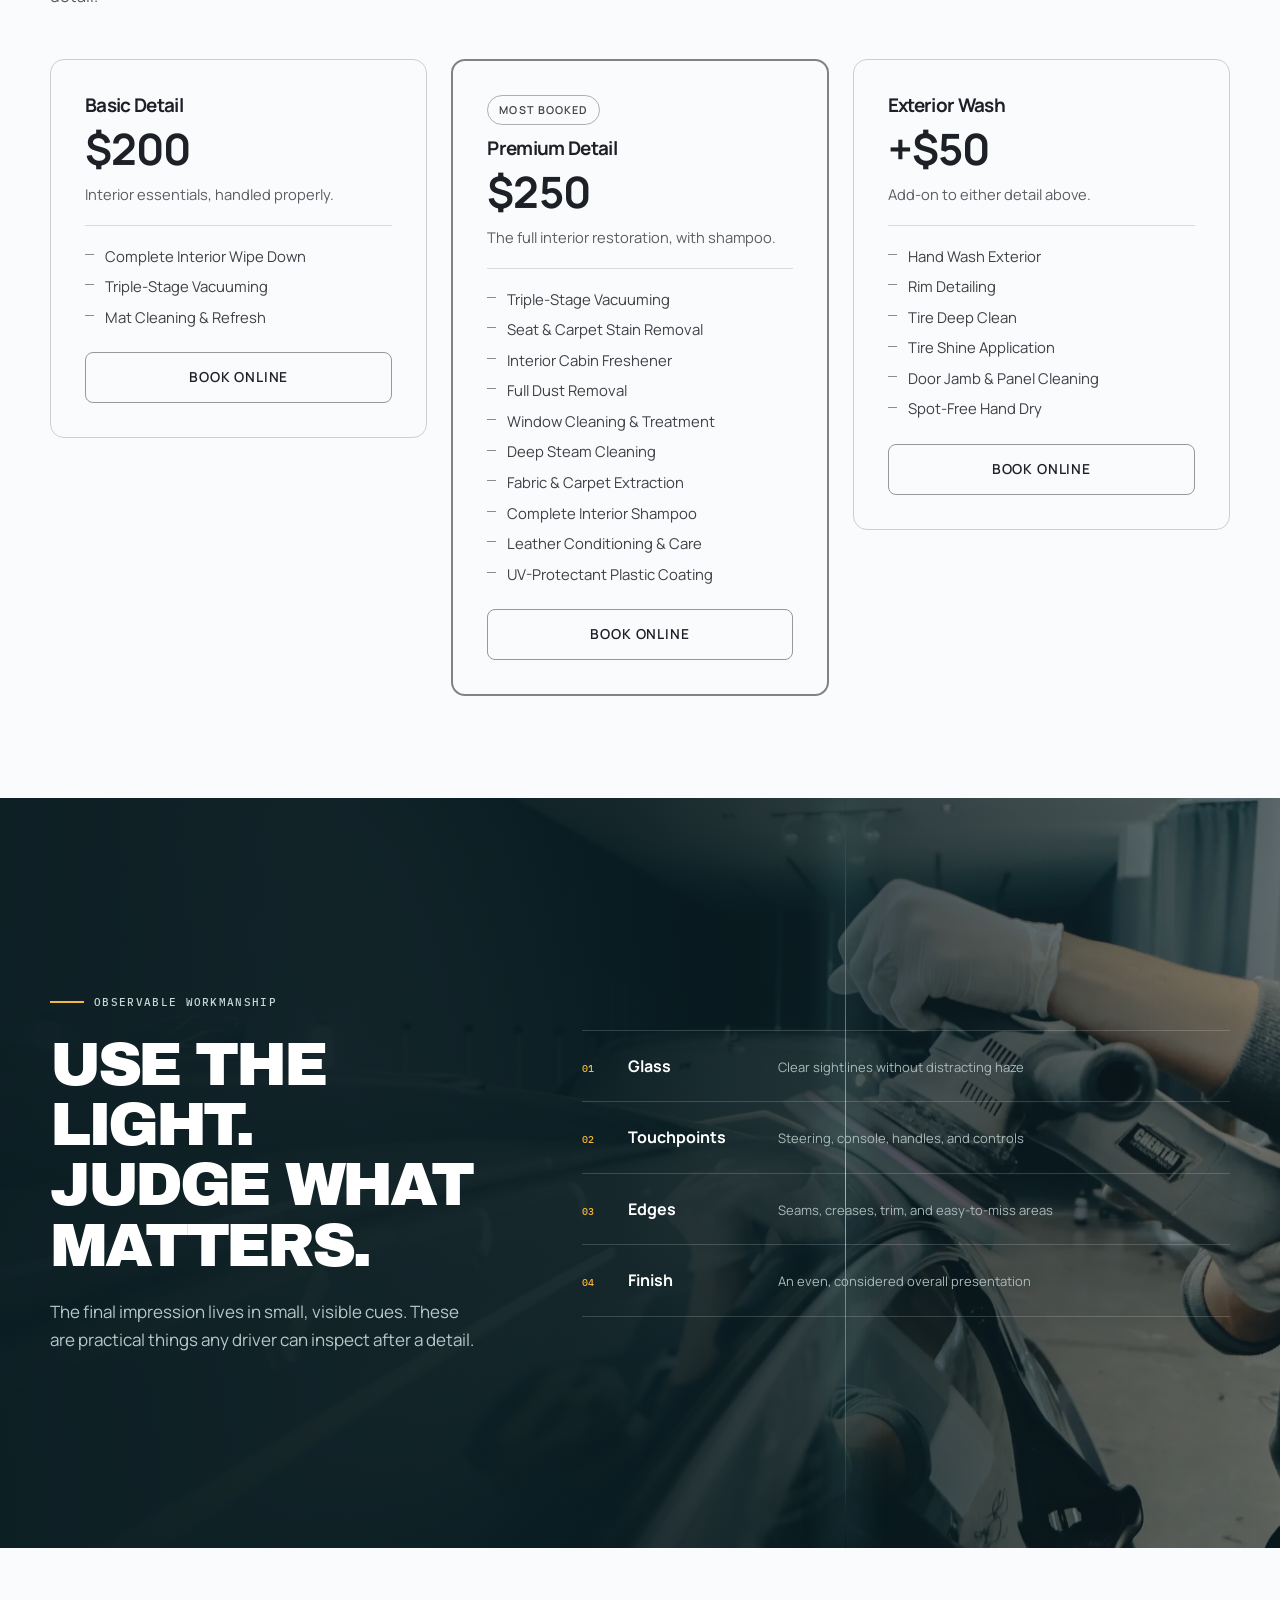
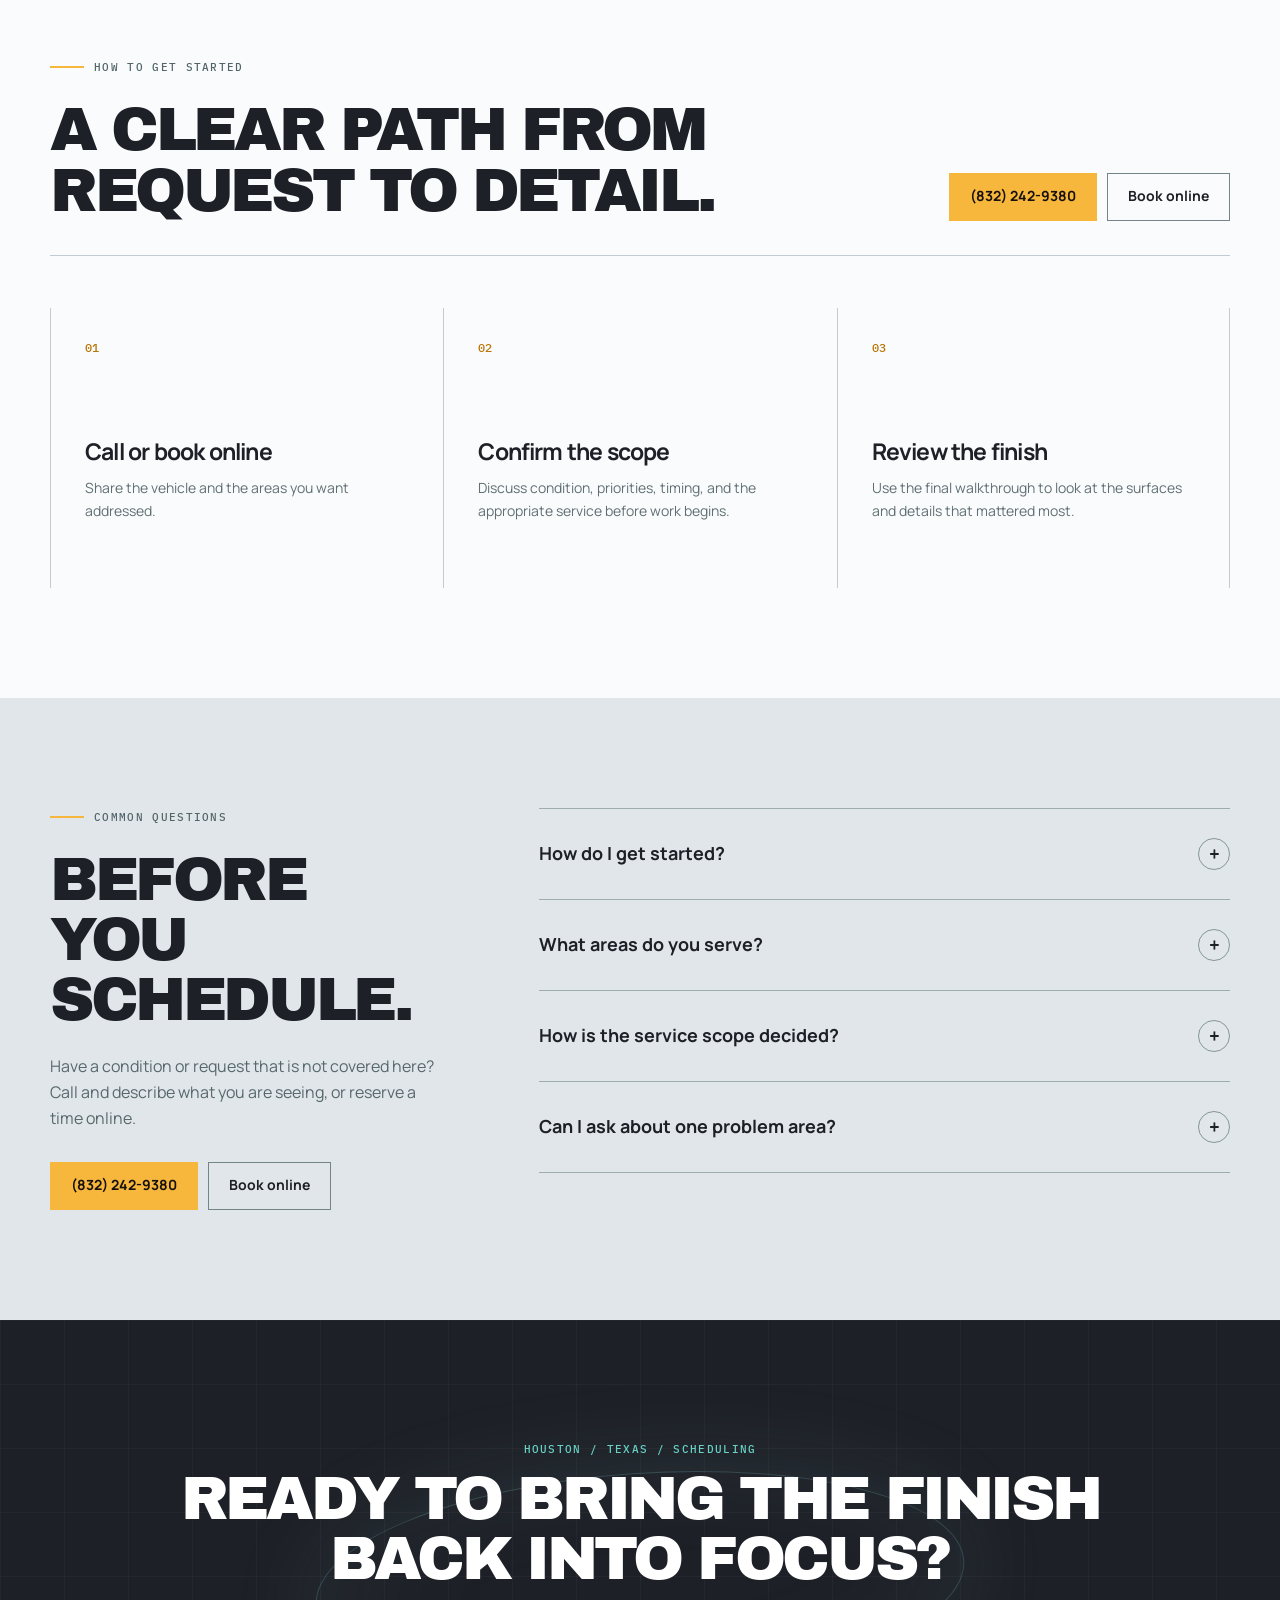
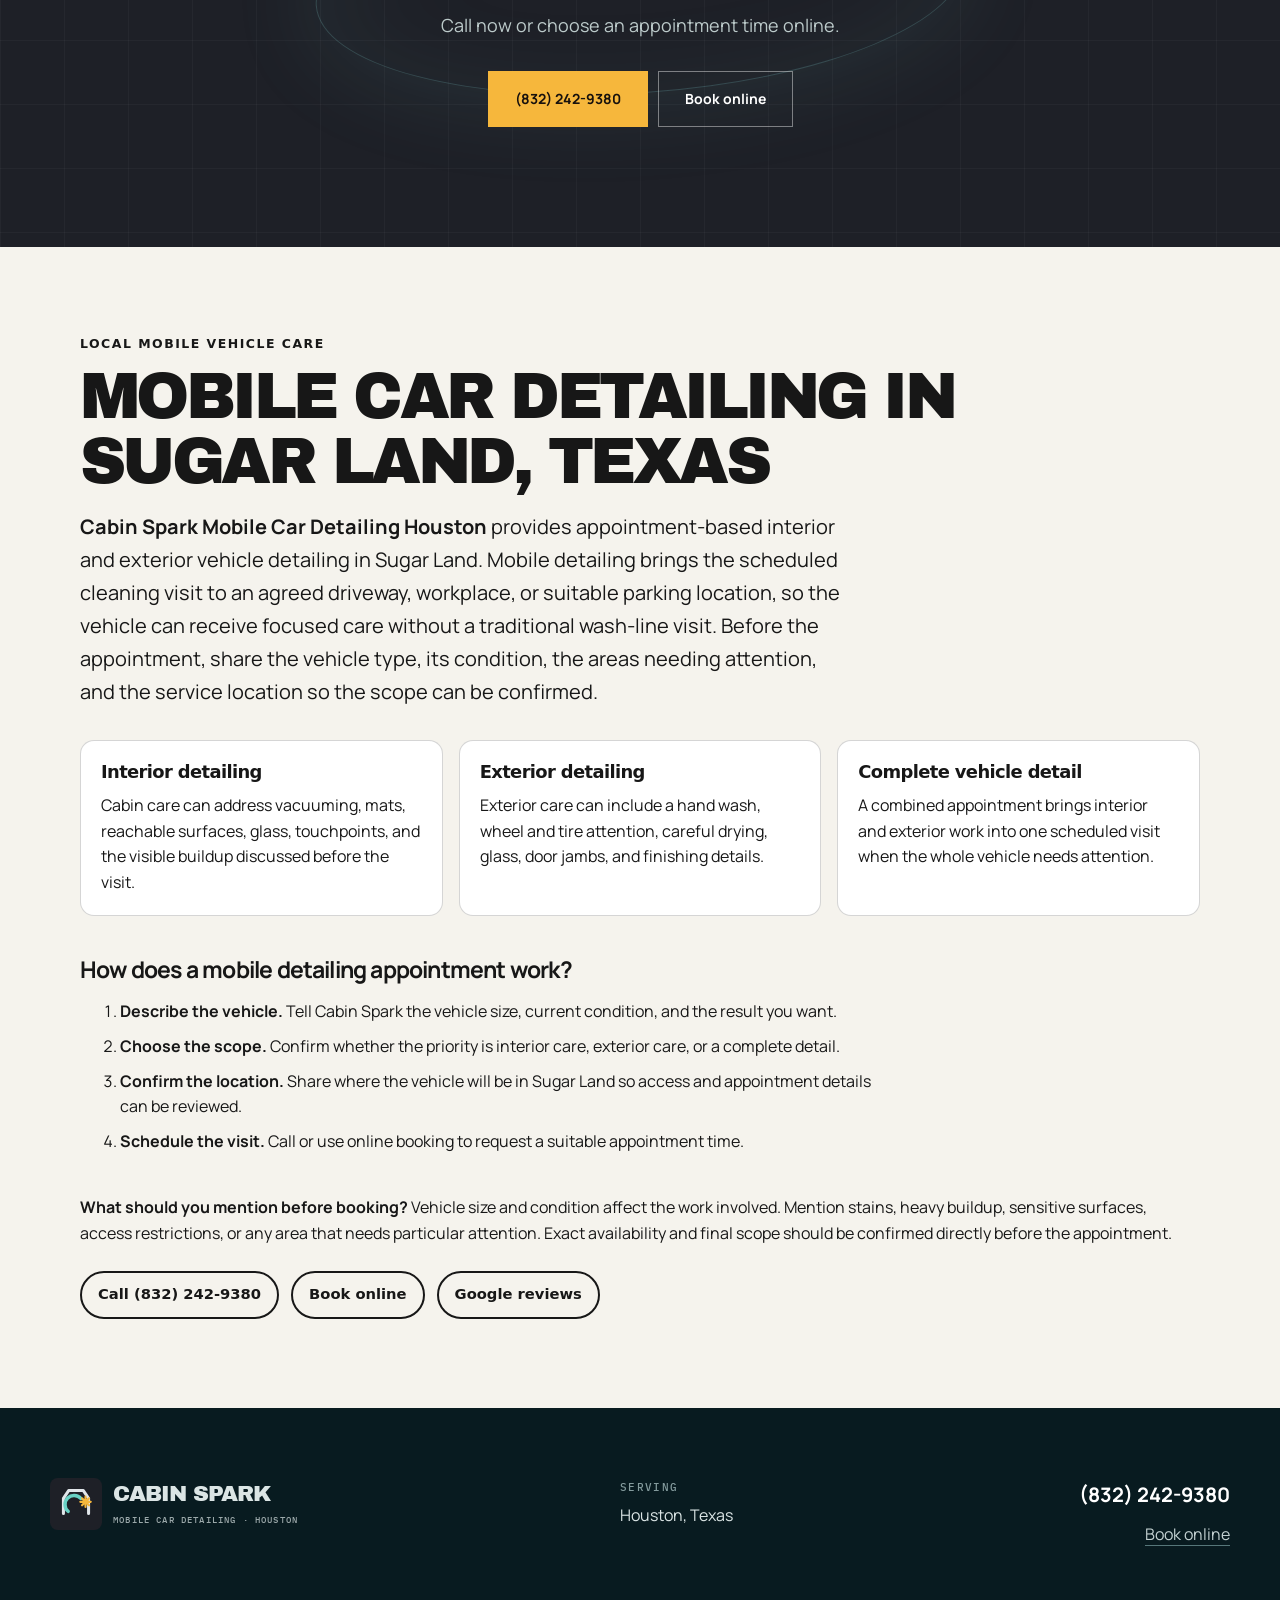
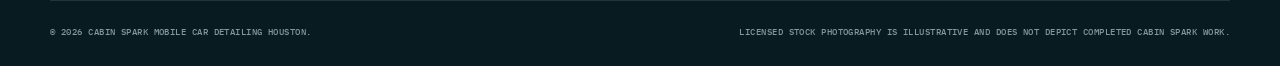
==== commit 15df5cfe: "Improve local SEO and AI search visibility" ====
--- a/index.html
+++ b/index.html
@@ -3,85 +3,162 @@
   <head>
     <meta charset="utf-8" />
     <meta name="viewport" content="width=device-width, initial-scale=1" />
-    <title>Cabin Spark Mobile Car Detailing Houston | Call or Book Online</title>
-    <meta
-      name="description"
-      content="Cabin Spark Mobile Car Detailing Houston provides careful interior and exterior car detailing in Houston, Texas. Call (832) 242-9380 or book online."
-    />
+    <title>Mobile Car Detailing in Sugar Land, TX | Cabin Spark</title>
     <meta name="theme-color" content="#17242b" />
     <link rel="canonical" href="https://cabinspark.shop/" />
     <link rel="icon" href="/favicon.svg" type="image/svg+xml" />
     <link rel="manifest" href="/site.webmanifest" />
-    <meta property="og:type" content="website" />
-    <meta property="og:title" content="Cabin Spark Mobile Car Detailing Houston" />
-    <meta
-      property="og:description"
-      content="Interior and exterior car detailing in Houston, Texas. Call or book online."
-    />
-    <meta property="og:url" content="https://cabinspark.shop/" />
-    <meta
-      property="og:image"
-      content="https://cabinspark.shop/assets/photos/hero-chrome-detail.webp"
-    />
     <link rel="stylesheet" href="/styles.css" />
     <script type="application/ld+json">
-      {
-        "@context": "https://schema.org",
-        "@type": "AutomotiveBusiness",
-        "name": "Cabin Spark Mobile Car Detailing Houston",
-        "url": "https://cabinspark.shop/",
-        "image": "https://cabinspark.shop/assets/photos/hero-chrome-detail.webp",
-        "description": "Careful interior and exterior car detailing in Houston, Texas.",
-        "areaServed": {
-          "@type": "City",
-          "name": "Houston",
-          "containedInPlace": {
-            "@type": "State",
-            "name": "Texas"
-          }
-        },
-        "makesOffer": [
-          {
-            "@type": "Offer",
-            "name": "Basic Detail",
-            "price": "200",
-            "priceCurrency": "USD",
-            "availability": "https://schema.org/InStock",
-            "itemOffered": {
-              "@type": "Service",
-              "name": "Basic Detail",
-              "description": "Interior essentials: complete interior wipe down, triple-stage vacuuming, and mat cleaning and refresh."
-            }
-          },
-          {
-            "@type": "Offer",
-            "name": "Premium Detail",
-            "price": "250",
-            "priceCurrency": "USD",
-            "availability": "https://schema.org/InStock",
-            "itemOffered": {
-              "@type": "Service",
-              "name": "Premium Detail",
-              "description": "The full interior restoration, including complete interior shampoo, deep steam cleaning, fabric and carpet extraction, and leather conditioning."
-            }
-          },
-          {
-            "@type": "Offer",
-            "name": "Exterior Wash",
-            "price": "50",
-            "priceCurrency": "USD",
-            "availability": "https://schema.org/InStock",
-            "itemOffered": {
-              "@type": "Service",
-              "name": "Exterior Wash",
-              "description": "Add-on exterior wash: hand wash, rim detailing, tire deep clean and shine, door jamb cleaning, and spot-free hand dry."
-            }
-          }
-        ],
-        "priceRange": "$200-$250"
+{
+  "@context": "https://schema.org",
+  "@type": "AutomotiveBusiness",
+  "name": "Cabin Spark Mobile Car Detailing Houston",
+  "url": "https://cabinspark.shop/",
+  "telephone": "+1 832-242-9380",
+  "address": {
+    "@type": "PostalAddress",
+    "streetAddress": "2109 Hwy 6",
+    "addressLocality": "Sugar Land",
+    "addressRegion": "TX",
+    "postalCode": "77478",
+    "addressCountry": "US"
+  },
+  "image": "https://cabinspark.shop/assets/photos/hero-chrome-detail.webp",
+  "description": "Careful interior and exterior car detailing in Houston, Texas.",
+  "areaServed": {
+    "@type": "City",
+    "name": "Sugar Land",
+    "containedInPlace": {
+      "@type": "State",
+      "name": "Texas"
+    }
+  },
+  "makesOffer": [
+    {
+      "@type": "Offer",
+      "name": "Basic Detail",
+      "price": "200",
+      "priceCurrency": "USD",
+      "availability": "https://schema.org/InStock",
+      "itemOffered": {
+        "@type": "Service",
+        "name": "Basic Detail",
+        "description": "Interior essentials: complete interior wipe down, triple-stage vacuuming, and mat cleaning and refresh."
       }
+    },
+    {
+      "@type": "Offer",
+      "name": "Premium Detail",
+      "price": "250",
+      "priceCurrency": "USD",
+      "availability": "https://schema.org/InStock",
+      "itemOffered": {
+        "@type": "Service",
+        "name": "Premium Detail",
+        "description": "The full interior restoration, including complete interior shampoo, deep steam cleaning, fabric and carpet extraction, and leather conditioning."
+      }
+    },
+    {
+      "@type": "Offer",
+      "name": "Exterior Wash",
+      "price": "50",
+      "priceCurrency": "USD",
+      "availability": "https://schema.org/InStock",
+      "itemOffered": {
+        "@type": "Service",
+        "name": "Exterior Wash",
+        "description": "Add-on exterior wash: hand wash, rim detailing, tire deep clean and shine, door jamb cleaning, and spot-free hand dry."
+      }
+    }
+  ],
+  "priceRange": "$200-$250",
+  "@id": "https://cabinspark.shop/#business",
+  "geo": {
+    "@type": "GeoCoordinates",
+    "latitude": 29.597830738362,
+    "longitude": -95.62054438052
+  },
+  "sameAs": [
+    "https://g.page/r/CcoOFsi0FSebEBM/review"
+  ],
+  "contactPoint": {
+    "@type": "ContactPoint",
+    "telephone": "+1 832-242-9380",
+    "contactType": "customer service",
+    "areaServed": "US-TX",
+    "availableLanguage": "English"
+  }
+}
     </script>
-  </head>
+<!-- SEO-GEO:START -->
+  <meta name="description" content="Mobile car detailing in Sugar Land, TX from Cabin Spark, with interior cleaning, exterior hand washing, and complete details. Call or book online.">
+  <meta name="robots" content="index, follow, max-image-preview:large, max-snippet:-1, max-video-preview:-1">
+  <meta property="og:locale" content="en_US">
+  <meta property="og:type" content="website">
+  <meta property="og:site_name" content="Cabin Spark">
+  <meta property="og:title" content="Mobile Car Detailing in Sugar Land, TX | Cabin Spark">
+  <meta property="og:description" content="Mobile car detailing in Sugar Land, TX from Cabin Spark, with interior cleaning, exterior hand washing, and complete details. Call or book online.">
+  <meta property="og:url" content="https://cabinspark.shop/">
+  <meta property="og:image" content="https://cabinspark.shop/assets/photos/hero-chrome-detail.webp">
+  <meta name="twitter:image" content="https://cabinspark.shop/assets/photos/hero-chrome-detail.webp">
+  <meta name="twitter:card" content="summary_large_image">
+  <meta name="twitter:title" content="Mobile Car Detailing in Sugar Land, TX | Cabin Spark">
+  <meta name="twitter:description" content="Mobile car detailing in Sugar Land, TX from Cabin Spark, with interior cleaning, exterior hand washing, and complete details. Call or book online.">
+  <style id="seo-geo-styles">
+    .seo-local-intent { display:block; margin:0 0 .55rem; font:700 clamp(.78rem,1.1vw,.95rem)/1.2 system-ui,sans-serif; letter-spacing:.08em; text-transform:uppercase; }
+    .seo-geo-section { background:#f5f3ed; color:#171717; padding:clamp(3.5rem,7vw,6.5rem) clamp(1.25rem,5vw,5rem); }
+    .seo-geo-inner { width:min(1120px,100%); margin:0 auto; }
+    .seo-geo-kicker { margin:0 0 .75rem; font:700 .78rem/1.2 system-ui,sans-serif; letter-spacing:.12em; text-transform:uppercase; }
+    .seo-geo-section h2 { max-width:22ch; margin:0 0 1rem; color:inherit; font-size:clamp(2rem,5vw,4rem); line-height:1.02; }
+    .seo-geo-answer { max-width:760px; margin:0 0 2rem; font-size:clamp(1.05rem,2vw,1.25rem); line-height:1.65; }
+    .seo-geo-grid { display:grid; grid-template-columns:repeat(3,minmax(0,1fr)); gap:1rem; margin:2rem 0; }
+    .seo-geo-card { border:1px solid rgba(23,23,23,.18); border-radius:14px; padding:1.25rem; background:#fff; }
+    .seo-geo-card h3 { margin:0 0 .6rem; color:inherit; font:700 1.12rem/1.25 system-ui,sans-serif; }
+    .seo-geo-card p { margin:0; line-height:1.6; }
+    .seo-geo-steps { max-width:820px; margin:2.5rem 0; }
+    .seo-geo-steps li { margin:.65rem 0; line-height:1.55; }
+    .seo-geo-actions { display:flex; flex-wrap:wrap; gap:.75rem; margin-top:1.5rem; }
+    .seo-geo-action { display:inline-flex; align-items:center; min-height:48px; padding:.75rem 1rem; border:2px solid currentColor; border-radius:999px; color:inherit; font:700 .92rem/1 system-ui,sans-serif; text-decoration:none; }
+    @media (max-width:760px) { .seo-geo-grid { grid-template-columns:1fr; } }
+  </style>
+<!-- SEO-GEO:END -->
+  <script id="seo-geo-entity-schema" type="application/ld+json">
+{
+  "@context": "https://schema.org",
+  "@graph": [
+    {
+      "@type": "WebSite",
+      "@id": "https://cabinspark.shop/#website",
+      "url": "https://cabinspark.shop/",
+      "name": "Cabin Spark Mobile Car Detailing Houston",
+      "inLanguage": "en-US",
+      "publisher": {
+        "@id": "https://cabinspark.shop/#business"
+      }
+    },
+    {
+      "@type": "Service",
+      "@id": "https://cabinspark.shop/#mobile-car-detailing",
+      "name": "Mobile Car Detailing in Sugar Land, Texas",
+      "serviceType": "Mobile car detailing",
+      "provider": {
+        "@id": "https://cabinspark.shop/#business"
+      },
+      "areaServed": {
+        "@type": "City",
+        "name": "Sugar Land",
+        "containedInPlace": {
+          "@type": "State",
+          "name": "Texas"
+        }
+      },
+      "url": "https://cabinspark.shop/#services"
+    }
+  ]
+}
+  </script>
+</head>
   <body>
     <a class="skip-link" href="#main">Skip to content</a>
 
@@ -131,7 +208,7 @@
         <div class="hero-grid container">
           <div class="hero-copy">
             <p class="eyebrow"><span></span> Houston, Texas · Call or book online</p>
-            <h1 id="hero-title">Clear the cabin. Bring every surface back into focus.</h1>
+            <h1 id="hero-title"><span class="seo-local-intent" data-seo-local-intent>Mobile Car Detailing in Sugar Land, TX</span>Clear the cabin. Bring every surface back into focus.</h1>
             <p class="hero-lede">
               Interior and exterior care built around the details you can see and feel—clear
               glass, cleaned surfaces, cared-for finishes, and a sharper overall presentation.
@@ -458,7 +535,48 @@
           </div>
         </div>
       </section>
-    </main>
+    <!-- SEO-GEO-LOCAL:START -->
+    <section class="seo-geo-section" id="local-detailing" aria-labelledby="local-detailing-title">
+      <div class="seo-geo-inner">
+        <p class="seo-geo-kicker">Local mobile vehicle care</p>
+        <h2 id="local-detailing-title">Mobile car detailing in Sugar Land, Texas</h2>
+        <p class="seo-geo-answer"><strong>Cabin Spark Mobile Car Detailing Houston</strong> provides appointment-based interior and exterior vehicle detailing in Sugar Land. Mobile detailing brings the scheduled cleaning visit to an agreed driveway, workplace, or suitable parking location, so the vehicle can receive focused care without a traditional wash-line visit. Before the appointment, share the vehicle type, its condition, the areas needing attention, and the service location so the scope can be confirmed.</p>
+
+        <div class="seo-geo-grid" aria-label="Available detailing options">
+          <article class="seo-geo-card">
+            <h3>Interior detailing</h3>
+            <p>Cabin care can address vacuuming, mats, reachable surfaces, glass, touchpoints, and the visible buildup discussed before the visit.</p>
+          </article>
+          <article class="seo-geo-card">
+            <h3>Exterior detailing</h3>
+            <p>Exterior care can include a hand wash, wheel and tire attention, careful drying, glass, door jambs, and finishing details.</p>
+          </article>
+          <article class="seo-geo-card">
+            <h3>Complete vehicle detail</h3>
+            <p>A combined appointment brings interior and exterior work into one scheduled visit when the whole vehicle needs attention.</p>
+          </article>
+        </div>
+
+        <div class="seo-geo-steps">
+          <h3>How does a mobile detailing appointment work?</h3>
+          <ol>
+            <li><strong>Describe the vehicle.</strong> Tell Cabin Spark the vehicle size, current condition, and the result you want.</li>
+            <li><strong>Choose the scope.</strong> Confirm whether the priority is interior care, exterior care, or a complete detail.</li>
+            <li><strong>Confirm the location.</strong> Share where the vehicle will be in Sugar Land so access and appointment details can be reviewed.</li>
+            <li><strong>Schedule the visit.</strong> Call or use online booking to request a suitable appointment time.</li>
+          </ol>
+        </div>
+
+        <p><strong>What should you mention before booking?</strong> Vehicle size and condition affect the work involved. Mention stains, heavy buildup, sensitive surfaces, access restrictions, or any area that needs particular attention. Exact availability and final scope should be confirmed directly before the appointment.</p>
+        <div class="seo-geo-actions">
+          <a class="seo-geo-action" href="tel:+18322429380">Call (832) 242-9380</a>
+          <a class="seo-geo-action" href="https://cal.com/sumitdatta/auto-detail-service" target="_blank" rel="noopener">Book online</a>
+          <a class="seo-geo-action" href="https://g.page/r/CcoOFsi0FSebEBM/review" target="_blank" rel="noopener">Google reviews</a>
+        </div>
+      </div>
+    </section>
+<!-- SEO-GEO-LOCAL:END -->
+  </main>
 
     <footer class="site-footer">
       <div class="container footer-grid">
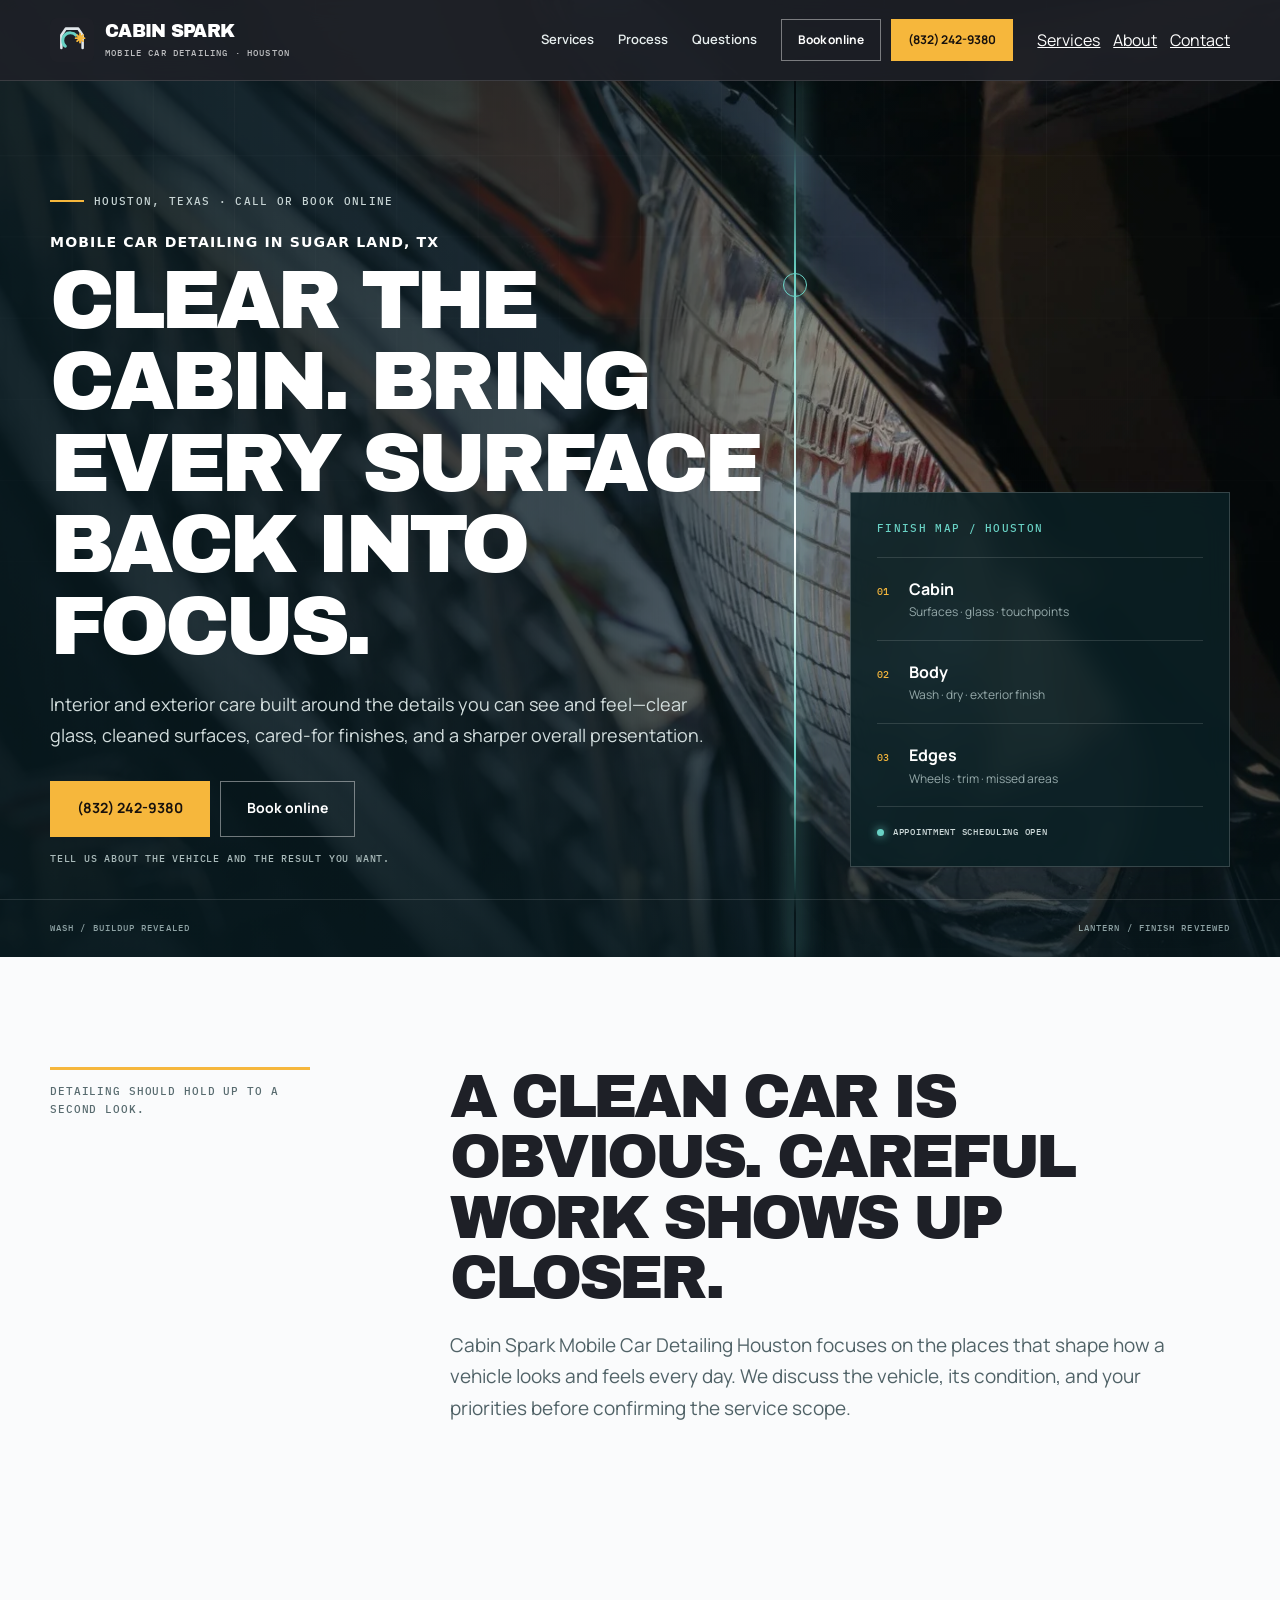
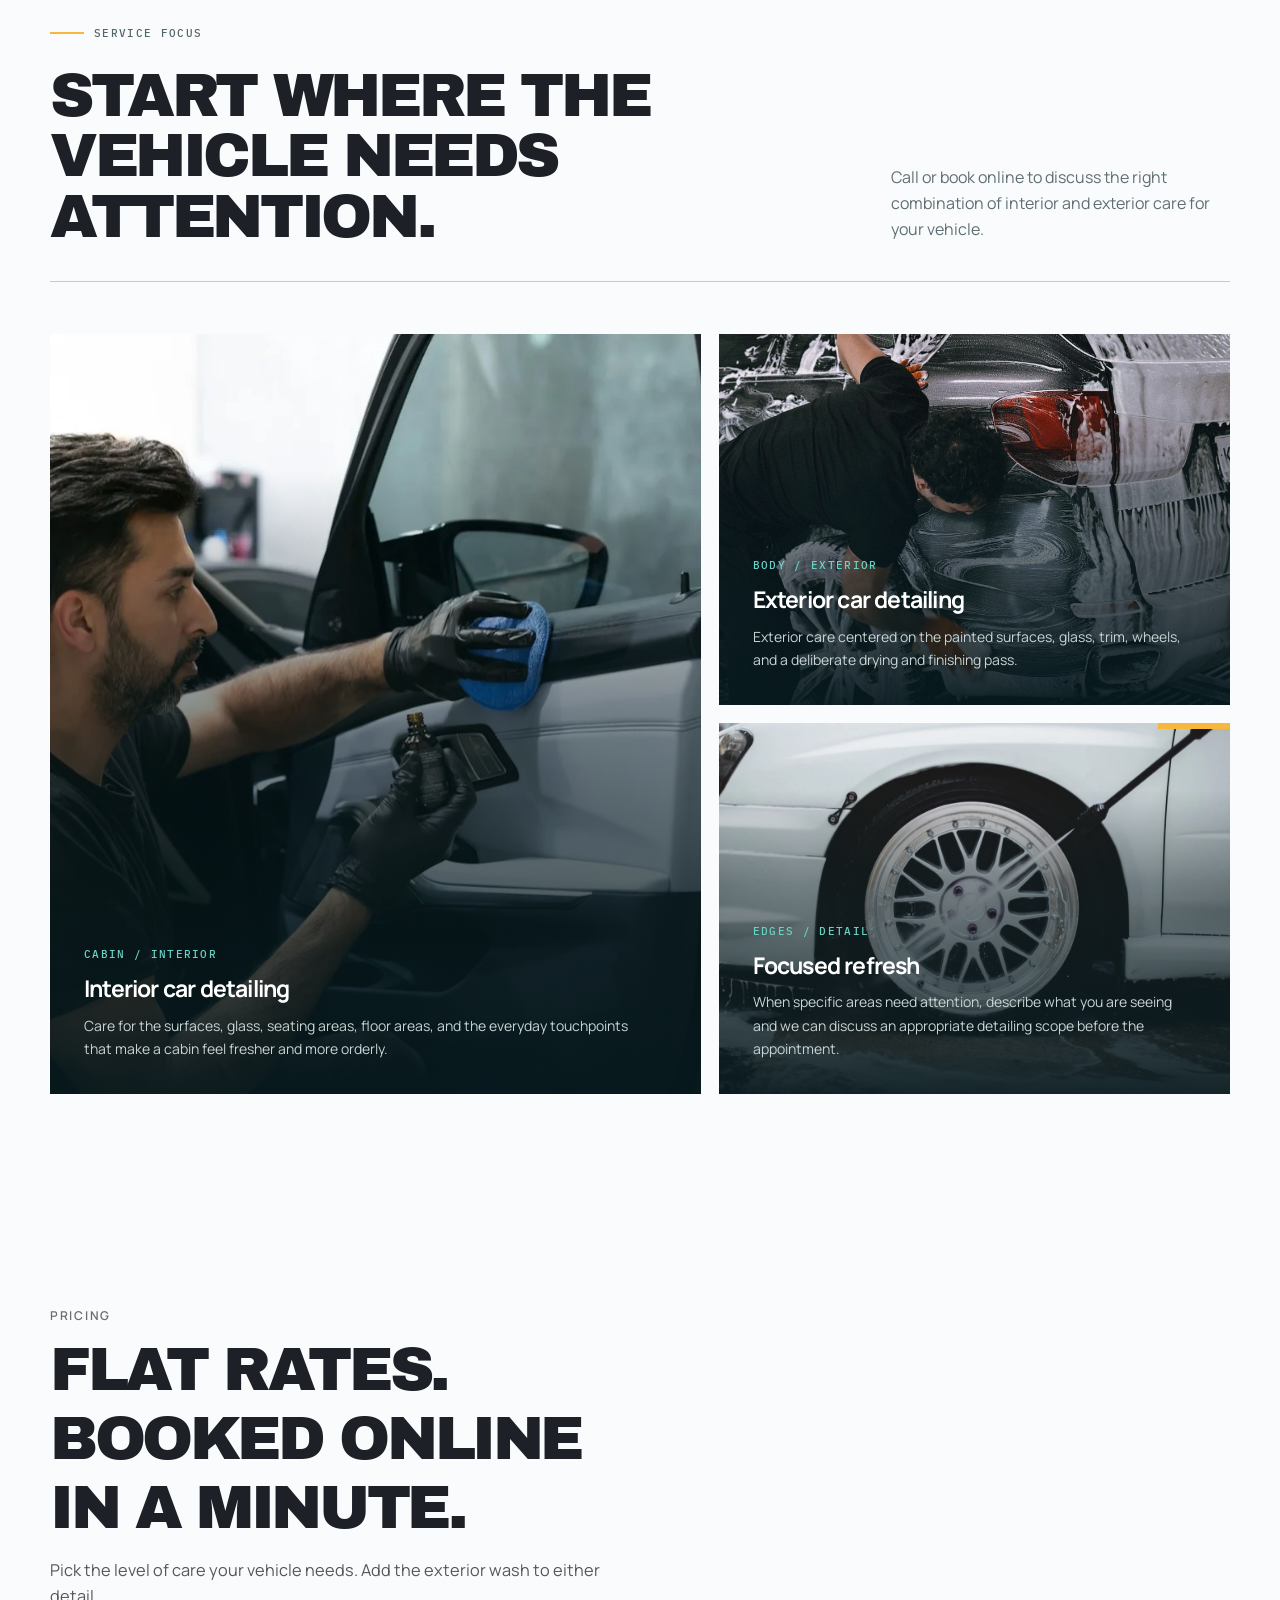
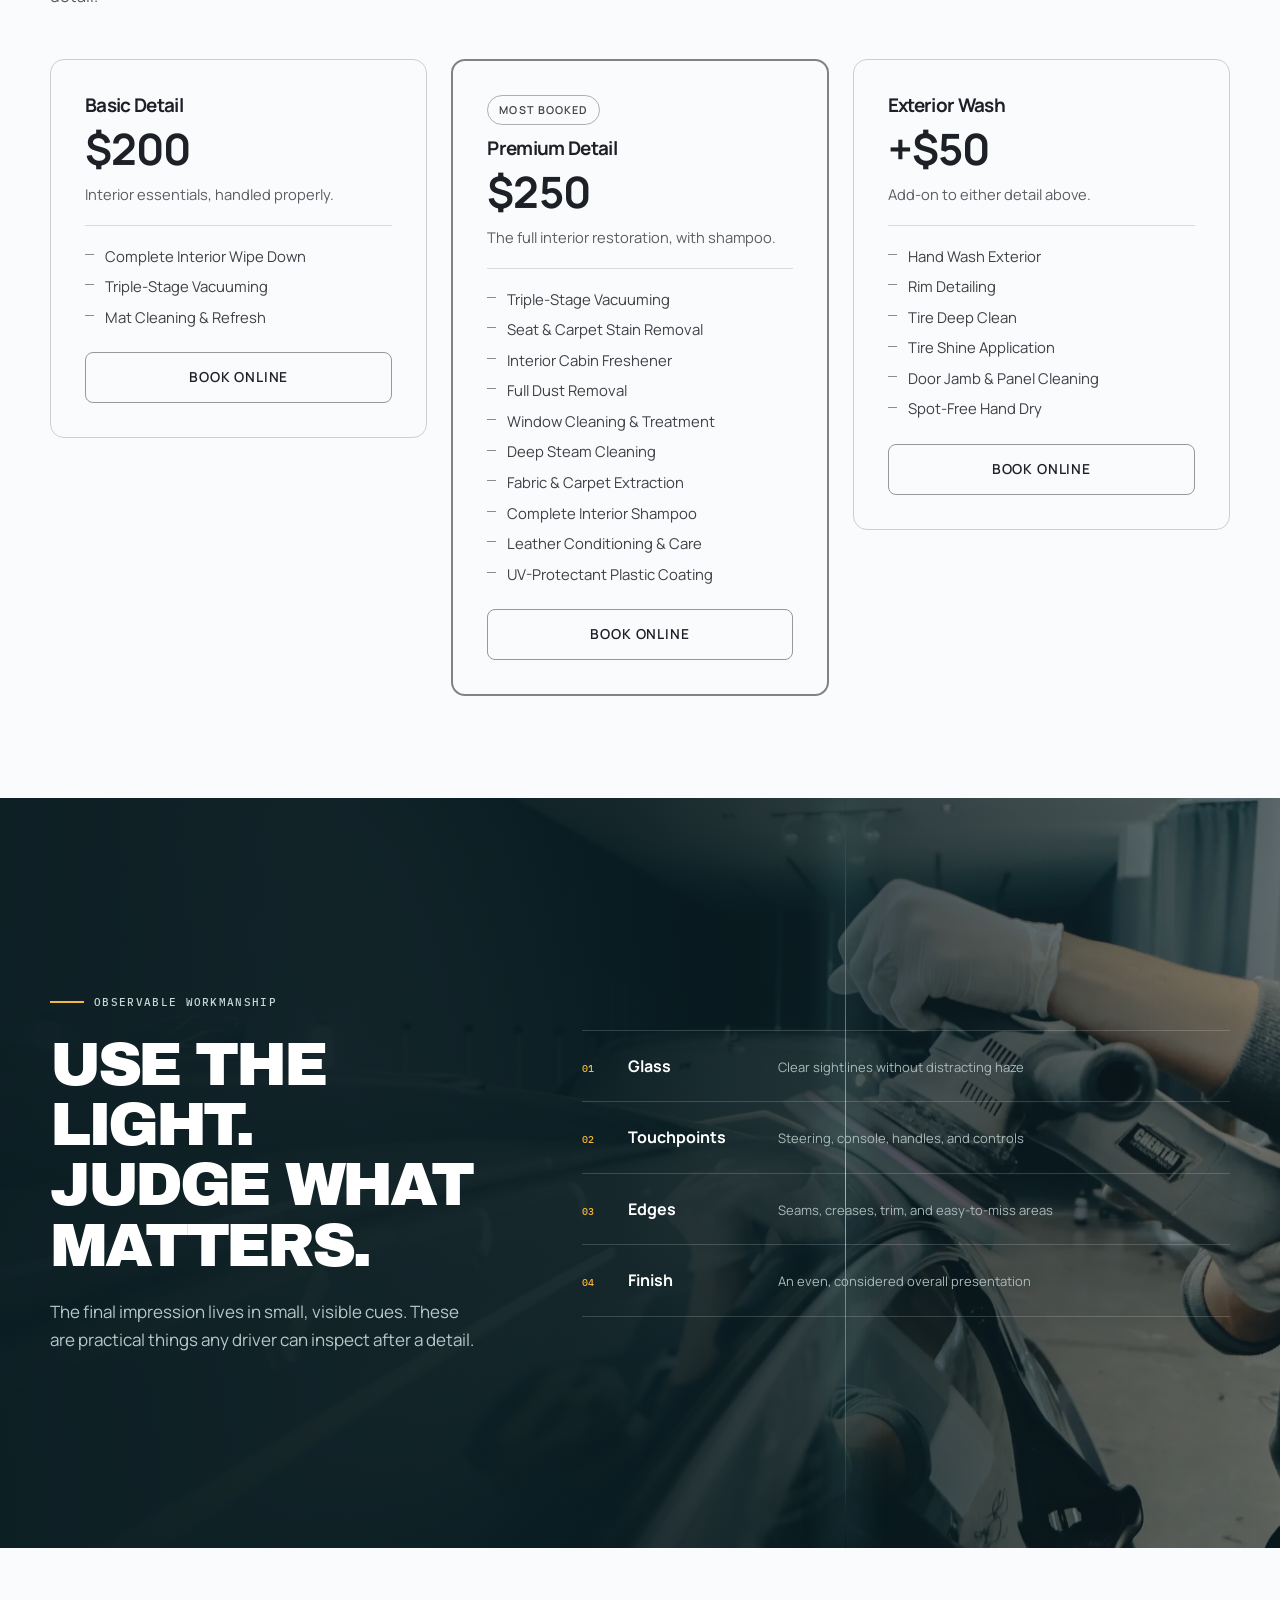
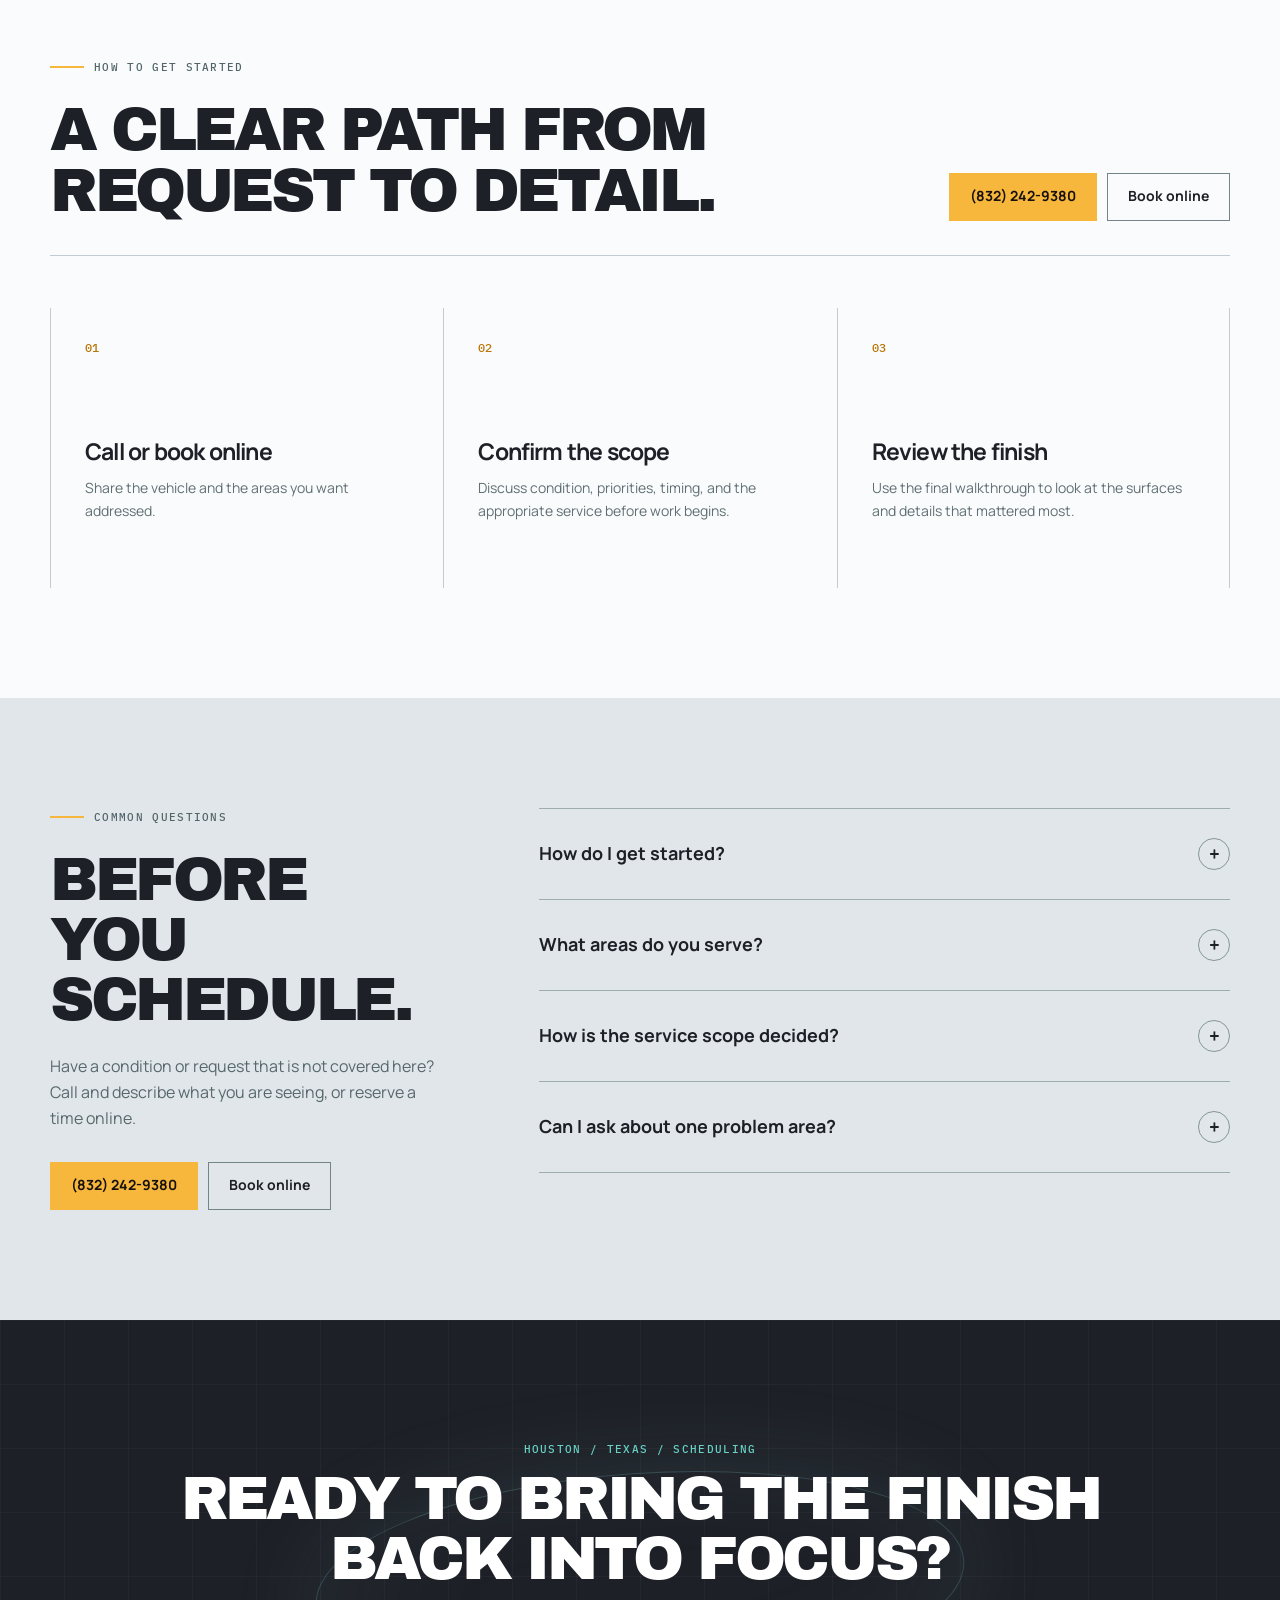
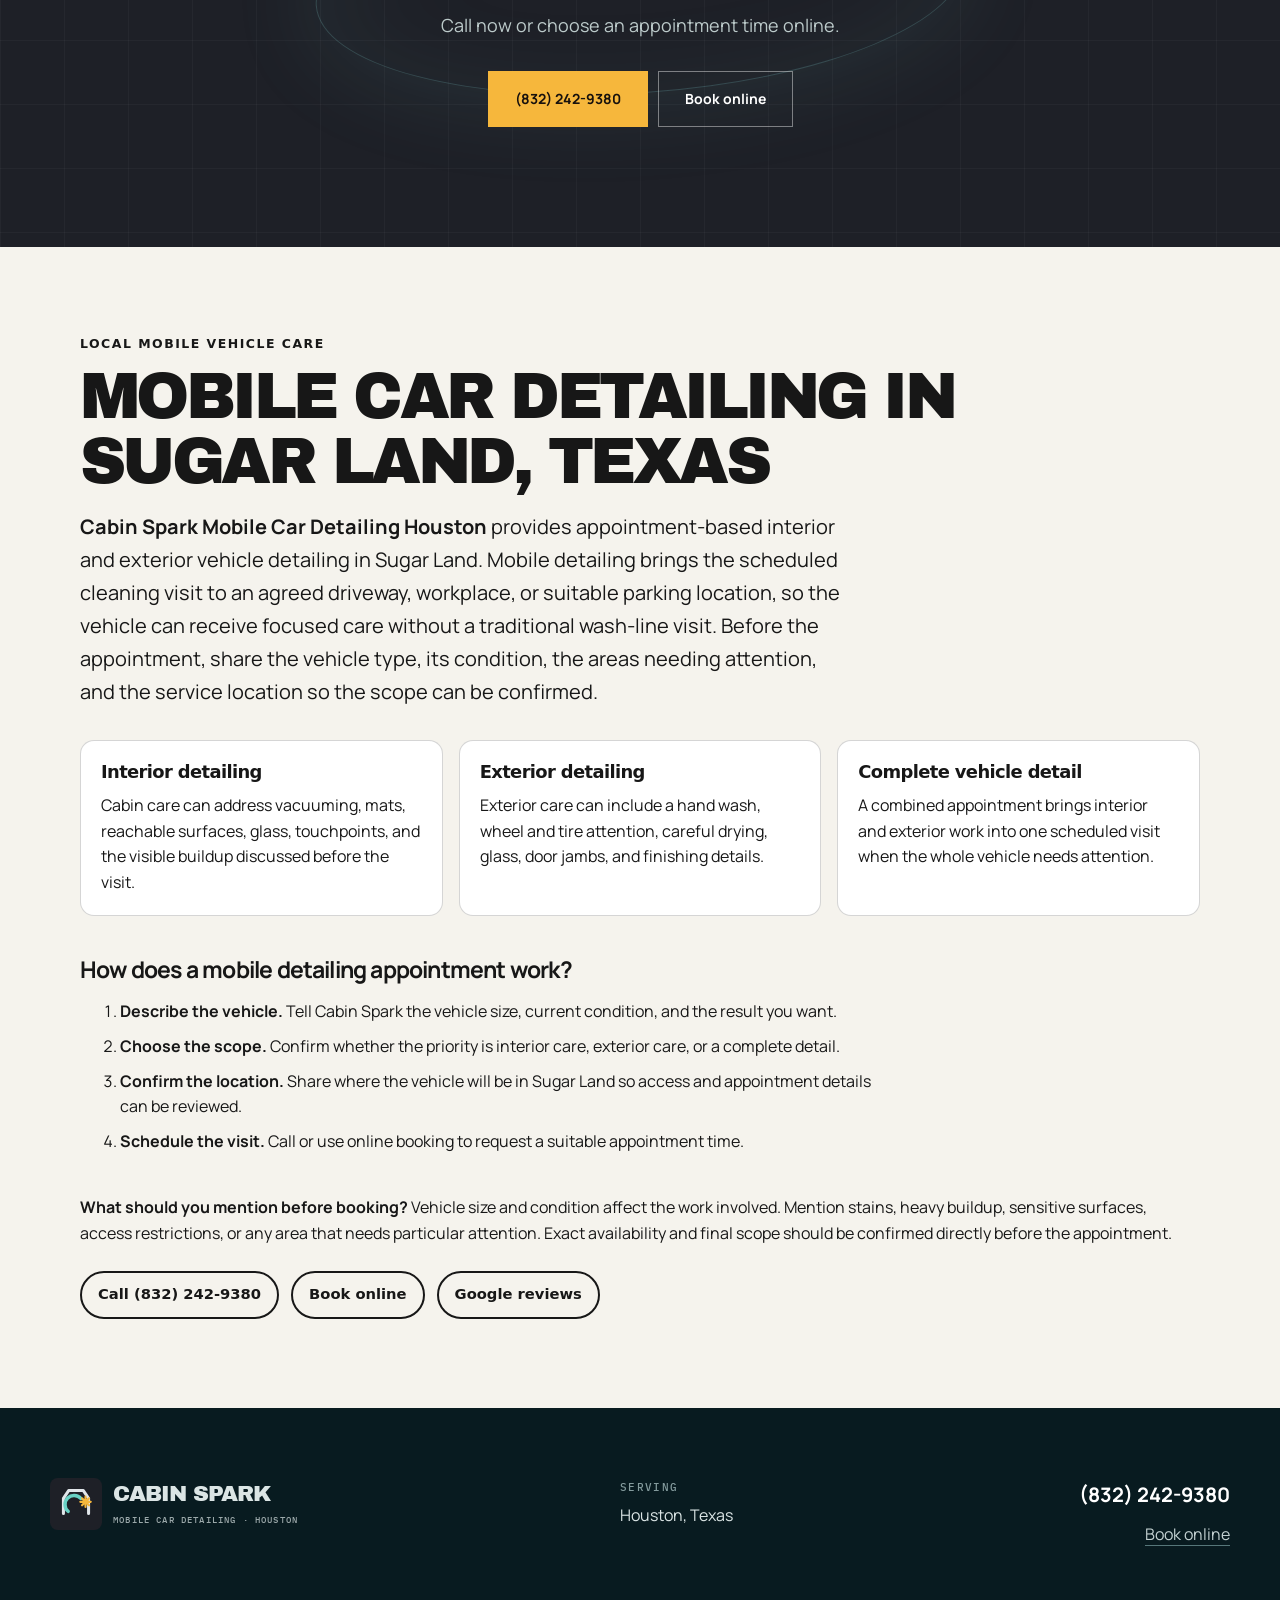
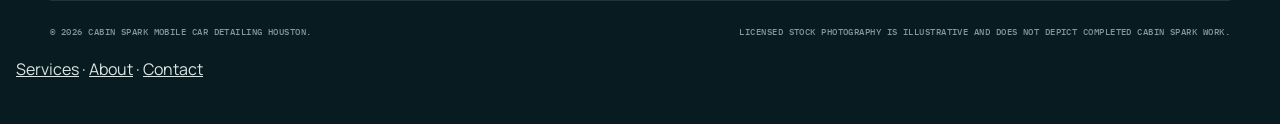
==== commit b0222f08: "feat: add service SEO pages" ====
--- a/index.html
+++ b/index.html
@@ -158,7 +158,7 @@
   ]
 }
   </script>
-</head>
+<style id="SEO-NEXT-NAV-CSS">.seo-next-nav{display:flex;gap:.8rem;flex-wrap:wrap}.seo-next-footer-nav{padding:1rem}.seo-next-footer-nav a{color:inherit}</style></head>
   <body>
     <a class="skip-link" href="#main">Skip to content</a>
 
@@ -195,7 +195,7 @@
               (832) 242-9380
             </a>
           </div>
-        </nav>
+        <!-- SEO-NEXT-NAV:START --><div class="seo-next-nav" aria-label="Expanded site pages"><a href="/services/">Services</a><a href="/about/">About</a><a href="/contact/">Contact</a></div><!-- SEO-NEXT-NAV:END --></nav>
       </div>
     </header>
 
@@ -602,7 +602,7 @@
         <p>© <span data-year>2026</span> Cabin Spark Mobile Car Detailing Houston.</p>
         <p>Licensed stock photography is illustrative and does not depict completed Cabin Spark work.</p>
       </div>
-    </footer>
+    <!-- SEO-NEXT-NAV:START --><nav class="seo-next-footer-nav" aria-label="Expanded footer navigation"><a href="/services/">Services</a> · <a href="/about/">About</a> · <a href="/contact/">Contact</a></nav><!-- SEO-NEXT-NAV:END --></footer>
 
     <div class="mobile-sticky" aria-label="Contact options">
       <a class="mobile-call" href="tel:+18322429380">(832) 242-9380</a>
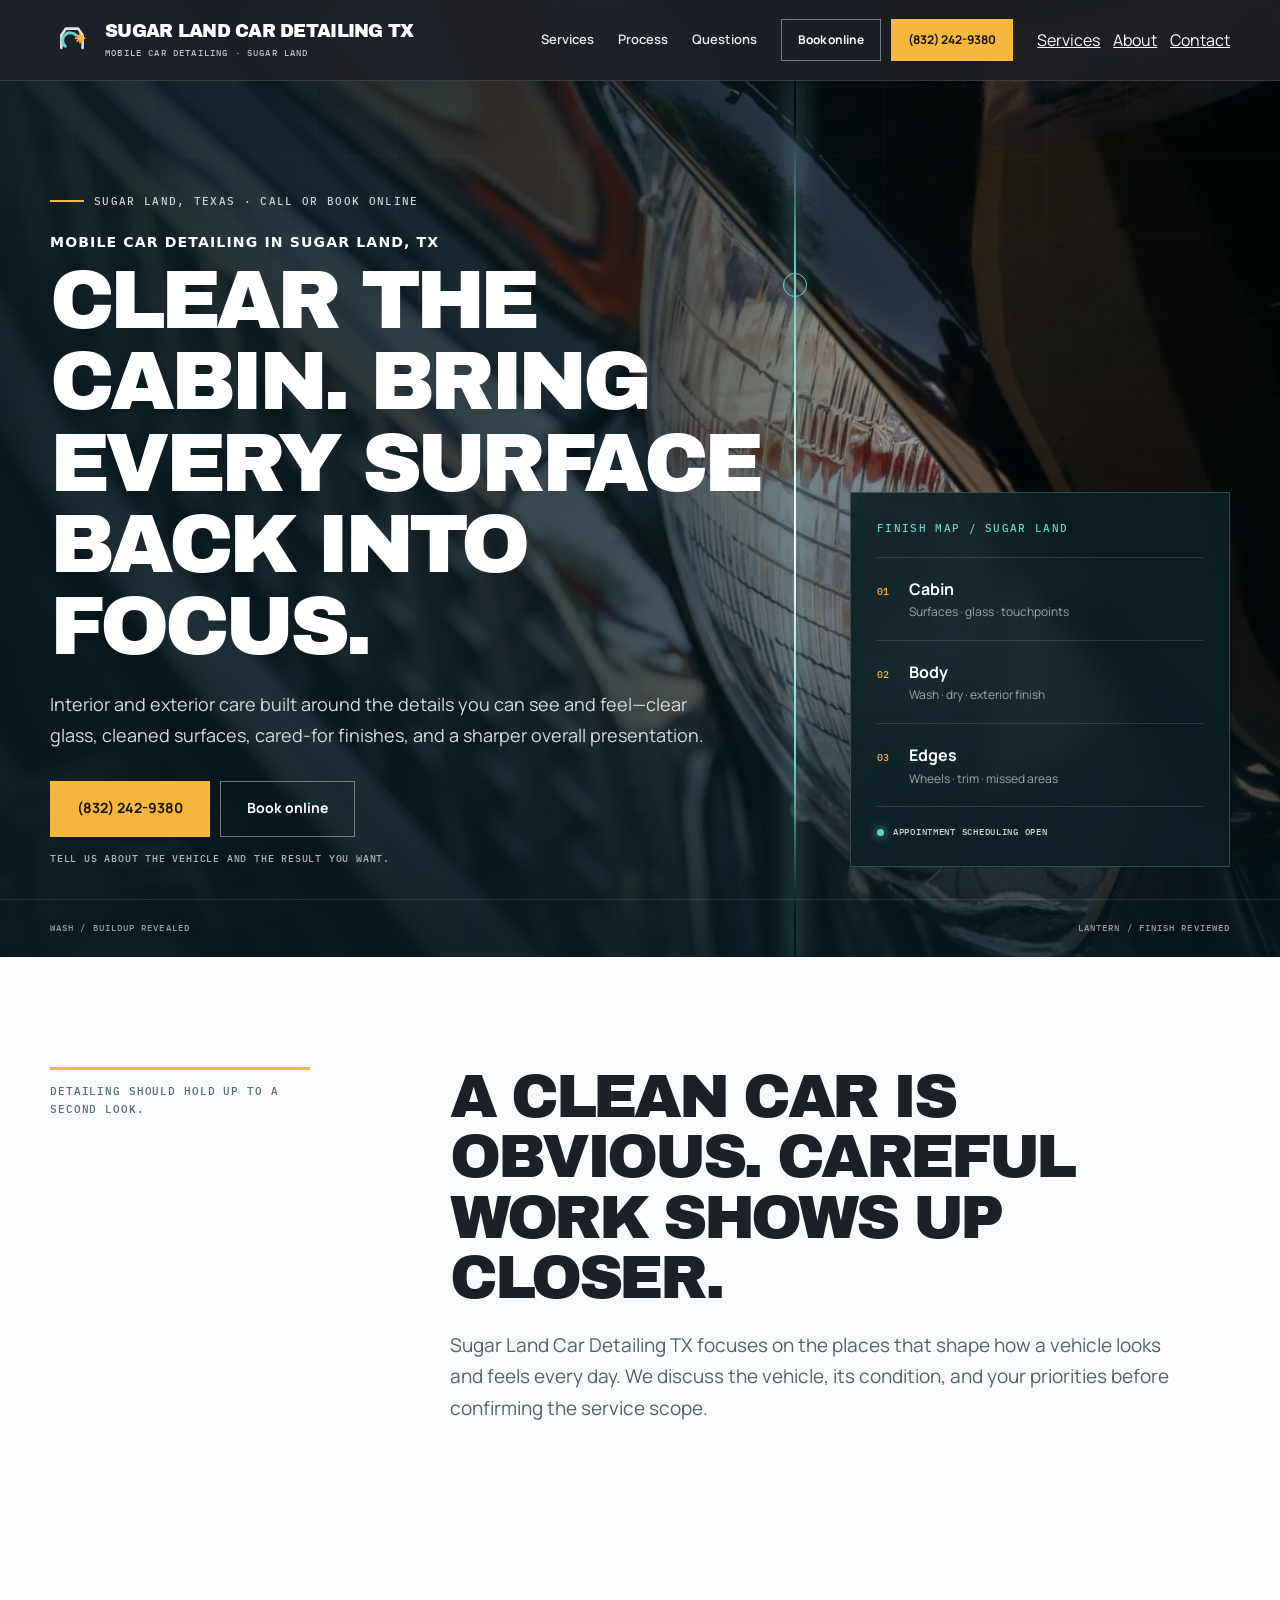
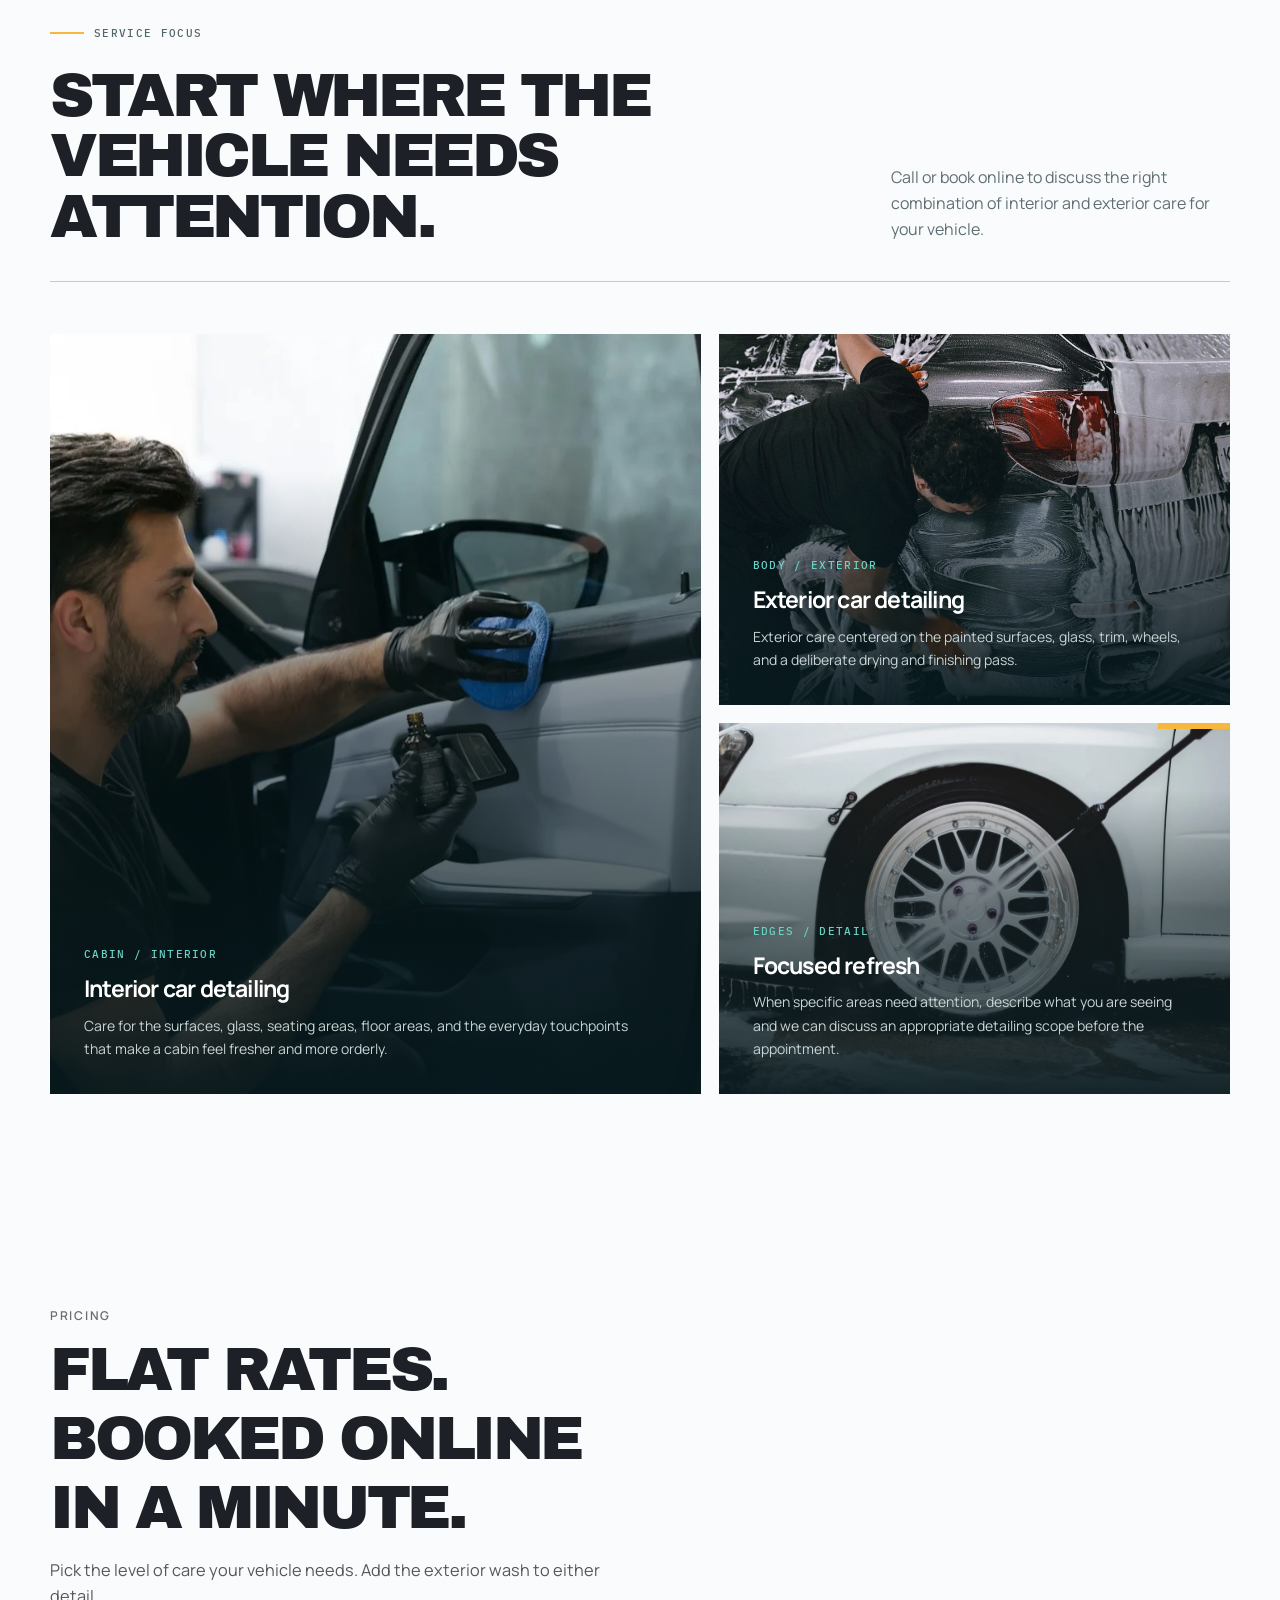
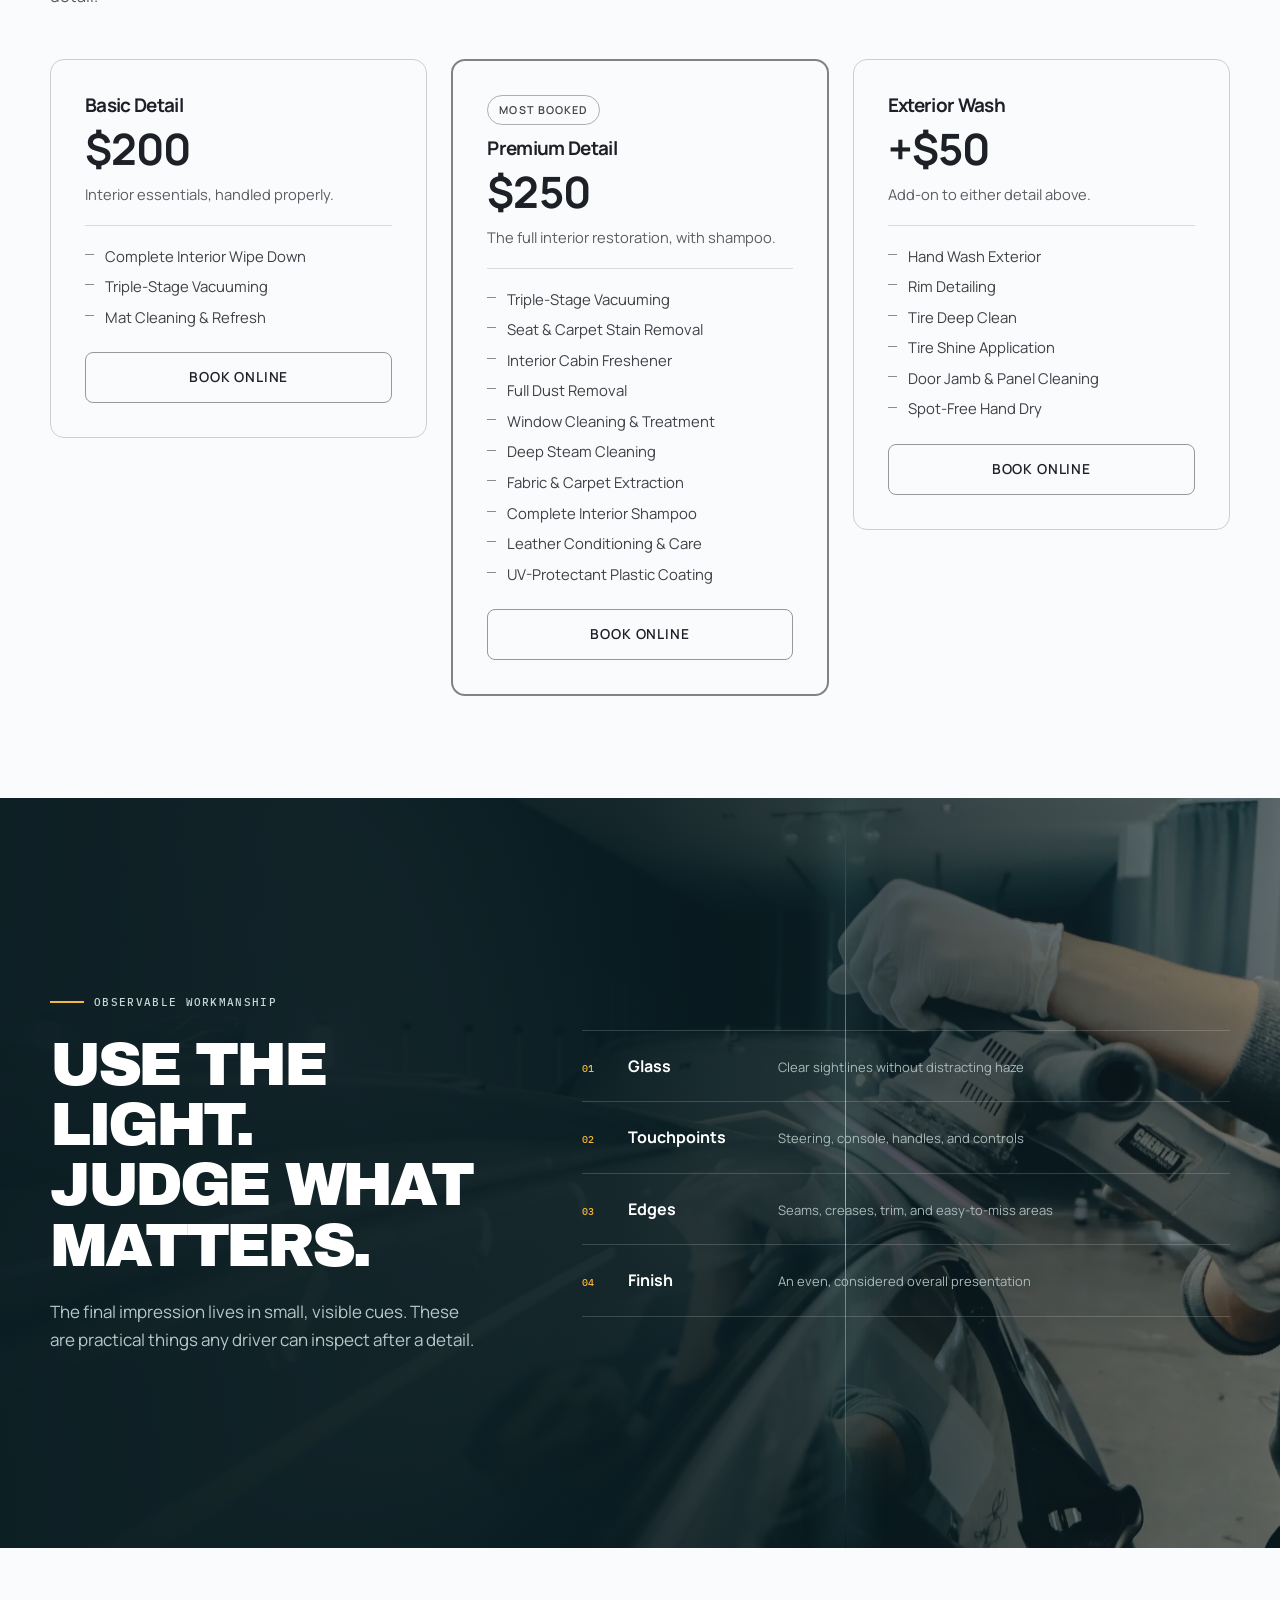
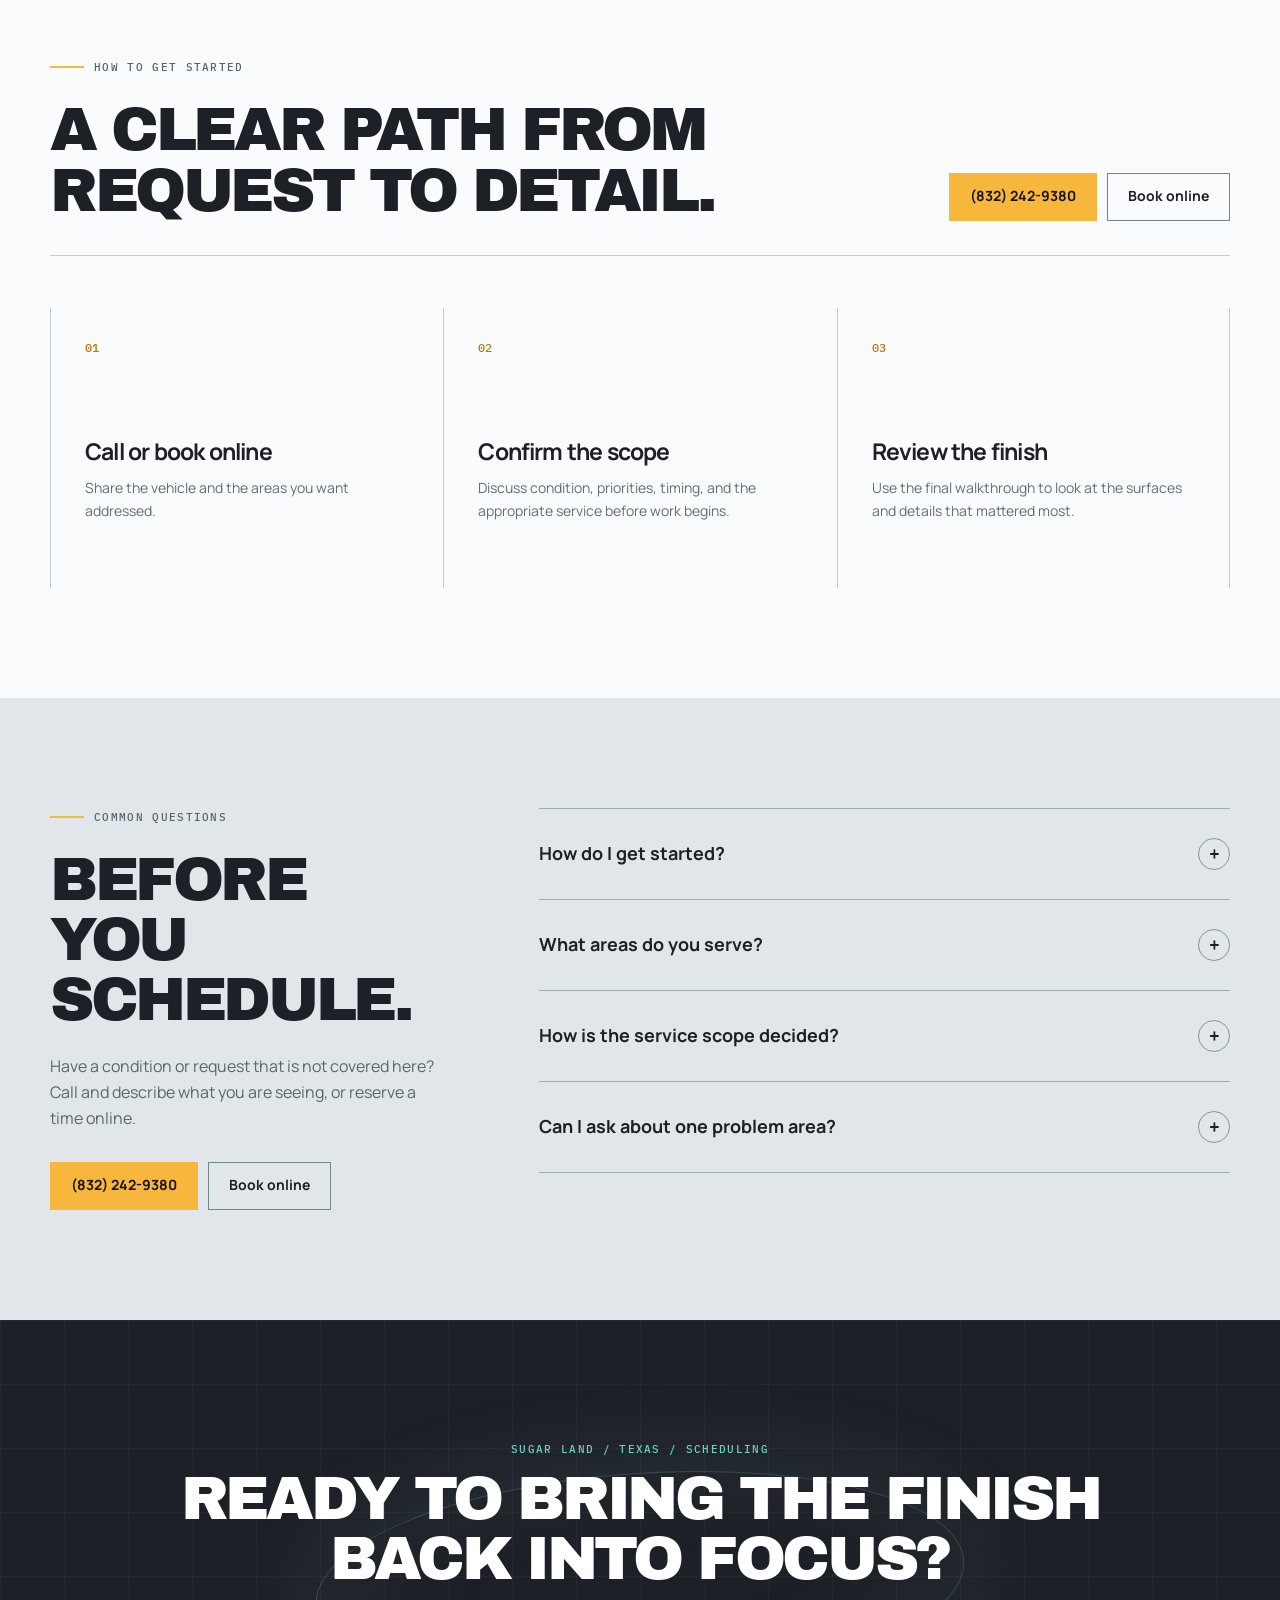
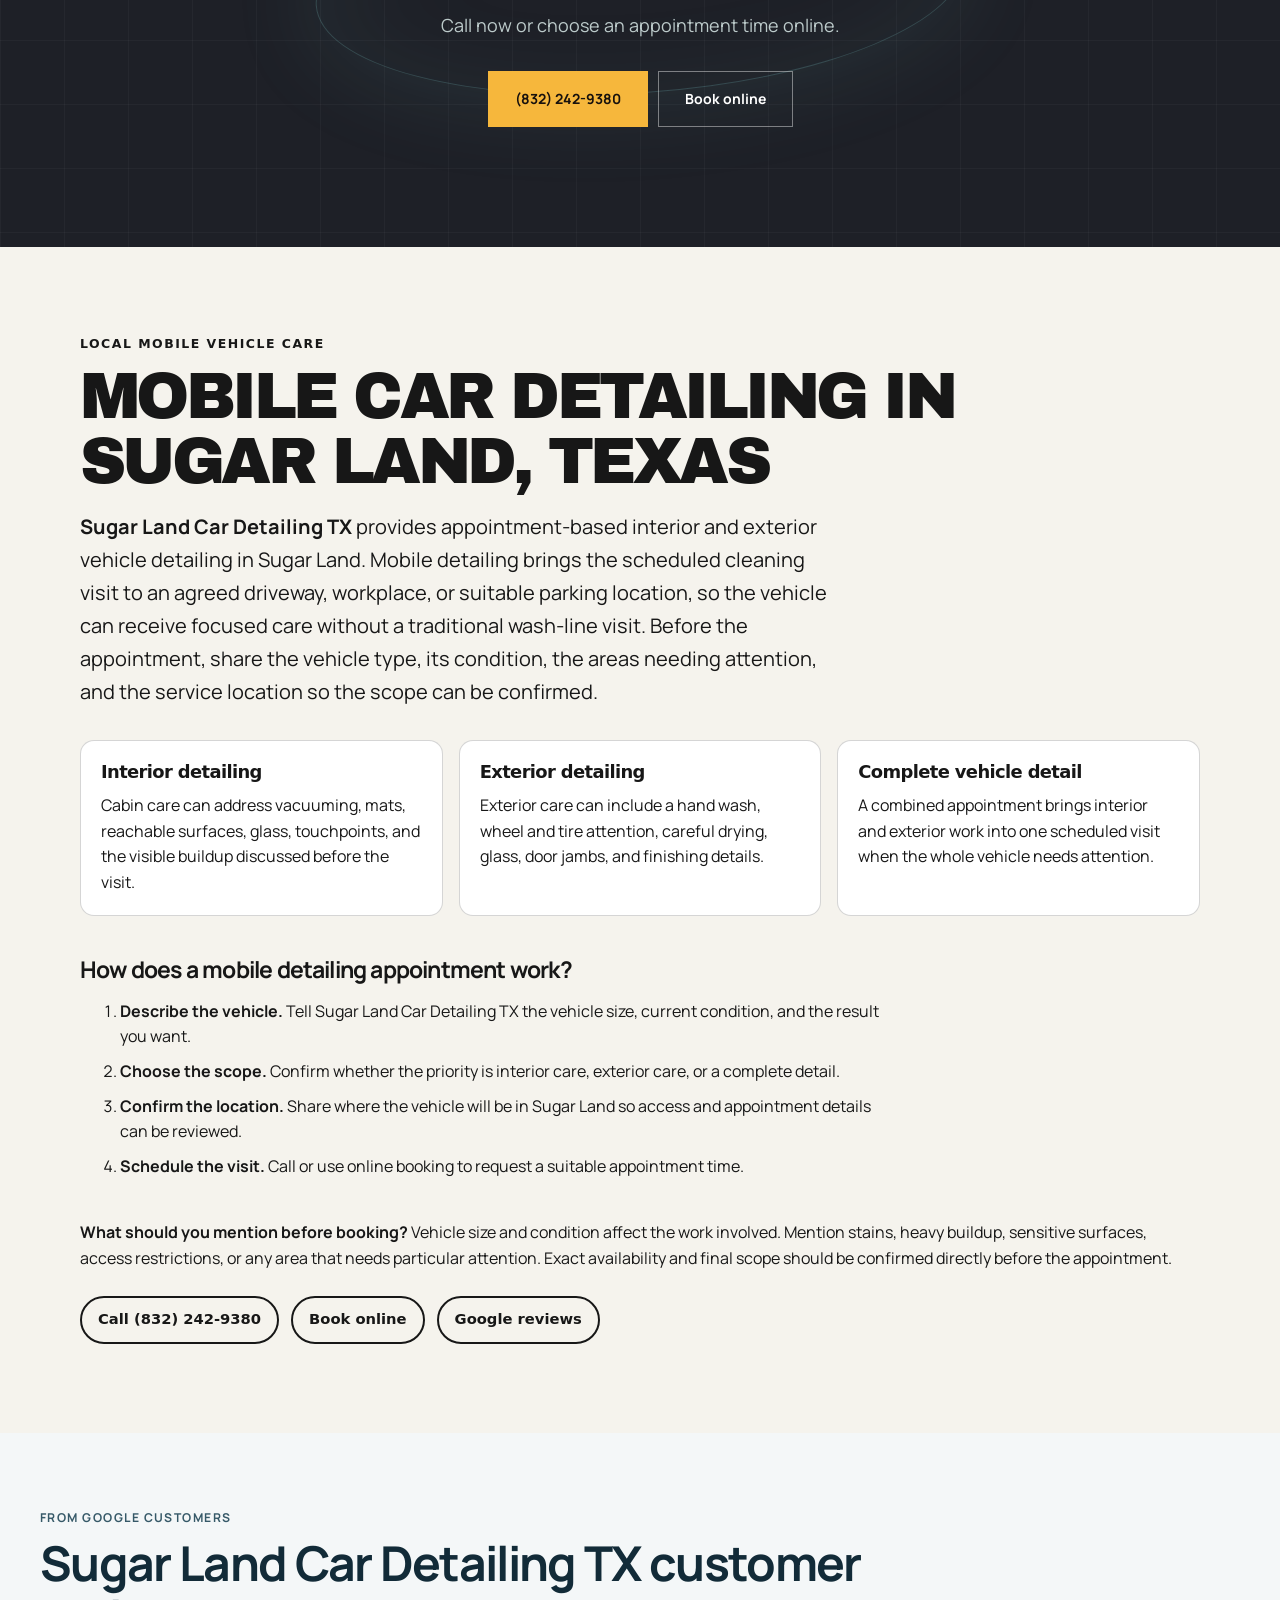
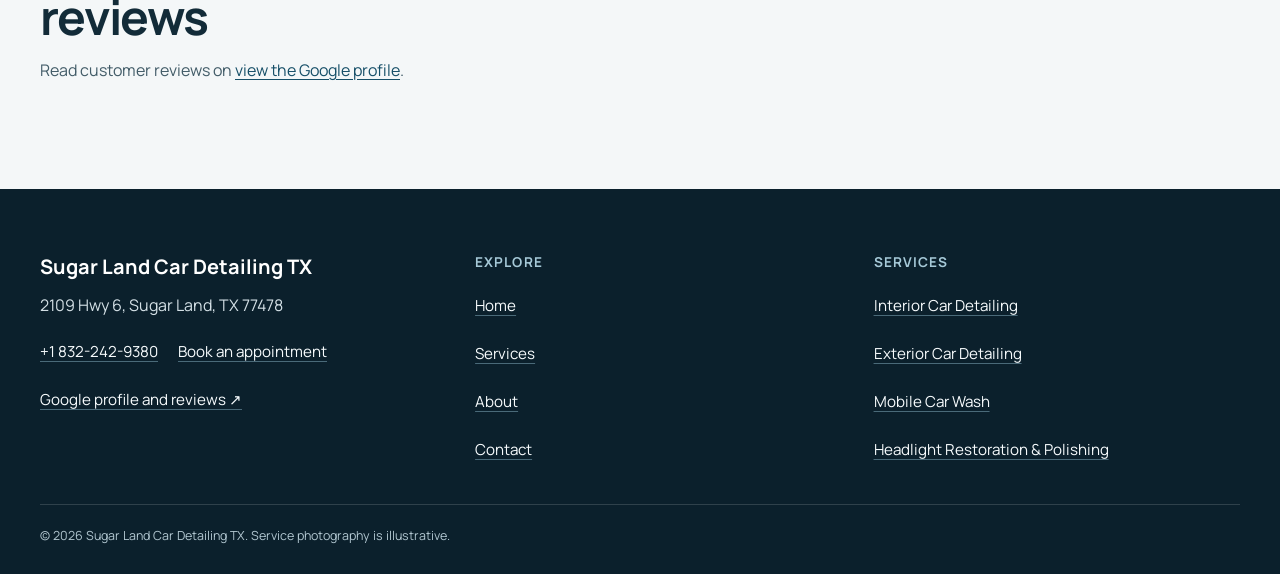
==== commit b535e1bc: "Align website branding and local service information" ====
--- a/index.html
+++ b/index.html
@@ -3,9 +3,9 @@
   <head>
     <meta charset="utf-8" />
     <meta name="viewport" content="width=device-width, initial-scale=1" />
-    <title>Mobile Car Detailing in Sugar Land, TX | Cabin Spark</title>
+    <title>Mobile Car Detailing in Sugar Land, TX | Sugar Land Car Detailing TX</title>
     <meta name="theme-color" content="#17242b" />
-    <link rel="canonical" href="https://cabinspark.shop/" />
+    <link rel="canonical" href="https://sugarlandcardetailingtx.shop/" />
     <link rel="icon" href="/favicon.svg" type="image/svg+xml" />
     <link rel="manifest" href="/site.webmanifest" />
     <link rel="stylesheet" href="/styles.css" />
@@ -13,8 +13,8 @@
 {
   "@context": "https://schema.org",
   "@type": "AutomotiveBusiness",
-  "name": "Cabin Spark Mobile Car Detailing Houston",
-  "url": "https://cabinspark.shop/",
+  "name": "Sugar Land Car Detailing TX",
+  "url": "https://sugarlandcardetailingtx.shop/",
   "telephone": "+1 832-242-9380",
   "address": {
     "@type": "PostalAddress",
@@ -24,8 +24,8 @@
     "postalCode": "77478",
     "addressCountry": "US"
   },
-  "image": "https://cabinspark.shop/assets/photos/hero-chrome-detail.webp",
-  "description": "Careful interior and exterior car detailing in Houston, Texas.",
+  "image": "https://sugarlandcardetailingtx.shop/assets/photos/hero-chrome-detail.webp",
+  "description": "Careful interior and exterior car detailing in Sugar Land, Texas.",
   "areaServed": {
     "@type": "City",
     "name": "Sugar Land",
@@ -73,7 +73,7 @@
     }
   ],
   "priceRange": "$200-$250",
-  "@id": "https://cabinspark.shop/#business",
+  "@id": "https://sugarlandcardetailingtx.shop/#business",
   "geo": {
     "@type": "GeoCoordinates",
     "latitude": 29.597830738362,
@@ -92,19 +92,19 @@
 }
     </script>
 <!-- SEO-GEO:START -->
-  <meta name="description" content="Mobile car detailing in Sugar Land, TX from Cabin Spark, with interior cleaning, exterior hand washing, and complete details. Call or book online.">
+  <meta name="description" content="Mobile car detailing in Sugar Land, TX from Sugar Land Car Detailing TX, with interior cleaning, exterior hand washing, and complete details. Call or book online.">
   <meta name="robots" content="index, follow, max-image-preview:large, max-snippet:-1, max-video-preview:-1">
   <meta property="og:locale" content="en_US">
   <meta property="og:type" content="website">
-  <meta property="og:site_name" content="Cabin Spark">
-  <meta property="og:title" content="Mobile Car Detailing in Sugar Land, TX | Cabin Spark">
-  <meta property="og:description" content="Mobile car detailing in Sugar Land, TX from Cabin Spark, with interior cleaning, exterior hand washing, and complete details. Call or book online.">
-  <meta property="og:url" content="https://cabinspark.shop/">
-  <meta property="og:image" content="https://cabinspark.shop/assets/photos/hero-chrome-detail.webp">
-  <meta name="twitter:image" content="https://cabinspark.shop/assets/photos/hero-chrome-detail.webp">
+  <meta property="og:site_name" content="Sugar Land Car Detailing TX">
+  <meta property="og:title" content="Mobile Car Detailing in Sugar Land, TX | Sugar Land Car Detailing TX">
+  <meta property="og:description" content="Mobile car detailing in Sugar Land, TX from Sugar Land Car Detailing TX, with interior cleaning, exterior hand washing, and complete details. Call or book online.">
+  <meta property="og:url" content="https://sugarlandcardetailingtx.shop/">
+  <meta property="og:image" content="https://sugarlandcardetailingtx.shop/assets/photos/hero-chrome-detail.webp">
+  <meta name="twitter:image" content="https://sugarlandcardetailingtx.shop/assets/photos/hero-chrome-detail.webp">
   <meta name="twitter:card" content="summary_large_image">
-  <meta name="twitter:title" content="Mobile Car Detailing in Sugar Land, TX | Cabin Spark">
-  <meta name="twitter:description" content="Mobile car detailing in Sugar Land, TX from Cabin Spark, with interior cleaning, exterior hand washing, and complete details. Call or book online.">
+  <meta name="twitter:title" content="Mobile Car Detailing in Sugar Land, TX | Sugar Land Car Detailing TX">
+  <meta name="twitter:description" content="Mobile car detailing in Sugar Land, TX from Sugar Land Car Detailing TX, with interior cleaning, exterior hand washing, and complete details. Call or book online.">
   <style id="seo-geo-styles">
     .seo-local-intent { display:block; margin:0 0 .55rem; font:700 clamp(.78rem,1.1vw,.95rem)/1.2 system-ui,sans-serif; letter-spacing:.08em; text-transform:uppercase; }
     .seo-geo-section { background:#f5f3ed; color:#171717; padding:clamp(3.5rem,7vw,6.5rem) clamp(1.25rem,5vw,5rem); }
@@ -129,21 +129,21 @@
   "@graph": [
     {
       "@type": "WebSite",
-      "@id": "https://cabinspark.shop/#website",
-      "url": "https://cabinspark.shop/",
-      "name": "Cabin Spark Mobile Car Detailing Houston",
+      "@id": "https://sugarlandcardetailingtx.shop/#website",
+      "url": "https://sugarlandcardetailingtx.shop/",
+      "name": "Sugar Land Car Detailing TX",
       "inLanguage": "en-US",
       "publisher": {
-        "@id": "https://cabinspark.shop/#business"
+        "@id": "https://sugarlandcardetailingtx.shop/#business"
       }
     },
     {
       "@type": "Service",
-      "@id": "https://cabinspark.shop/#mobile-car-detailing",
+      "@id": "https://sugarlandcardetailingtx.shop/#mobile-car-detailing",
       "name": "Mobile Car Detailing in Sugar Land, Texas",
       "serviceType": "Mobile car detailing",
       "provider": {
-        "@id": "https://cabinspark.shop/#business"
+        "@id": "https://sugarlandcardetailingtx.shop/#business"
       },
       "areaServed": {
         "@type": "City",
@@ -153,21 +153,22 @@
           "name": "Texas"
         }
       },
-      "url": "https://cabinspark.shop/#services"
+      "url": "https://sugarlandcardetailingtx.shop/#services"
     }
   ]
 }
   </script>
-<style id="SEO-NEXT-NAV-CSS">.seo-next-nav{display:flex;gap:.8rem;flex-wrap:wrap}.seo-next-footer-nav{padding:1rem}.seo-next-footer-nav a{color:inherit}</style></head>
+<style id="SEO-NEXT-NAV-CSS">.seo-next-nav{display:flex;gap:.8rem;flex-wrap:wrap}.seo-next-footer-nav{padding:1rem}.seo-next-footer-nav a{color:inherit}</style><link rel="stylesheet" href="/portfolio-components.css">
+</head>
   <body>
     <a class="skip-link" href="#main">Skip to content</a>
 
     <header class="site-header" data-header>
       <div class="header-inner">
-        <a class="brand" href="#top" aria-label="Cabin Spark home">
+        <a class="brand" href="#top" aria-label="Sugar Land Car Detailing TX home">
           <img src="/assets/logo.svg" alt="" width="44" height="44" />
-          <span class="brand-name">Cabin Spark</span>
-          <span class="brand-place">Mobile Car Detailing · Houston</span>
+          <span class="brand-name">Sugar Land Car Detailing TX</span>
+          <span class="brand-place">Mobile Car Detailing · Sugar Land</span>
         </a>
 
         <button
@@ -207,7 +208,7 @@
         </div>
         <div class="hero-grid container">
           <div class="hero-copy">
-            <p class="eyebrow"><span></span> Houston, Texas · Call or book online</p>
+            <p class="eyebrow"><span></span> Sugar Land, Texas · Call or book online</p>
             <h1 id="hero-title"><span class="seo-local-intent" data-seo-local-intent>Mobile Car Detailing in Sugar Land, TX</span>Clear the cabin. Bring every surface back into focus.</h1>
             <p class="hero-lede">
               Interior and exterior care built around the details you can see and feel—clear
@@ -228,7 +229,7 @@
           </div>
 
           <aside class="finish-card" aria-label="Detail focus">
-            <p class="mono-label">Finish map / Houston</p>
+            <p class="mono-label">Finish map / Sugar Land</p>
             <div class="finish-row">
               <span>01</span>
               <strong>Cabin</strong>
@@ -262,7 +263,7 @@
           <div>
             <h2 id="intro-title">A clean car is obvious. Careful work shows up closer.</h2>
             <p class="section-lede">
-              Cabin Spark Mobile Car Detailing Houston focuses on the places that shape how a vehicle
+              Sugar Land Car Detailing TX focuses on the places that shape how a vehicle
               looks and feels every day. We discuss the vehicle, its condition, and your priorities
               before confirming the service scope.
             </p>
@@ -494,7 +495,7 @@
             <details>
               <summary>What areas do you serve?<span aria-hidden="true">+</span></summary>
               <p>
-                We schedule car detailing for drivers in Houston, Texas. Call or book online to
+                We schedule car detailing for drivers in Sugar Land, Texas. Call or book online to
                 confirm availability for your location.
               </p>
             </details>
@@ -519,7 +520,7 @@
       <section class="final-cta" id="contact" aria-labelledby="final-title">
         <div class="final-cta-glow" aria-hidden="true"></div>
         <div class="container final-cta-inner">
-          <p class="mono-label">Houston / Texas / Scheduling</p>
+          <p class="mono-label">Sugar Land / Texas / Scheduling</p>
           <h2 id="final-title">Ready to bring the finish back into focus?</h2>
           <p>Call now or choose an appointment time online.</p>
           <div class="cta-row cta-row-center">
@@ -540,7 +541,7 @@
       <div class="seo-geo-inner">
         <p class="seo-geo-kicker">Local mobile vehicle care</p>
         <h2 id="local-detailing-title">Mobile car detailing in Sugar Land, Texas</h2>
-        <p class="seo-geo-answer"><strong>Cabin Spark Mobile Car Detailing Houston</strong> provides appointment-based interior and exterior vehicle detailing in Sugar Land. Mobile detailing brings the scheduled cleaning visit to an agreed driveway, workplace, or suitable parking location, so the vehicle can receive focused care without a traditional wash-line visit. Before the appointment, share the vehicle type, its condition, the areas needing attention, and the service location so the scope can be confirmed.</p>
+        <p class="seo-geo-answer"><strong>Sugar Land Car Detailing TX</strong> provides appointment-based interior and exterior vehicle detailing in Sugar Land. Mobile detailing brings the scheduled cleaning visit to an agreed driveway, workplace, or suitable parking location, so the vehicle can receive focused care without a traditional wash-line visit. Before the appointment, share the vehicle type, its condition, the areas needing attention, and the service location so the scope can be confirmed.</p>
 
         <div class="seo-geo-grid" aria-label="Available detailing options">
           <article class="seo-geo-card">
@@ -560,7 +561,7 @@
         <div class="seo-geo-steps">
           <h3>How does a mobile detailing appointment work?</h3>
           <ol>
-            <li><strong>Describe the vehicle.</strong> Tell Cabin Spark the vehicle size, current condition, and the result you want.</li>
+            <li><strong>Describe the vehicle.</strong> Tell Sugar Land Car Detailing TX the vehicle size, current condition, and the result you want.</li>
             <li><strong>Choose the scope.</strong> Confirm whether the priority is interior care, exterior care, or a complete detail.</li>
             <li><strong>Confirm the location.</strong> Share where the vehicle will be in Sugar Land so access and appointment details can be reviewed.</li>
             <li><strong>Schedule the visit.</strong> Call or use online booking to request a suitable appointment time.</li>
@@ -576,33 +577,10 @@
       </div>
     </section>
 <!-- SEO-GEO-LOCAL:END -->
-  </main>
-
-    <footer class="site-footer">
-      <div class="container footer-grid">
-        <a class="brand footer-brand" href="#top" aria-label="Cabin Spark home">
-          <img src="/assets/logo.svg" alt="" width="52" height="52" />
-          <span class="brand-name">Cabin Spark</span>
-          <span class="brand-place">Mobile Car Detailing · Houston</span>
-        </a>
-        <div class="footer-location">
-          <p class="mono-label">Serving</p>
-          <p>Houston, Texas</p>
-        </div>
-        <div class="footer-actions">
-          <a class="footer-call" href="tel:+18322429380">(832) 242-9380</a>
-          <a
-            href="https://cal.com/sumitdatta/auto-detail-service"
-            target="_blank"
-            rel="noopener"
-          >Book online</a>
-        </div>
-      </div>
-      <div class="container footer-bottom">
-        <p>© <span data-year>2026</span> Cabin Spark Mobile Car Detailing Houston.</p>
-        <p>Licensed stock photography is illustrative and does not depict completed Cabin Spark work.</p>
-      </div>
-    <!-- SEO-NEXT-NAV:START --><nav class="seo-next-footer-nav" aria-label="Expanded footer navigation"><a href="/services/">Services</a> · <a href="/about/">About</a> · <a href="/contact/">Contact</a></nav><!-- SEO-NEXT-NAV:END --></footer>
+  <!-- PORTFOLIO-REVIEWS:START --><section class="portfolio-reviews" aria-labelledby="portfolio-reviews-title"><div class="portfolio-reviews__heading"><div><p class="portfolio-reviews__kicker">From Google customers</p><h2 id="portfolio-reviews-title">Sugar Land Car Detailing TX customer reviews</h2><p class="portfolio-reviews__intro">Read customer reviews on <a href="https://www.google.com/maps?cid=11179928466165731018" target="_blank" rel="noopener noreferrer">view the Google profile</a>.</p></div></div></section><!-- PORTFOLIO-REVIEWS:END -->
+</main>
+
+    <footer class="portfolio-footer"><div class="portfolio-footer__grid"><div><strong class="portfolio-footer__name">Sugar Land Car Detailing TX</strong><address>2109 Hwy 6, Sugar Land, TX 77478</address><div class="portfolio-footer__contact"><a href="tel:+18322429380">+1 832-242-9380</a><a href="https://cal.com/sumitdatta/auto-detail-service">Book an appointment</a></div><a href="https://www.google.com/maps?cid=11179928466165731018" target="_blank" rel="noopener noreferrer">Google profile and reviews ↗</a></div><div><h2>Explore</h2><nav aria-label="Footer navigation"><a href="/">Home</a><a href="/services/">Services</a><a href="/about/">About</a><a href="/contact/">Contact</a></nav></div><div><h2>Services</h2><nav aria-label="Service pages"><a href="/services/interior-car-detailing/">Interior Car Detailing</a><a href="/services/exterior-car-detailing/">Exterior Car Detailing</a><a href="/services/mobile-car-wash/">Mobile Car Wash</a><a href="/services/headlight-restoration/">Headlight Restoration &amp; Polishing</a></nav></div></div><p class="portfolio-footer__bottom">© <span id="year">2026</span> Sugar Land Car Detailing TX. Service photography is illustrative.</p></footer>
 
     <div class="mobile-sticky" aria-label="Contact options">
       <a class="mobile-call" href="tel:+18322429380">(832) 242-9380</a>
@@ -615,5 +593,6 @@
     </div>
 
     <script src="/script.js" defer></script>
-  </body>
+  <script src="/portfolio-components.js" defer></script>
+</body>
 </html>
--- a/styles.css
+++ b/styles.css
@@ -6,7 +6,7 @@
   font-display: swap;
 }
 
-/* Cabin Spark identity layer */
+/* Sugar Land Car Detailing TX identity layer */
 :root {
   --ink: #1e2027;
   --deep: #1e2027;
@@ -1098,10 +1098,16 @@
     background: #081c21;
     transform: translateX(100%);
     transition: transform 220ms ease;
+  
+    visibility: hidden;
+    pointer-events: none;
   }
 
   .site-nav.is-open {
     transform: translateX(0);
+  
+    visibility: visible;
+    pointer-events: auto;
   }
 
   .site-nav > a {
@@ -1528,3 +1534,8 @@
     grid-template-columns: 1fr;
   }
 }
+
+/* Contain intentionally off-canvas artwork and the collapsed mobile navigation. */
+html {
+  overflow-x: clip;
+}
--- a/portfolio-components.css
+++ b/portfolio-components.css
@@ -0,0 +1,37 @@
+/* Portfolio components: scoped styles, no external requests. */
+.portfolio-reviews,.portfolio-footer{box-sizing:border-box;min-width:0;font-family:inherit}
+.portfolio-reviews *,.portfolio-footer *{box-sizing:border-box}
+.portfolio-reviews{color:#122b38;background:#f4f7f8;padding:clamp(3rem,6vw,5.5rem) max(20px,calc((100% - 1200px)/2));isolation:isolate}
+.portfolio-reviews__heading{display:flex;justify-content:space-between;align-items:flex-end;gap:24px;margin:0 0 28px}
+.portfolio-reviews__heading>div{min-width:0;max-width:850px}
+.portfolio-reviews__kicker{margin:0 0 10px;font-family:inherit;font-weight:700;font-size:.76rem;line-height:1.3;letter-spacing:.12em;text-transform:uppercase;color:#365968}
+.portfolio-reviews h2{max-width:none;margin:0 0 14px;font-family:inherit;font-size:clamp(1.8rem,4vw,3rem);font-weight:800;line-height:1.13;letter-spacing:-.035em;text-transform:none;color:#122b38;overflow-wrap:anywhere}
+.portfolio-reviews__intro{font-size:1rem;line-height:1.6;color:#425c68;margin:0}
+.portfolio-reviews__intro a,.portfolio-review__source{color:#164f68;text-decoration:underline;text-underline-offset:3px}
+.portfolio-reviews__controls{display:none;gap:8px;flex-shrink:0}
+.portfolio-reviews[data-ready] .portfolio-reviews__controls{display:flex}
+.portfolio-reviews__controls button{display:grid;place-items:center;width:48px;height:48px;border:1px solid #a9bac2;border-radius:50%;background:#fff;color:#122b38;font-family:inherit;font-weight:700;font-size:1.3rem;line-height:1;cursor:pointer}
+.portfolio-reviews__controls button:disabled{opacity:.35;cursor:default}
+.portfolio-reviews__track{display:flex;align-items:stretch;gap:18px;overflow-x:auto;overscroll-behavior-x:contain;scroll-snap-type:x proximity;scroll-padding-inline:1px;padding:2px 1px 20px;max-width:100%;min-width:0;scrollbar-width:thin;scrollbar-color:#7c9aa8 #dfe7eb}
+.portfolio-review{display:flex;flex-direction:column;flex:0 0 min(370px,86vw);min-width:0;max-width:100%;margin:0;padding:25px;background:#fff;border:1px solid #d7e1e6;border-radius:16px;box-shadow:0 8px 26px #0a263d08;scroll-snap-align:start;text-align:left}
+.portfolio-review__meta{display:flex;align-items:flex-start;justify-content:space-between;gap:14px;margin-bottom:16px}
+.portfolio-review__author{font-size:1rem;font-weight:800;line-height:1.4;color:#122b38;overflow-wrap:anywhere}
+.portfolio-review time{display:block;font-size:.82rem;line-height:1.5;color:#55717e;margin-top:3px}
+.portfolio-review__rating{white-space:nowrap;font-size:.85rem;font-weight:700;line-height:1.5;color:#735007}
+.portfolio-review blockquote{padding:0;margin:0 0 20px;border:0;color:#263f4c;font-family:inherit;font-weight:400;font-size:1rem;line-height:1.7;letter-spacing:normal;max-height:230px;overflow-y:auto;overflow-wrap:anywhere}
+.portfolio-review blockquote p{margin:0;font:inherit;color:inherit}
+.portfolio-review__source{display:inline-flex;align-items:center;min-height:48px;margin-top:auto;font-size:.9rem;font-weight:700}
+.portfolio-reviews__note{margin:15px 0 0;color:#58717e;font-size:.78rem;line-height:1.6}
+.portfolio-reviews :focus-visible,.portfolio-footer :focus-visible{outline:3px solid #167799;outline-offset:4px}
+.portfolio-footer{background:#0b202c;color:#f7fbfd;padding:clamp(2.5rem,5vw,4.5rem) max(20px,calc((100% - 1200px)/2)) 28px;line-height:1.6;text-align:left}
+.portfolio-footer__grid{display:grid;grid-template-columns:minmax(0,1.1fr) minmax(0,1fr) minmax(0,1fr);gap:32px}
+.portfolio-footer__name{display:block;margin:0 0 12px;color:#fff;font-size:1.25rem;font-weight:800;line-height:1.35;overflow-wrap:anywhere}
+.portfolio-footer address{font-size:1rem;font-style:normal;color:#d4e0e6;line-height:1.65}
+.portfolio-footer h2{margin:0 0 10px;font-family:inherit;font-size:.85rem;font-weight:800;line-height:1.4;letter-spacing:.08em;text-transform:uppercase;color:#a6c9d8;max-width:none}
+.portfolio-footer a{display:inline-flex;align-items:center;min-height:48px;max-width:100%;color:#f7fbfd;font-size:.95rem;text-decoration:underline;text-decoration-color:#4a6a79;text-underline-offset:4px;overflow-wrap:anywhere}
+.portfolio-footer a:hover{text-decoration-color:#e1eff5}
+.portfolio-footer nav{display:flex;flex-direction:column;align-items:flex-start;gap:0}
+.portfolio-footer__contact{display:flex;flex-wrap:wrap;gap:0 20px;margin-top:10px}
+.portfolio-footer__bottom{margin:30px 0 0;padding-top:20px;border-top:1px solid #ffffff26;color:#b2c7d1;font-size:.78rem;line-height:1.7}
+@media(max-width:760px){.portfolio-reviews__heading{align-items:flex-start;flex-direction:column;gap:16px}.portfolio-footer__grid{grid-template-columns:1fr;gap:28px}.portfolio-review{padding:21px;flex-basis:min(340px,84vw)}}
+@media(prefers-reduced-motion:reduce){.portfolio-reviews__track{scroll-behavior:auto}}
